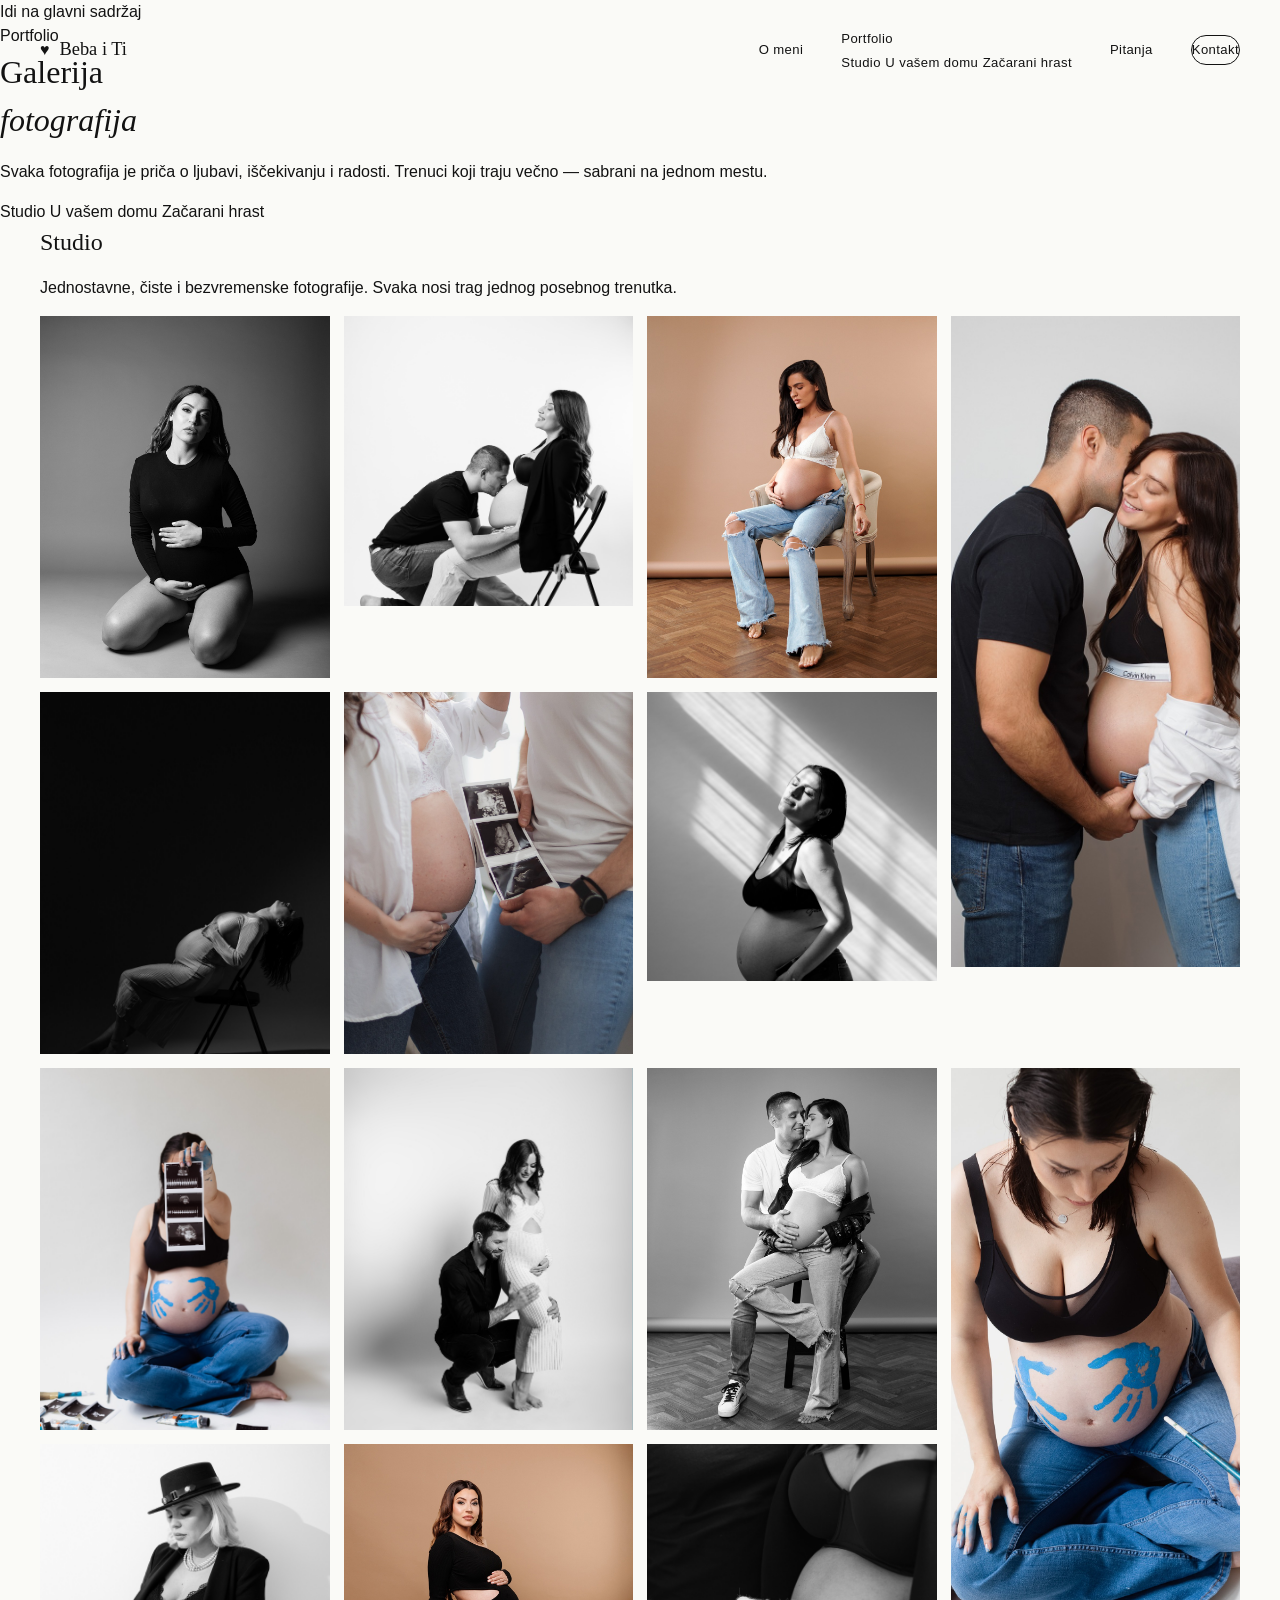
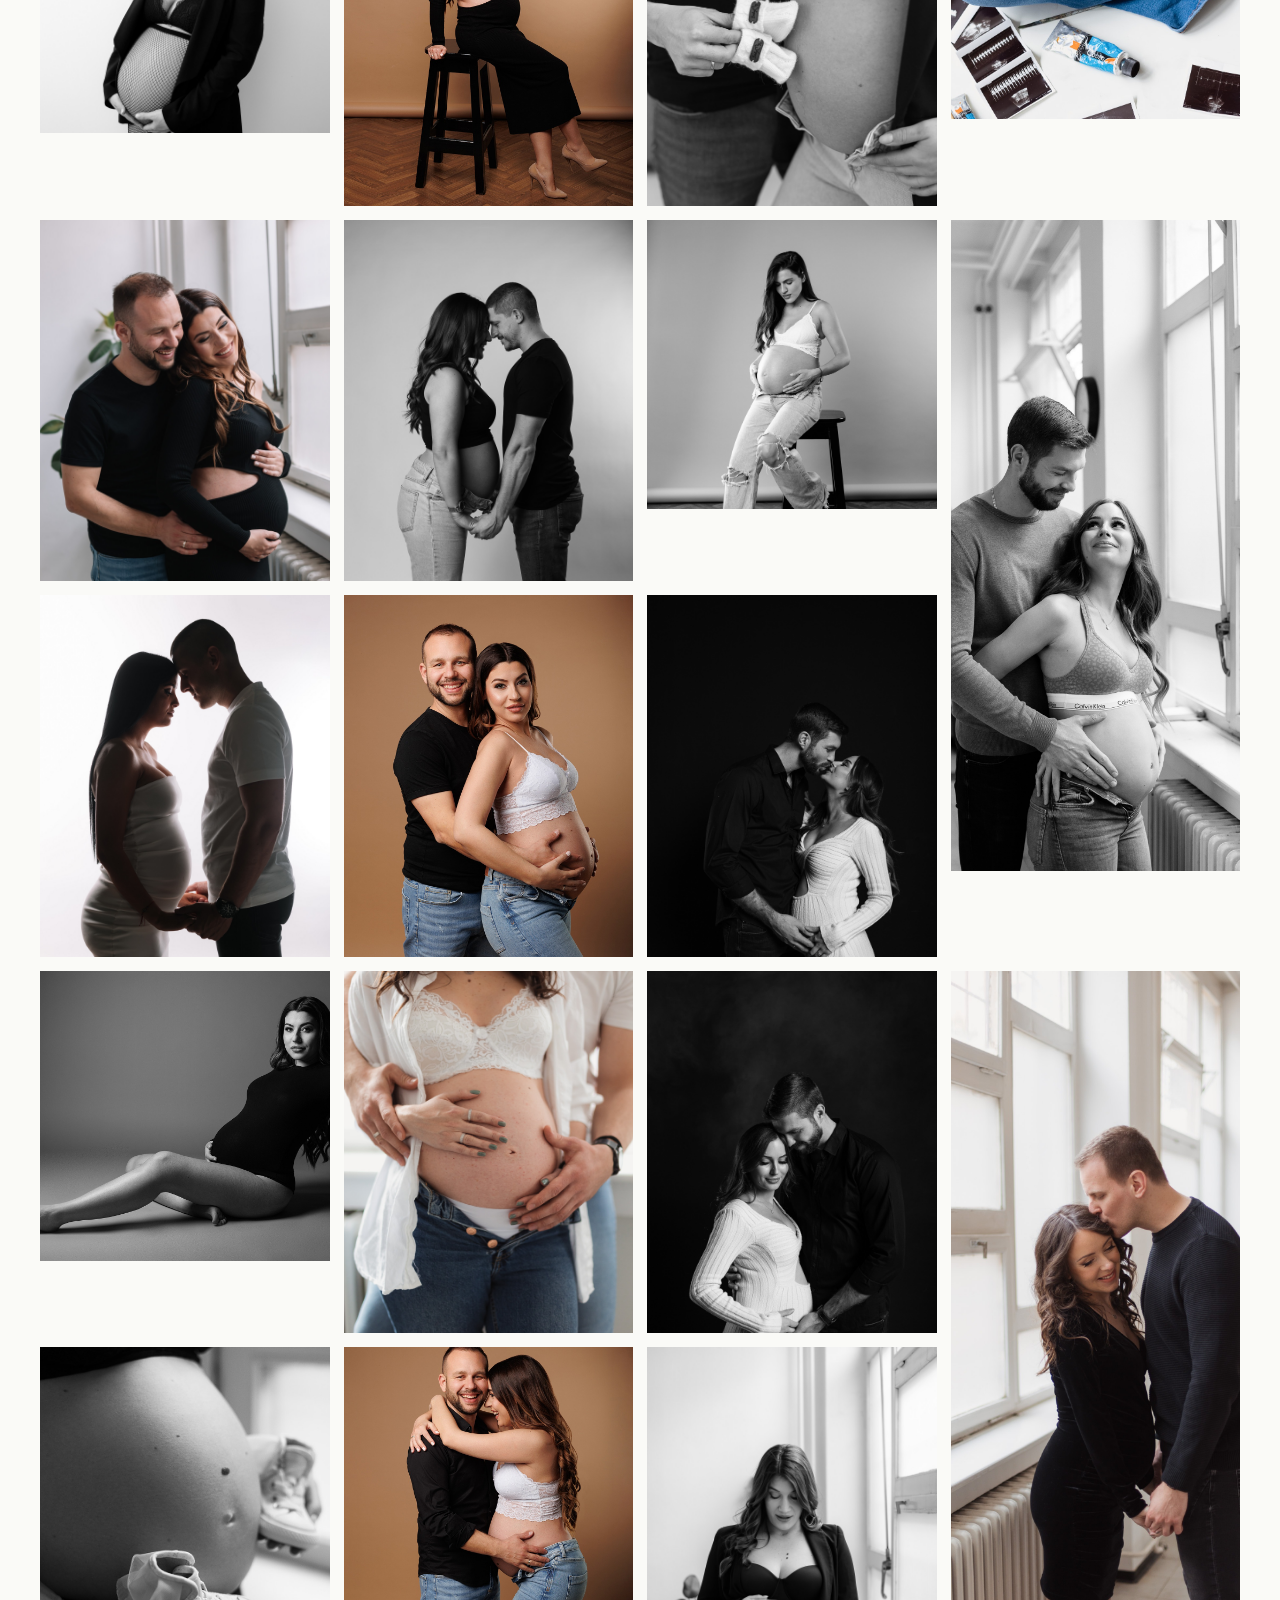
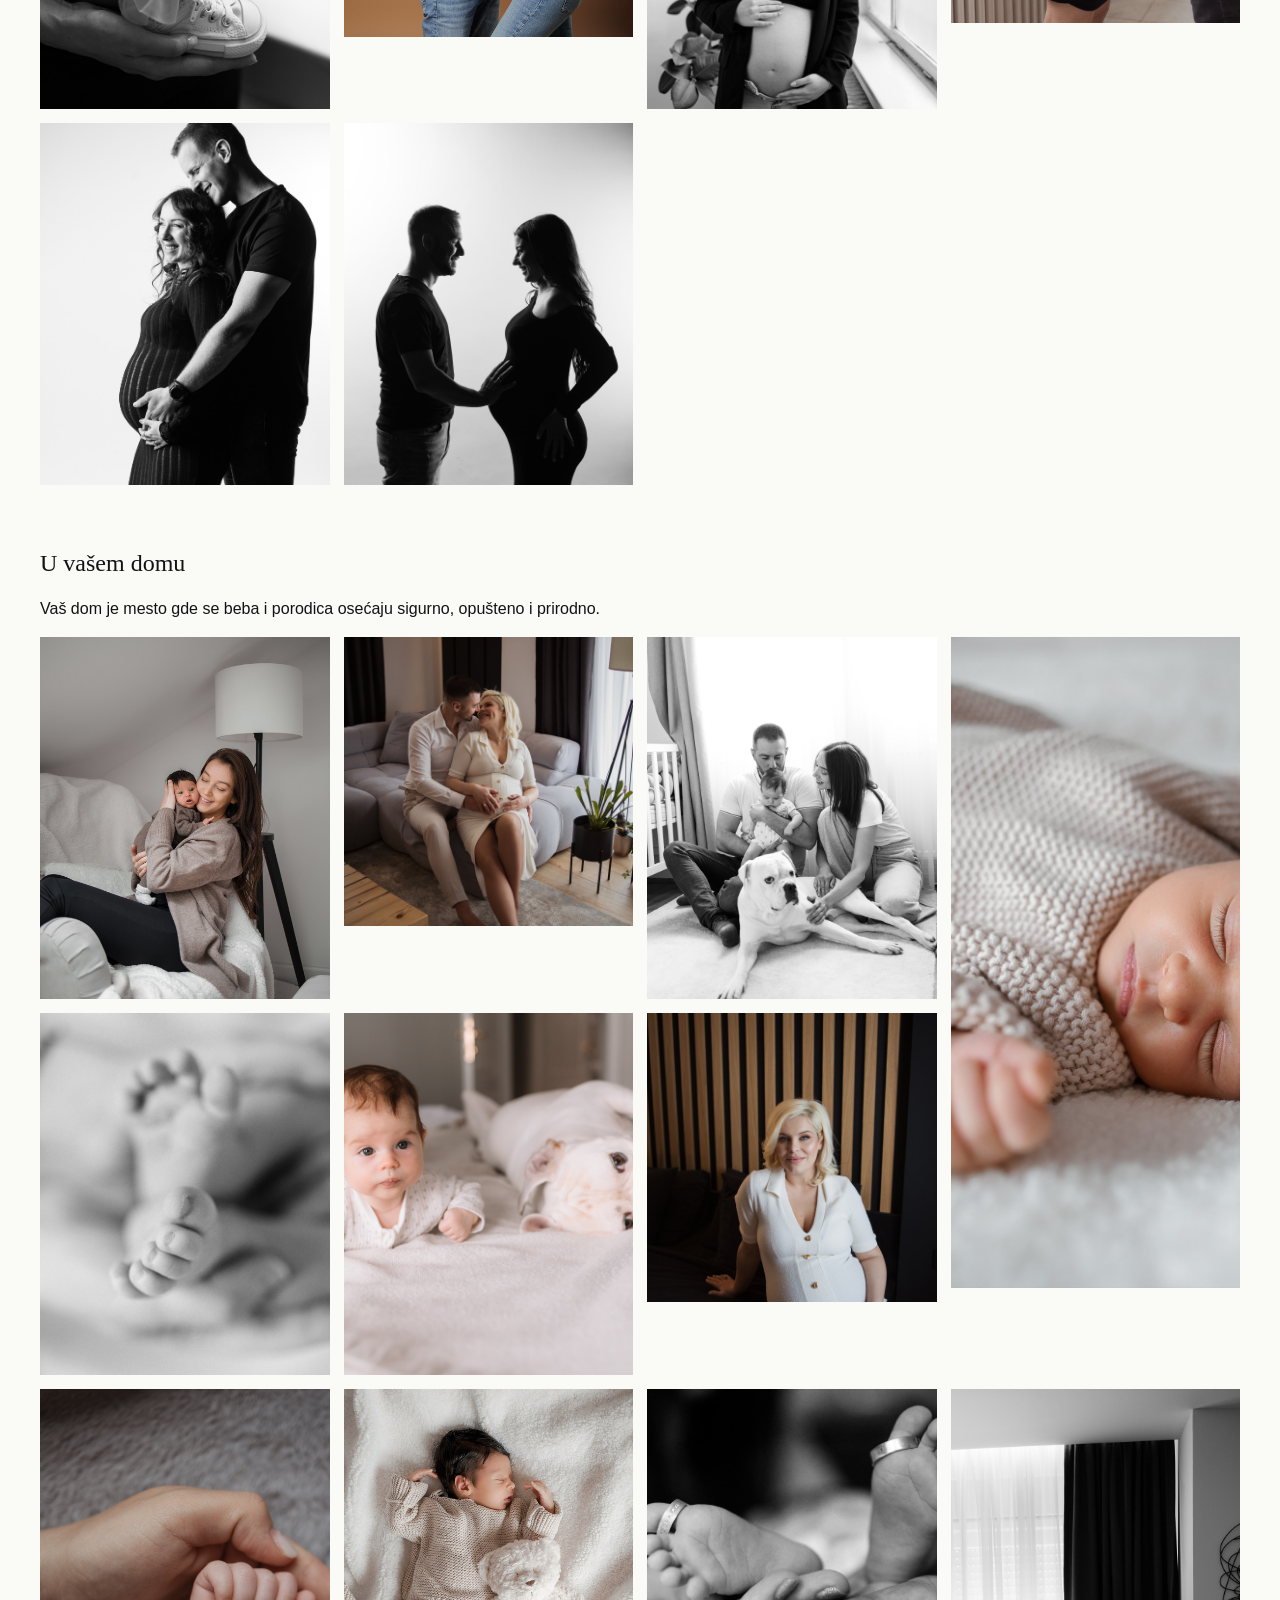
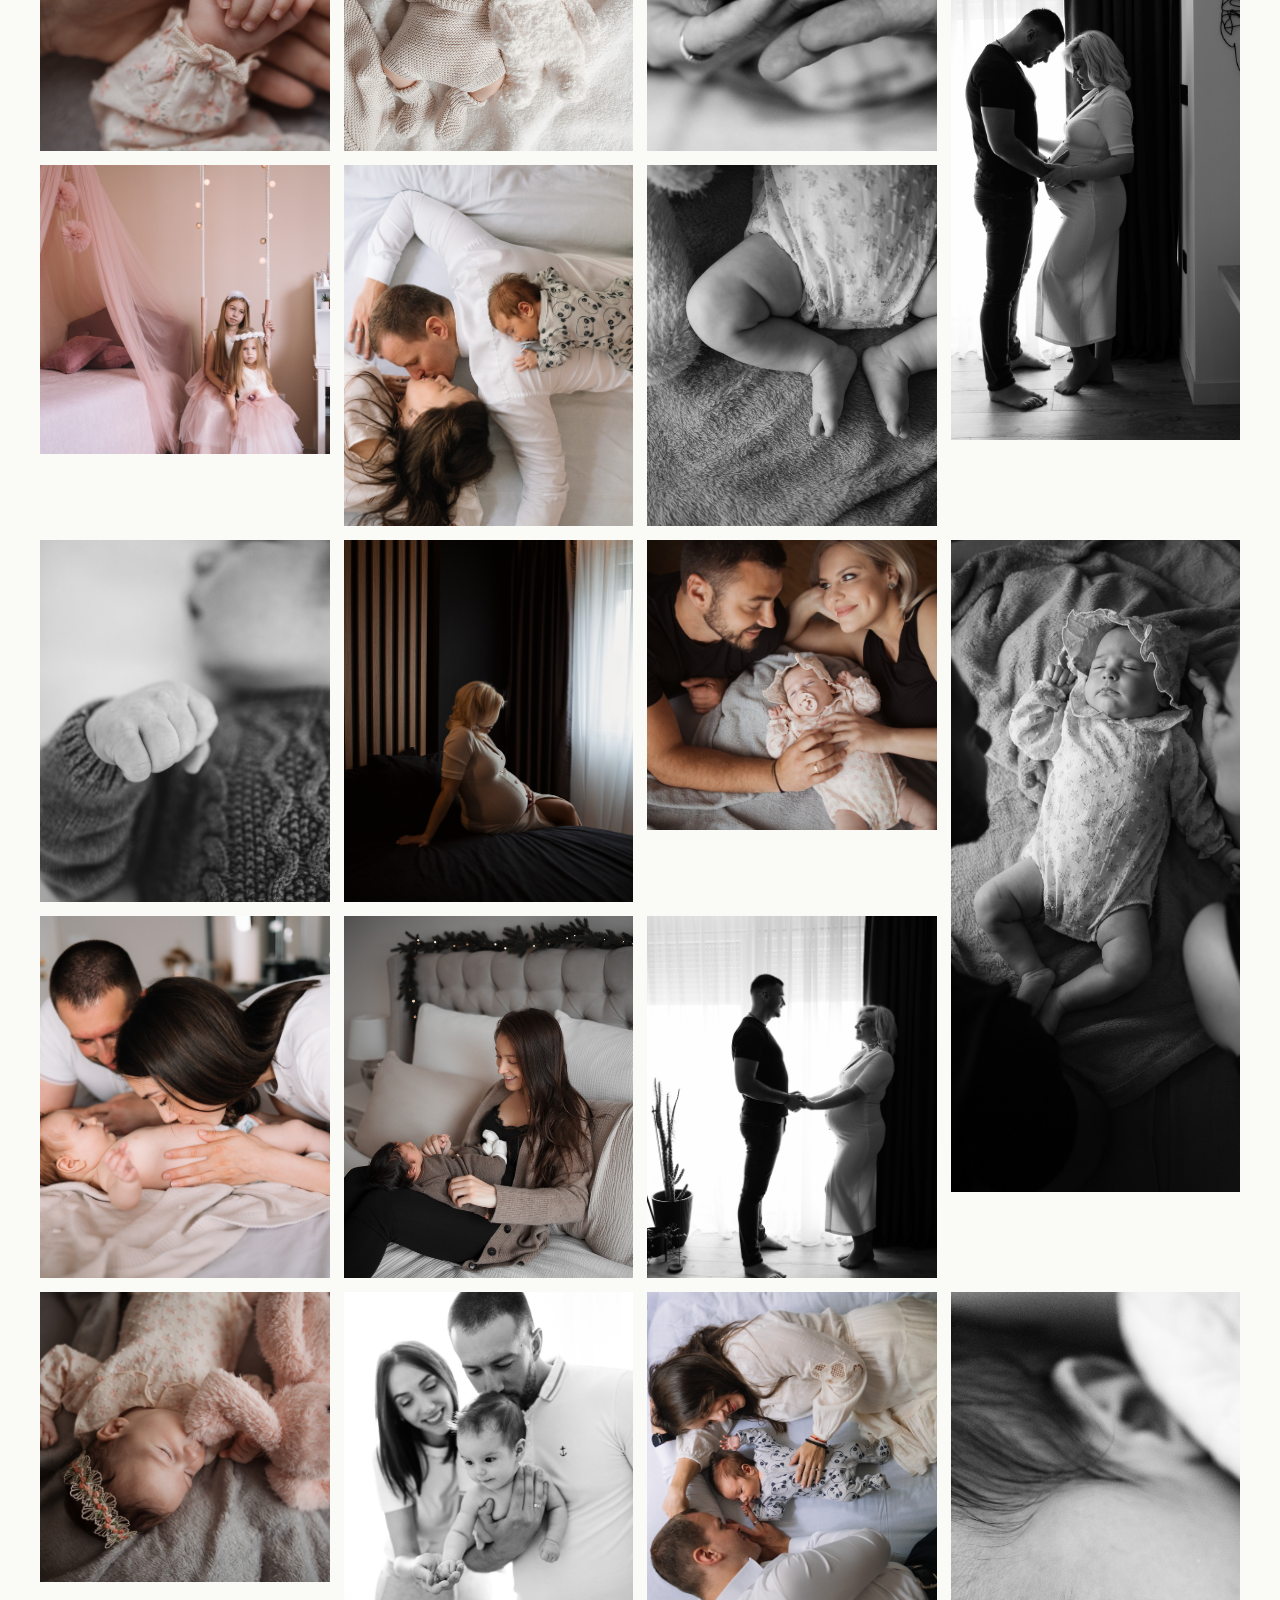
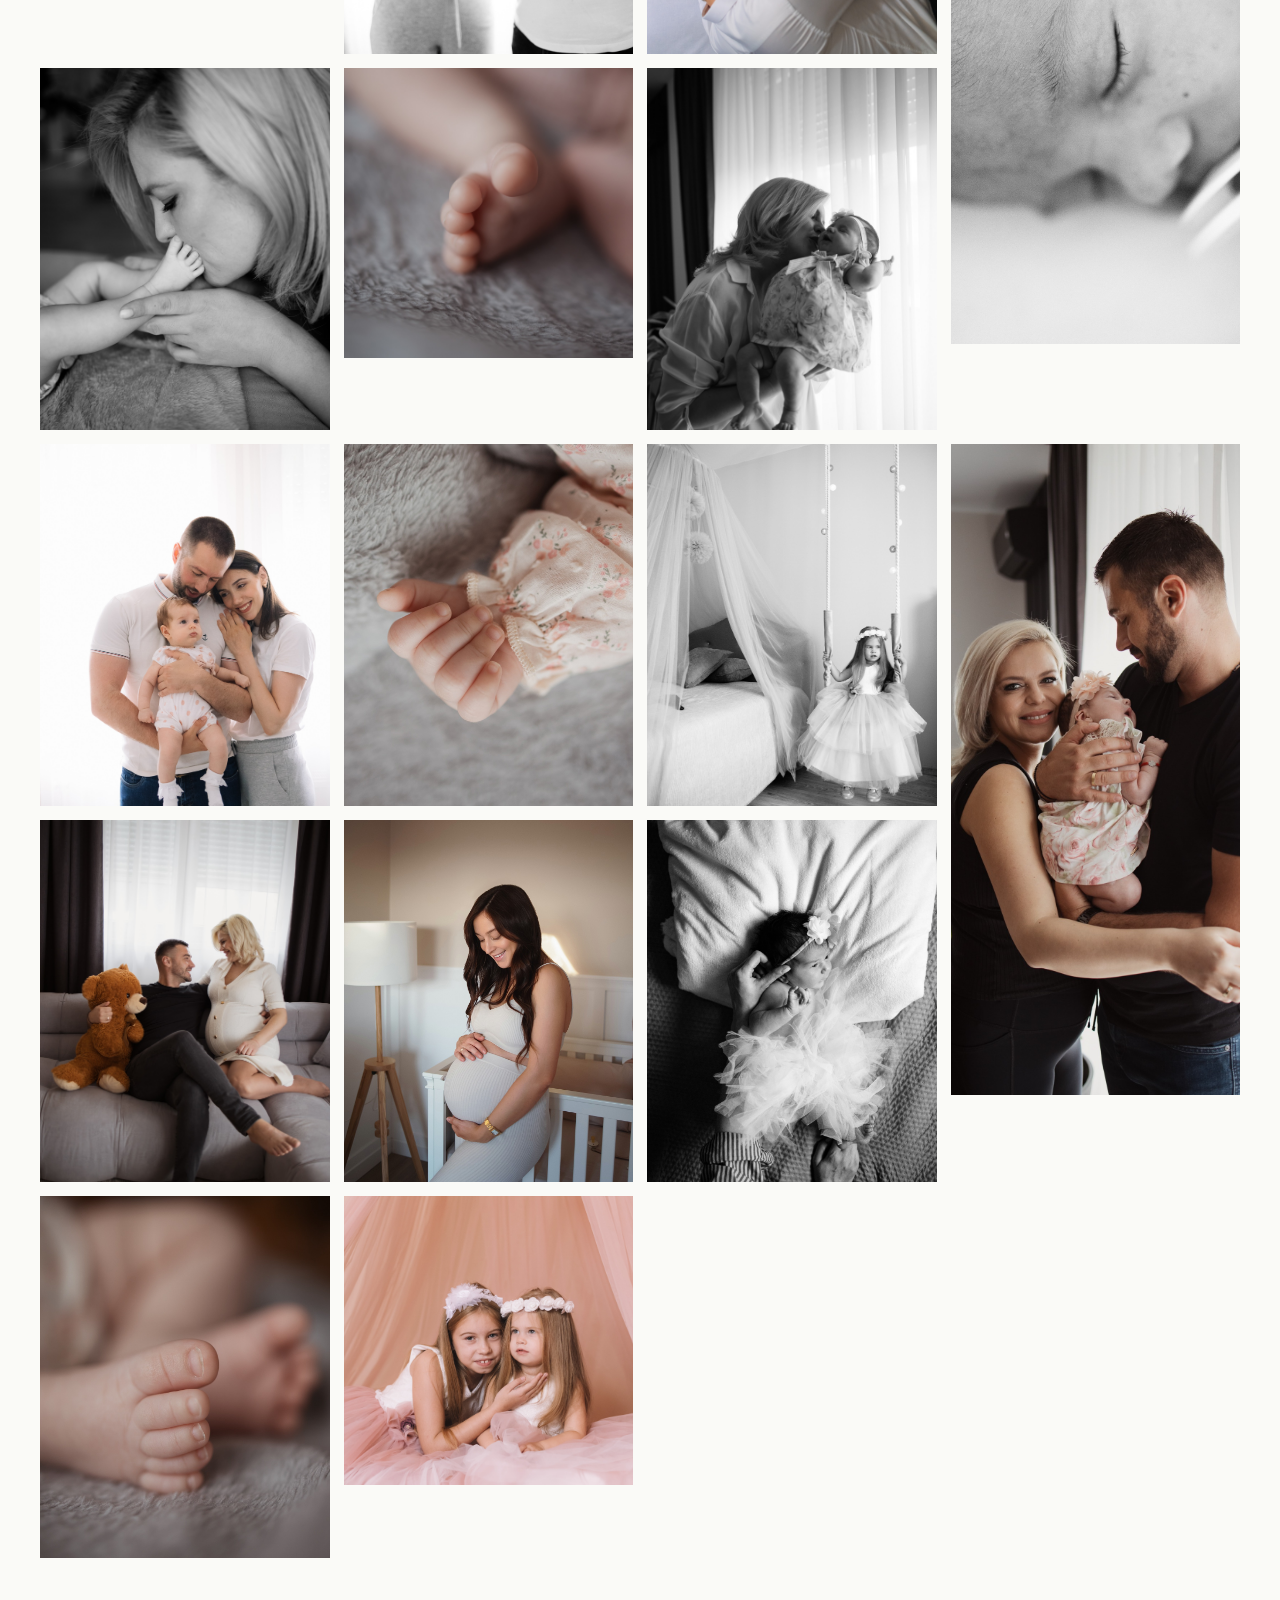
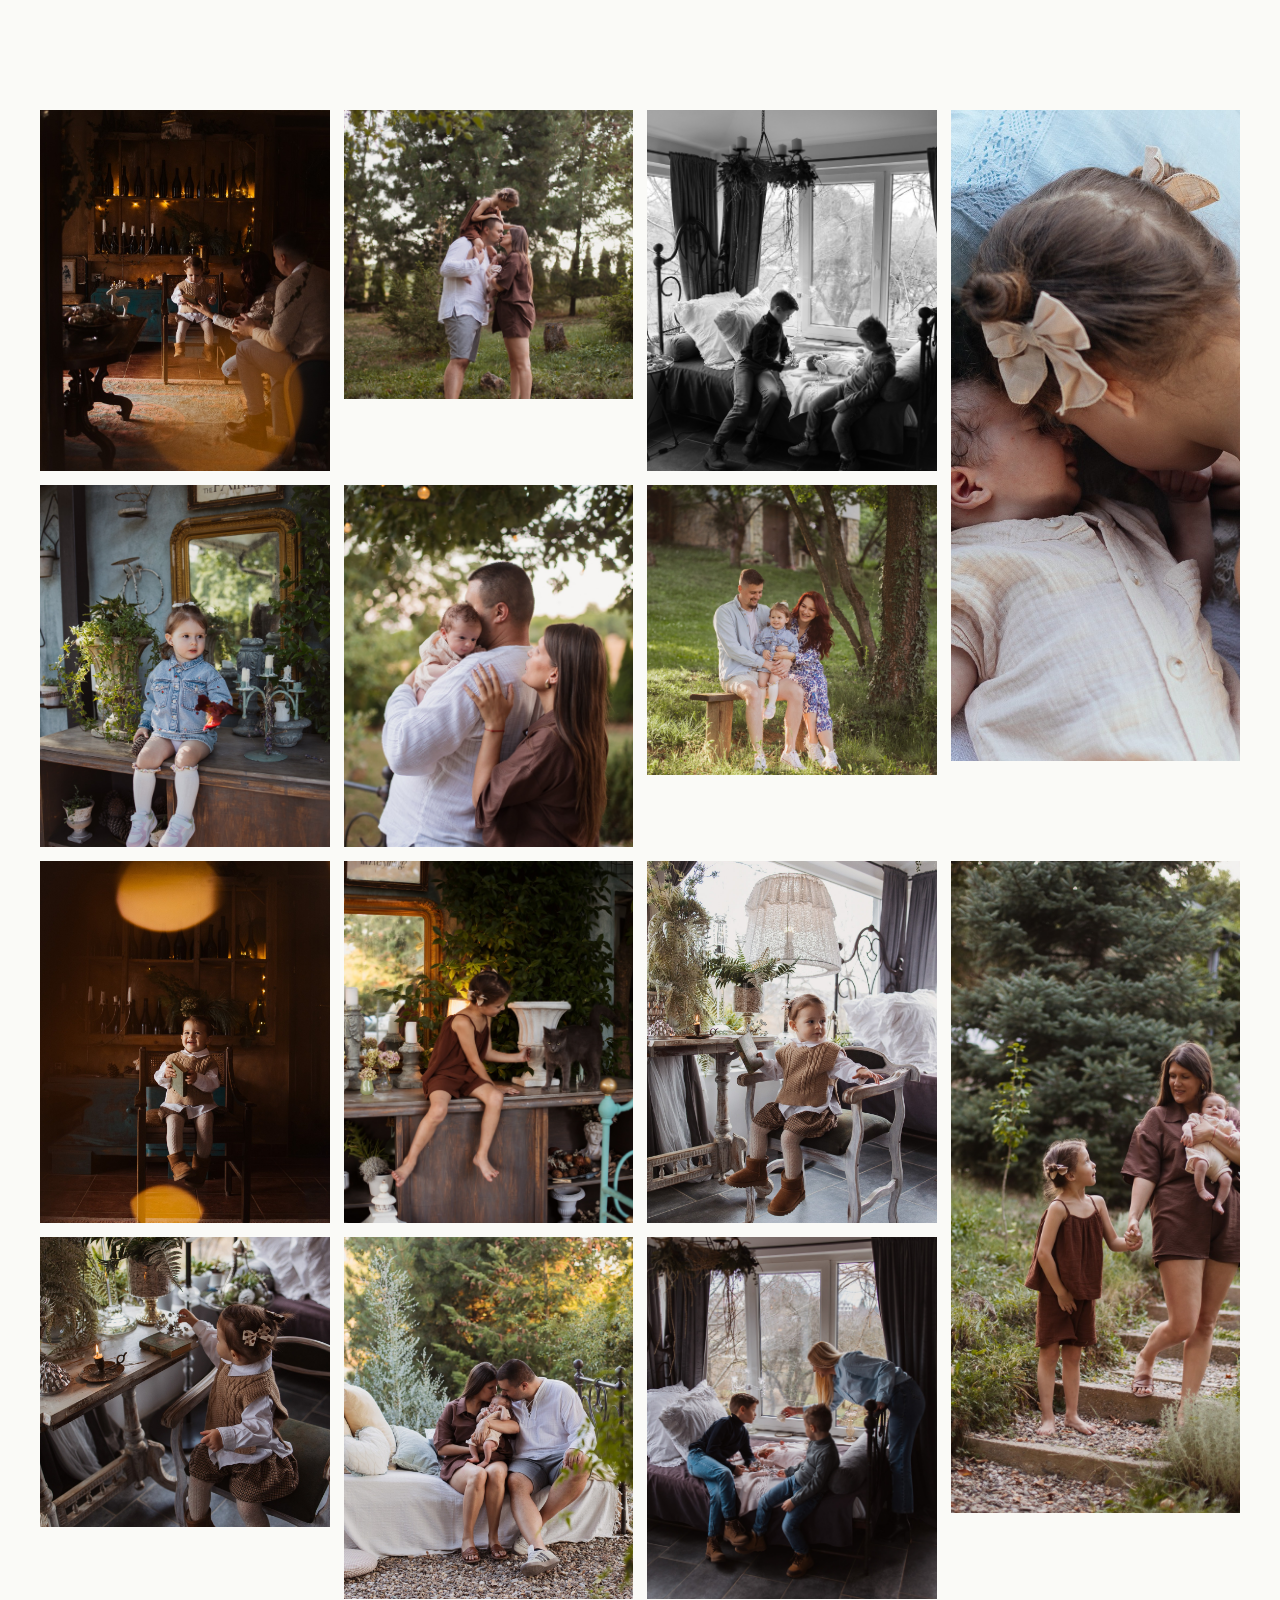
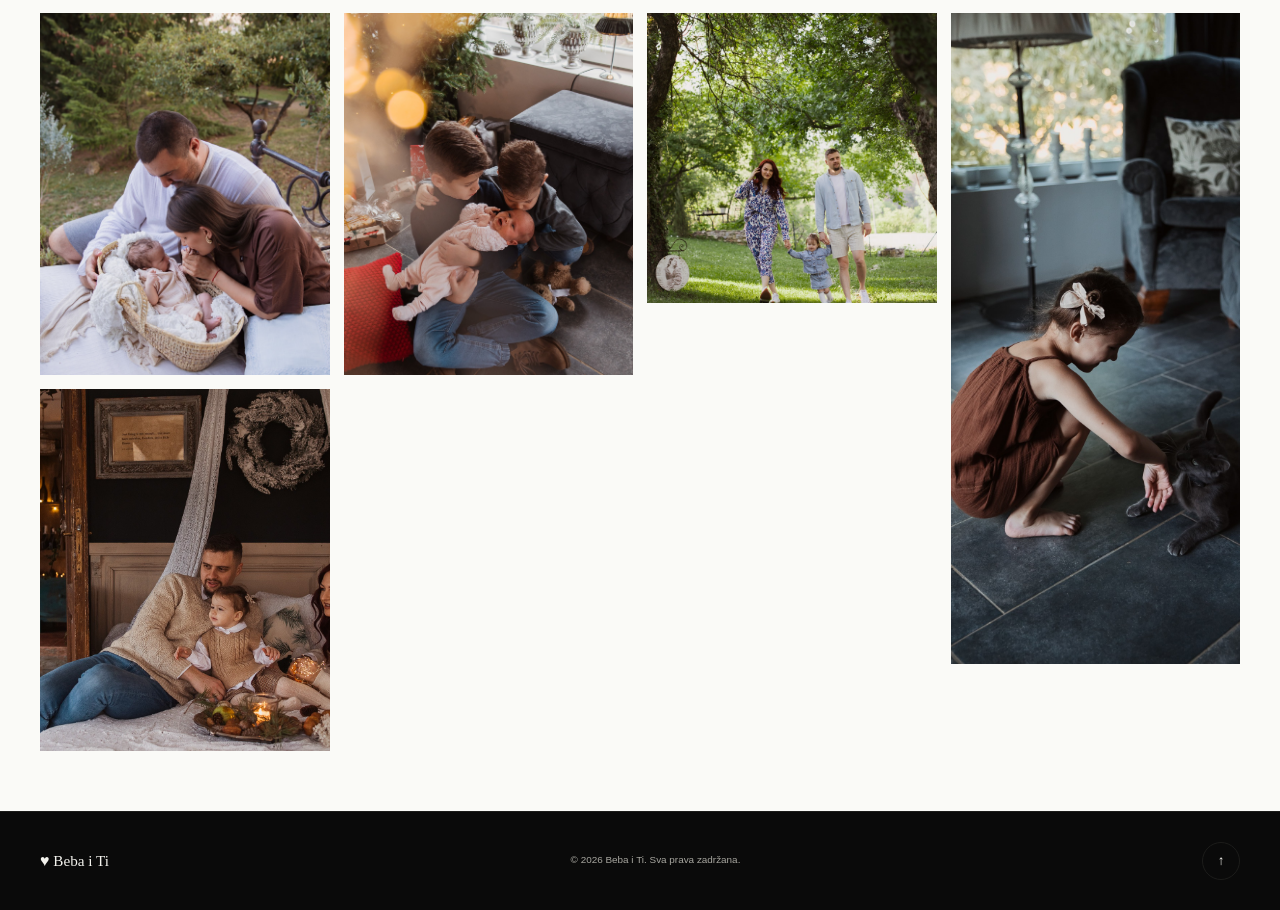
==== portfolio.html @ a53508b2 "Website structure" ====
<!DOCTYPE html>
<html lang="sr">
<head>
<meta charset="UTF-8">
<meta name="viewport" content="width=device-width, initial-scale=1.0">

<!-- ── PRIMARY SEO ── -->
<title>Portfolio | Beba i Ti — Fotografije trudnica, beba i porodica</title>
<meta name="description" content="Kompletna galerija fotografija trudnica, novorođenčadi i porodica. Studio, vaš dom i Začarani hrast u Vrdniku — pogledajte ceo portfolio fotografa Beba i Ti.">
<meta name="keywords" content="portfolio fotograf, fotografije trudnica, fotografije beba, newborn galerija, porodične fotografije, Začarani hrast Vrdnik, fotograf Ruma">
<meta name="author" content="Beba i Ti">
<meta name="robots" content="index, follow, max-image-preview:large">
<link rel="canonical" href="https://www.bebaiti.rs/portfolio.html">
<meta name="theme-color" content="#F7F6F2">

<!-- ── OPEN GRAPH ── -->
<meta property="og:type" content="website">
<meta property="og:site_name" content="Beba i Ti">
<meta property="og:title" content="Portfolio | Beba i Ti — Fotografije trudnica, beba i porodica">
<meta property="og:description" content="Galerija fotografija iz studija, vašeg doma i Začaranog hrasta u Vrdniku.">
<meta property="og:image" content="https://www.bebaiti.rs/og-image.jpg">
<meta property="og:image:width" content="1200">
<meta property="og:image:height" content="630">
<meta property="og:url" content="https://www.bebaiti.rs/portfolio.html">
<meta property="og:locale" content="sr_RS">

<!-- ── TWITTER CARD ── -->
<meta name="twitter:card" content="summary_large_image">
<meta name="twitter:title" content="Portfolio | Beba i Ti">
<meta name="twitter:description" content="Galerija fotografija trudnica, novorođenčadi i porodica.">
<meta name="twitter:image" content="https://www.bebaiti.rs/og-image.jpg">

<!-- ── FAVICON ── -->
<link rel="icon" type="image/svg+xml" href="favicon.svg">

<!-- ── PRECONNECT / FONTS ── -->
<link rel="preconnect" href="https://fonts.googleapis.com">
<link rel="preconnect" href="https://fonts.gstatic.com" crossorigin>
<link rel="stylesheet" href="css/style.css">

<!-- ── STRUCTURED DATA: Breadcrumb + ImageGallery ── -->
<script type="application/ld+json">
{
  "@context": "https://schema.org",
  "@type": "BreadcrumbList",
  "itemListElement": [
    { "@type": "ListItem", "position": 1, "name": "Početna", "item": "https://www.bebaiti.rs/" },
    { "@type": "ListItem", "position": 2, "name": "Portfolio", "item": "https://www.bebaiti.rs/portfolio.html" }
  ]
}
</script>
<script type="application/ld+json">
{
  "@context": "https://schema.org",
  "@type": "ImageGallery",
  "name": "Portfolio — Beba i Ti",
  "description": "Galerija fotografija trudnica, novorođenčadi i porodica u studiju, domu i na Začaranom hrastu u Vrdniku.",
  "url": "https://www.bebaiti.rs/portfolio.html"
}
</script>
</head>
<body>

<a href="#main-content" class="skip-link">Idi na glavni sadržaj</a>

<!-- ── HEADER ── -->
<header class="site-header" id="siteHeader">
  <div class="header-inner">
    <a href="index.html" class="logo">
      <span class="logo-mark">♥</span>
      <span>Beba i Ti</span>
    </a>

    <nav class="main-nav" aria-label="Glavna navigacija">
      <a href="index.html#o-meni">O meni</a>
      <div class="nav-dropdown">
        <a href="portfolio.html" class="active">Portfolio</a>
        <div class="dropdown-menu">
          <a href="#studio">Studio</a>
          <a href="#dom">U vašem domu</a>
          <a href="#hrast">Začarani hrast</a>
        </div>
      </div>
      <a href="index.html#pitanja">Pitanja</a>
      <a href="index.html#kontakt" class="nav-cta">Kontakt</a>
    </nav>

    <button class="menu-toggle" id="menuToggle" aria-label="Otvori meni" aria-expanded="false" aria-controls="mobileNav">
      <span></span><span></span><span></span>
    </button>
  </div>
</header>

<!-- ── MOBILE NAV ── -->
<div class="mobile-nav" id="mobileNav">
  <nav aria-label="Mobilna navigacija">
    <a href="index.html#o-meni">O meni</a>
    <a href="#studio">Studio</a>
    <a href="#dom">U vašem domu</a>
    <a href="#hrast">Začarani hrast</a>
    <a href="index.html#pitanja">Pitanja</a>
    <a href="index.html#kontakt">Kontakt</a>
  </nav>
  <div class="mobile-nav-sub">
    <a href="mailto:foto.bebaiti@gmail.com">foto.bebaiti@gmail.com</a>
    <a href="https://www.instagram.com/beba.i.ti/" target="_blank" rel="noopener">@beba.i.ti</a>
  </div>
</div>

<main class="portfolio-page" id="main-content">

  <!-- ── PAGE HEAD ── -->
  <div class="portfolio-page-head">
    <div class="portfolio-page-head-left">
      <span class="label">Portfolio</span>
      <h1>Galerija<br><em>fotografija</em></h1>
    </div>
    <div class="portfolio-page-head-right">
      <p>Svaka fotografija je priča o ljubavi, iščekivanju i radosti. Trenuci koji traju večno — sabrani na jednom mestu.</p>
      <nav class="portfolio-section-nav" aria-label="Skok na sekciju galerije">
        <a href="#studio" class="section-pill">Studio</a>
        <a href="#dom" class="section-pill">U vašem domu</a>
        <a href="#hrast" class="section-pill">Začarani hrast</a>
      </nav>
    </div>
  </div>

  <!-- ── STUDIO ── -->
  <section class="gallery-section" id="studio" aria-labelledby="studio-heading">
    <div class="gallery-section-head reveal">
      <h2 id="studio-heading">Studio</h2>
      <p>Jednostavne, čiste i bezvremenske fotografije. Svaka nosi trag jednog posebnog trenutka.</p>
    </div>
    <div class="gallery-grid" id="grid-studio">

      <figure><img src="Studio - Beba i Ti/imgi_1_fotografisanjetrudnicastudio18.jpg" alt="Trudnička fotografija u studiju" loading="lazy" width="800" height="1000"><span class="fig-num">001</span></figure>
      <figure><img src="Studio - Beba i Ti/imgi_2_fotografisanjetrudnicastudio14.jpg" alt="Trudnička fotografija u studiju" loading="lazy" width="800" height="1000"><span class="fig-num">002</span></figure>
      <figure><img src="Studio - Beba i Ti/imgi_3_fotografisanjetrudnicastudio1.jpg" alt="Trudnička fotografija u studiju" loading="lazy" width="800" height="1000"><span class="fig-num">003</span></figure>
      <figure><img src="Studio - Beba i Ti/imgi_4_fotografisanjetrudnicastudio4.jpg" alt="Trudnička fotografija u studiju" loading="lazy" width="800" height="1000"><span class="fig-num">004</span></figure>
      <figure><img src="Studio - Beba i Ti/imgi_5_fotografisanjetrudnicastudio25.jpg" alt="Trudnička fotografija u studiju" loading="lazy" width="800" height="1000"><span class="fig-num">005</span></figure>
      <figure><img src="Studio - Beba i Ti/imgi_6_trudnicastomak2.jpg" alt="Trudnički stomak — studio fotografija" loading="lazy" width="800" height="1000"><span class="fig-num">006</span></figure>
      <figure><img src="Studio - Beba i Ti/imgi_7_fotografisanjetrudnicastudio.jpg" alt="Trudnička fotografija u studiju" loading="lazy" width="800" height="1000"><span class="fig-num">007</span></figure>
      <figure><img src="Studio - Beba i Ti/imgi_8_fotografisanjetrudnicastudio24.jpg" alt="Trudnička fotografija u studiju" loading="lazy" width="800" height="1000"><span class="fig-num">008</span></figure>
      <figure><img src="Studio - Beba i Ti/imgi_9_fotografisanjetrudnicastudio8.jpg" alt="Trudnička fotografija u studiju" loading="lazy" width="800" height="1000"><span class="fig-num">009</span></figure>
      <figure><img src="Studio - Beba i Ti/imgi_10_fotografisanjetrudnicastudio2.jpg" alt="Trudnička fotografija u studiju" loading="lazy" width="800" height="1000"><span class="fig-num">010</span></figure>
      <figure><img src="Studio - Beba i Ti/imgi_11_fotografisanjetrudnicastudio23.jpg" alt="Trudnička fotografija u studiju" loading="lazy" width="800" height="1000"><span class="fig-num">011</span></figure>
      <figure><img src="Studio - Beba i Ti/imgi_12_fotografisanjetrudnicastudio26.jpg" alt="Trudnička fotografija u studiju" loading="lazy" width="800" height="1000"><span class="fig-num">012</span></figure>
      <figure><img src="Studio - Beba i Ti/imgi_13_fotografisanjetrudnicastudio17.jpg" alt="Trudnička fotografija u studiju" loading="lazy" width="800" height="1000"><span class="fig-num">013</span></figure>
      <figure><img src="Studio - Beba i Ti/imgi_14_trudnicastomakpatikice.jpg" alt="Trudnički stomak sa bebi patikicama" loading="lazy" width="800" height="1000"><span class="fig-num">014</span></figure>
      <figure><img src="Studio - Beba i Ti/imgi_15_fotografisanjetrudnicastudio11.jpg" alt="Trudnička fotografija u studiju" loading="lazy" width="800" height="1000"><span class="fig-num">015</span></figure>
      <figure><img src="Studio - Beba i Ti/imgi_16_fotografisanjetrudnicastudio15.jpg" alt="Trudnička fotografija u studiju" loading="lazy" width="800" height="1000"><span class="fig-num">016</span></figure>
      <figure><img src="Studio - Beba i Ti/imgi_17_fotografisanjetrudnicastudio3.jpg" alt="Trudnička fotografija u studiju" loading="lazy" width="800" height="1000"><span class="fig-num">017</span></figure>
      <figure><img src="Studio - Beba i Ti/imgi_18_fotografisanjetrudnicastudio5.jpg" alt="Trudnička fotografija u studiju" loading="lazy" width="800" height="1000"><span class="fig-num">018</span></figure>
      <figure><img src="Studio - Beba i Ti/imgi_19_fotografisanjetrudnica30.jpg" alt="Trudnička fotografija u studiju" loading="lazy" width="800" height="1000"><span class="fig-num">019</span></figure>
      <figure><img src="Studio - Beba i Ti/imgi_20_fotografisanjetrudnicastudio21.jpg" alt="Trudnička fotografija u studiju" loading="lazy" width="800" height="1000"><span class="fig-num">020</span></figure>
      <figure><img src="Studio - Beba i Ti/imgi_21_fotografisanjetrudnicastudio6.jpg" alt="Trudnička fotografija u studiju" loading="lazy" width="800" height="1000"><span class="fig-num">021</span></figure>
      <figure><img src="Studio - Beba i Ti/imgi_22_fotografisanjetrudnicastudio19.jpg" alt="Trudnička fotografija u studiju" loading="lazy" width="800" height="1000"><span class="fig-num">022</span></figure>
      <figure><img src="Studio - Beba i Ti/imgi_23_trudnickistomak.jpg" alt="Trudnički stomak — studio fotografija" loading="lazy" width="800" height="1000"><span class="fig-num">023</span></figure>
      <figure><img src="Studio - Beba i Ti/imgi_24_fotografisanjetrudnicastudio7.jpg" alt="Trudnička fotografija u studiju" loading="lazy" width="800" height="1000"><span class="fig-num">024</span></figure>
      <figure><img src="Studio - Beba i Ti/imgi_25_fotografisanjetrudnicastudio9.jpg" alt="Trudnička fotografija u studiju" loading="lazy" width="800" height="1000"><span class="fig-num">025</span></figure>
      <figure><img src="Studio - Beba i Ti/imgi_26_trudnickistomak1.jpg" alt="Trudnički stomak — studio fotografija" loading="lazy" width="800" height="1000"><span class="fig-num">026</span></figure>
      <figure><img src="Studio - Beba i Ti/imgi_27_fotografisanjetrudnicastudio22.jpg" alt="Trudnička fotografija u studiju" loading="lazy" width="800" height="1000"><span class="fig-num">027</span></figure>
      <figure><img src="Studio - Beba i Ti/imgi_28_fotografisanjetrudnicastudio13.jpg" alt="Trudnička fotografija u studiju" loading="lazy" width="800" height="1000"><span class="fig-num">028</span></figure>
      <figure><img src="Studio - Beba i Ti/imgi_29_fotografisanjetrudnicastudio10.jpg" alt="Trudnička fotografija u studiju" loading="lazy" width="800" height="1000"><span class="fig-num">029</span></figure>
      <figure><img src="Studio - Beba i Ti/imgi_30_fotografisanjetrudnicastudio16.jpg" alt="Trudnička fotografija u studiju" loading="lazy" width="800" height="1000"><span class="fig-num">030</span></figure>

    </div>
  </section>

  <!-- ── DOM ── -->
  <section class="gallery-section" id="dom" aria-labelledby="dom-heading">
    <div class="gallery-section-head reveal">
      <h2 id="dom-heading">U vašem domu</h2>
      <p>Vaš dom je mesto gde se beba i porodica osećaju sigurno, opušteno i prirodno.</p>
    </div>
    <div class="gallery-grid" id="grid-dom">

      <figure><img src="U vašem domu - Beba i Ti/imgi_1_fotografisanjebeba4.jpg" alt="Fotografisanje bebe u domu" loading="lazy" width="800" height="1000"><span class="fig-num">001</span></figure>
      <figure><img src="U vašem domu - Beba i Ti/imgi_2_fotografisanjetrudnica.jpg" alt="Fotografisanje trudnice u domu" loading="lazy" width="800" height="1000"><span class="fig-num">002</span></figure>
      <figure><img src="U vašem domu - Beba i Ti/imgi_3_fotografisanjeporodice1.jpg" alt="Porodična fotografija" loading="lazy" width="800" height="1000"><span class="fig-num">003</span></figure>
      <figure><img src="U vašem domu - Beba i Ti/imgi_4_fotografisanjebeba3.jpg" alt="Fotografisanje bebe" loading="lazy" width="800" height="1000"><span class="fig-num">004</span></figure>
      <figure><img src="U vašem domu - Beba i Ti/imgi_5_fotografisanjebeba11.jpg" alt="Fotografisanje bebe" loading="lazy" width="800" height="1000"><span class="fig-num">005</span></figure>
      <figure><img src="U vašem domu - Beba i Ti/imgi_6_fotografisanjebeba10.jpg" alt="Fotografisanje bebe" loading="lazy" width="800" height="1000"><span class="fig-num">006</span></figure>
      <figure><img src="U vašem domu - Beba i Ti/imgi_7_fotografisanjetrudnice1.jpg" alt="Fotografisanje trudnice" loading="lazy" width="800" height="1000"><span class="fig-num">007</span></figure>
      <figure><img src="U vašem domu - Beba i Ti/imgi_8_fotografisanjebeba19.jpg" alt="Fotografisanje bebe" loading="lazy" width="800" height="1000"><span class="fig-num">008</span></figure>
      <figure><img src="U vašem domu - Beba i Ti/imgi_9_fotografisanjebeba5.jpg" alt="Fotografisanje bebe" loading="lazy" width="800" height="1000"><span class="fig-num">009</span></figure>
      <figure><img src="U vašem domu - Beba i Ti/imgi_10_fotografisanjebeba7.jpg" alt="Fotografisanje bebe" loading="lazy" width="800" height="1000"><span class="fig-num">010</span></figure>
      <figure><img src="U vašem domu - Beba i Ti/imgi_11_fotografisanjetrudnica6.jpg" alt="Fotografisanje trudnice" loading="lazy" width="800" height="1000"><span class="fig-num">011</span></figure>
      <figure><img src="U vašem domu - Beba i Ti/imgi_12_fotografisanjedece2.jpg" alt="Fotografisanje dece" loading="lazy" width="800" height="1000"><span class="fig-num">012</span></figure>
      <figure><img src="U vašem domu - Beba i Ti/imgi_13_fotografisanjebeba9.jpg" alt="Fotografisanje bebe" loading="lazy" width="800" height="1000"><span class="fig-num">013</span></figure>
      <figure><img src="U vašem domu - Beba i Ti/imgi_14_fotografisanjebeba15.jpg" alt="Fotografisanje bebe" loading="lazy" width="800" height="1000"><span class="fig-num">014</span></figure>
      <figure><img src="U vašem domu - Beba i Ti/imgi_15_fotografisanjebeba12.jpg" alt="Fotografisanje bebe" loading="lazy" width="800" height="1000"><span class="fig-num">015</span></figure>
      <figure><img src="U vašem domu - Beba i Ti/imgi_16_fotografisanjetrudnica1.jpg" alt="Fotografisanje trudnice" loading="lazy" width="800" height="1000"><span class="fig-num">016</span></figure>
      <figure><img src="U vašem domu - Beba i Ti/imgi_17_fotografisanjebeba13.jpg" alt="Fotografisanje bebe" loading="lazy" width="800" height="1000"><span class="fig-num">017</span></figure>
      <figure><img src="U vašem domu - Beba i Ti/imgi_18_fotografisanjebeba14.jpg" alt="Fotografisanje bebe" loading="lazy" width="800" height="1000"><span class="fig-num">018</span></figure>
      <figure><img src="U vašem domu - Beba i Ti/imgi_19_fotografisanjebebe.jpg" alt="Fotografisanje bebe" loading="lazy" width="800" height="1000"><span class="fig-num">019</span></figure>
      <figure><img src="U vašem domu - Beba i Ti/imgi_20_fotografisanjebeba2.jpg" alt="Fotografisanje bebe" loading="lazy" width="800" height="1000"><span class="fig-num">020</span></figure>
      <figure><img src="U vašem domu - Beba i Ti/imgi_21_fotografisanjetrudnica5.jpg" alt="Fotografisanje trudnice" loading="lazy" width="800" height="1000"><span class="fig-num">021</span></figure>
      <figure><img src="U vašem domu - Beba i Ti/imgi_22_fotografisanjebeba16.jpg" alt="Fotografisanje bebe" loading="lazy" width="800" height="1000"><span class="fig-num">022</span></figure>
      <figure><img src="U vašem domu - Beba i Ti/imgi_23_fotografisanjeporodice3.jpg" alt="Porodična fotografija" loading="lazy" width="800" height="1000"><span class="fig-num">023</span></figure>
      <figure><img src="U vašem domu - Beba i Ti/imgi_24_fotografisanjebeba8.jpg" alt="Fotografisanje bebe" loading="lazy" width="800" height="1000"><span class="fig-num">024</span></figure>
      <figure><img src="U vašem domu - Beba i Ti/imgi_25_fotografisanjebeba6.jpg" alt="Fotografisanje bebe" loading="lazy" width="800" height="1000"><span class="fig-num">025</span></figure>
      <figure><img src="U vašem domu - Beba i Ti/imgi_26_fotografisanjebeba20.jpg" alt="Fotografisanje bebe" loading="lazy" width="800" height="1000"><span class="fig-num">026</span></figure>
      <figure><img src="U vašem domu - Beba i Ti/imgi_27_fotografisanjebeba21.jpg" alt="Fotografisanje bebe" loading="lazy" width="800" height="1000"><span class="fig-num">027</span></figure>
      <figure><img src="U vašem domu - Beba i Ti/imgi_28_fotografisanjebeba22.jpg" alt="Fotografisanje bebe" loading="lazy" width="800" height="1000"><span class="fig-num">028</span></figure>
      <figure><img src="U vašem domu - Beba i Ti/imgi_29_fotografisanjeporodice.jpg" alt="Porodična fotografija" loading="lazy" width="800" height="1000"><span class="fig-num">029</span></figure>
      <figure><img src="U vašem domu - Beba i Ti/imgi_30_fotografisanjebeba18.jpg" alt="Fotografisanje bebe" loading="lazy" width="800" height="1000"><span class="fig-num">030</span></figure>
      <figure><img src="U vašem domu - Beba i Ti/imgi_31_fotografisanjedece.jpg" alt="Fotografisanje dece" loading="lazy" width="800" height="1000"><span class="fig-num">031</span></figure>
      <figure><img src="U vašem domu - Beba i Ti/imgi_32_fotografisanjeporodice4.jpg" alt="Porodična fotografija" loading="lazy" width="800" height="1000"><span class="fig-num">032</span></figure>
      <figure><img src="U vašem domu - Beba i Ti/imgi_33_fotografisanjetrudnica7.jpg" alt="Fotografisanje trudnice" loading="lazy" width="800" height="1000"><span class="fig-num">033</span></figure>
      <figure><img src="U vašem domu - Beba i Ti/imgi_34_fotografisanjetrudnice.jpg" alt="Fotografisanje trudnice" loading="lazy" width="800" height="1000"><span class="fig-num">034</span></figure>
      <figure><img src="U vašem domu - Beba i Ti/imgi_35_fotografisanjebeba-scaled.jpg" alt="Fotografisanje bebe" loading="lazy" width="800" height="1000"><span class="fig-num">035</span></figure>
      <figure><img src="U vašem domu - Beba i Ti/imgi_36_fotografisanjebeba17.jpg" alt="Fotografisanje bebe" loading="lazy" width="800" height="1000"><span class="fig-num">036</span></figure>
      <figure><img src="U vašem domu - Beba i Ti/imgi_37_fotografisanjedece1.jpg" alt="Fotografisanje dece" loading="lazy" width="800" height="1000"><span class="fig-num">037</span></figure>

    </div>
  </section>

  <!-- ── HRAST ── -->
  <section class="gallery-section" id="hrast" aria-labelledby="hrast-heading">
    <div class="gallery-section-head reveal">
      <h2 id="hrast-heading">Začarani hrast</h2>
      <p>Savršena lokacija u Vrdniku — za trudnice, parove i porodice u svako doba godine.</p>
    </div>
    <div class="gallery-grid" id="grid-hrast">

      <figure><img src="Začarani Hrast - Beba i Ti/imgi_1_zacaranihrast1.jpg" alt="Fotografisanje na Začaranom hrastu, Vrdnik" loading="lazy" width="800" height="1000"><span class="fig-num">001</span></figure>
      <figure><img src="Začarani Hrast - Beba i Ti/imgi_2_zacaranihrast17.jpg" alt="Fotografisanje na Začaranom hrastu, Vrdnik" loading="lazy" width="800" height="1000"><span class="fig-num">002</span></figure>
      <figure><img src="Začarani Hrast - Beba i Ti/imgi_3_zacaranihrast9.jpg" alt="Fotografisanje na Začaranom hrastu, Vrdnik" loading="lazy" width="800" height="1000"><span class="fig-num">003</span></figure>
      <figure><img src="Začarani Hrast - Beba i Ti/imgi_4_zacaranihrast12.jpg" alt="Fotografisanje na Začaranom hrastu, Vrdnik" loading="lazy" width="800" height="1000"><span class="fig-num">004</span></figure>
      <figure><img src="Začarani Hrast - Beba i Ti/imgi_5_zacaranihrast4.jpg" alt="Fotografisanje na Začaranom hrastu, Vrdnik" loading="lazy" width="800" height="1000"><span class="fig-num">005</span></figure>
      <figure><img src="Začarani Hrast - Beba i Ti/imgi_6_zacaranihrast20.jpg" alt="Fotografisanje na Začaranom hrastu, Vrdnik" loading="lazy" width="800" height="1000"><span class="fig-num">006</span></figure>
      <figure><img src="Začarani Hrast - Beba i Ti/imgi_7_zacaranihrast19.jpg" alt="Fotografisanje na Začaranom hrastu, Vrdnik" loading="lazy" width="800" height="1000"><span class="fig-num">007</span></figure>
      <figure><img src="Začarani Hrast - Beba i Ti/imgi_8_zacaranihrast3.jpg" alt="Fotografisanje na Začaranom hrastu, Vrdnik" loading="lazy" width="800" height="1000"><span class="fig-num">008</span></figure>
      <figure><img src="Začarani Hrast - Beba i Ti/imgi_9_zacaranihrast5.jpg" alt="Fotografisanje na Začaranom hrastu, Vrdnik" loading="lazy" width="800" height="1000"><span class="fig-num">009</span></figure>
      <figure><img src="Začarani Hrast - Beba i Ti/imgi_10_zacaranihrast6.jpg" alt="Fotografisanje na Začaranom hrastu, Vrdnik" loading="lazy" width="800" height="1000"><span class="fig-num">010</span></figure>
      <figure><img src="Začarani Hrast - Beba i Ti/imgi_11_zacaranihrast18.jpg" alt="Fotografisanje na Začaranom hrastu, Vrdnik" loading="lazy" width="800" height="1000"><span class="fig-num">011</span></figure>
      <figure><img src="Začarani Hrast - Beba i Ti/imgi_12_zacaranihrast7.jpg" alt="Fotografisanje na Začaranom hrastu, Vrdnik" loading="lazy" width="800" height="1000"><span class="fig-num">012</span></figure>
      <figure><img src="Začarani Hrast - Beba i Ti/imgi_13_zacaranihrast11.jpg" alt="Fotografisanje na Začaranom hrastu, Vrdnik" loading="lazy" width="800" height="1000"><span class="fig-num">013</span></figure>
      <figure><img src="Začarani Hrast - Beba i Ti/imgi_14_zacaranihrast8.jpg" alt="Fotografisanje na Začaranom hrastu, Vrdnik" loading="lazy" width="800" height="1000"><span class="fig-num">014</span></figure>
      <figure><img src="Začarani Hrast - Beba i Ti/imgi_15_zacaranihrast13.jpg" alt="Fotografisanje na Začaranom hrastu, Vrdnik" loading="lazy" width="800" height="1000"><span class="fig-num">015</span></figure>
      <figure><img src="Začarani Hrast - Beba i Ti/imgi_16_zacaranihrast14.jpg" alt="Fotografisanje na Začaranom hrastu, Vrdnik" loading="lazy" width="800" height="1000"><span class="fig-num">016</span></figure>
      <figure><img src="Začarani Hrast - Beba i Ti/imgi_17_zacaranihrast16.jpg" alt="Fotografisanje na Začaranom hrastu, Vrdnik" loading="lazy" width="800" height="1000"><span class="fig-num">017</span></figure>
      <figure><img src="Začarani Hrast - Beba i Ti/imgi_18_zacaranihrast2.jpg" alt="Fotografisanje na Začaranom hrastu, Vrdnik" loading="lazy" width="800" height="1000"><span class="fig-num">018</span></figure>
      <figure><img src="Začarani Hrast - Beba i Ti/imgi_19_zacaranihrast15.jpg" alt="Fotografisanje na Začaranom hrastu, Vrdnik" loading="lazy" width="800" height="1000"><span class="fig-num">019</span></figure>

    </div>
  </section>

</main>

<!-- ── FOOTER ── -->
<footer class="site-footer">
  <a href="index.html" class="footer-logo"><span class="logo-mark">♥</span> Beba i Ti</a>
  <p class="footer-copy">© <span id="year"></span> Beba i Ti. Sva prava zadržana.</p>
  <button id="toTop" class="to-top" aria-label="Na vrh strane">↑</button>
</footer>

<!-- ── LIGHTBOX ── -->
<div class="lightbox" id="lightbox" role="dialog" aria-label="Pregled fotografije" aria-modal="true">
  <button class="lightbox-close" id="lbClose" aria-label="Zatvori">✕</button>
  <button class="lightbox-prev"  id="lbPrev"  aria-label="Prethodna">‹</button>
  <div class="lb-stage">
    <img src="" alt="" id="lbImg" class="lightbox-img">
    <div class="lb-caption">
      <span class="lb-counter" id="lbCounter"></span>
      <span class="lb-label" id="lbLabel"></span>
    </div>
  </div>
  <button class="lightbox-next"  id="lbNext"  aria-label="Sledeća">›</button>
  <div class="lb-thumbs" id="lbThumbs"></div>
</div>

<script src="js/main.js"></script>
</body>
</html>
---- css/style.css ----
/* ============================================================
   BEBA I TI — minimalistički crno-beli sajt
   Tokeni: paper / ink / void su jedine "boje" — strogo crno-belo
   ============================================================ */

:root{
  --paper: #FAFAF7;
  --paper-dim: #F0EFE9;
  --ink: #121212;
  --ink-soft: #5A5A56;
  --line: #DCDBD3;

  --void: #0A0A0A;
  --void-soft: #1C1C1A;
  --on-void: #F4F3EE;
  --on-void-soft: #A8A7A0;

  --serif: "Fraunces", "Iowan Old Style", serif;
  --sans: "Archivo", "Helvetica Neue", Arial, sans-serif;
  --mono: "JetBrains Mono", "SF Mono", monospace;

  --ease: cubic-bezier(.22,1,.36,1);
  --container: 1280px;
}

*{ box-sizing: border-box; }
html{ scroll-behavior: smooth; }
@media (prefers-reduced-motion: reduce){
  html{ scroll-behavior: auto; }
  *{ animation-duration: 0.001ms !important; animation-iteration-count: 1 !important; transition-duration: 0.001ms !important; scroll-behavior: auto !important; }
}

body{
  margin:0;
  background: var(--paper);
  color: var(--ink);
  font-family: var(--sans);
  font-size: 16px;
  line-height: 1.5;
  -webkit-font-smoothing: antialiased;
  overflow-x: hidden;
}

a{ color: inherit; text-decoration: none; }
ul,ol{ margin:0; padding:0; }
img{ max-width:100%; display:block; }
button{ font-family: inherit; background:none; border:none; cursor:pointer; color: inherit; }

.mono{ font-family: var(--mono); letter-spacing: .08em; text-transform: uppercase; }

.eyebrow{
  font-size: .72rem;
  color: var(--ink-soft);
  margin: 0 0 14px;
  font-weight: 500;
}

h1,h2,h3{ font-family: var(--serif); font-weight: 500; margin: 0; }
em{ font-style: italic; font-weight: 400; }

/* ============== FILM GRAIN OVERLAY ============== */
.grain{
  position: fixed; inset:0;
  pointer-events:none;
  z-index: 999;
  opacity: .035;
  mix-blend-mode: overlay;
  background-image: url("data:image/svg+xml;utf8,<svg xmlns='http://www.w3.org/2000/svg' width='160' height='160'><filter id='n'><feTurbulence type='fractalNoise' baseFrequency='0.9' numOctaves='2' stitchTiles='stitch'/></filter><rect width='100%25' height='100%25' filter='url(%23n)'/></svg>");
  background-size: 160px 160px;
}

/* ============== HEADER / NAV ============== */
.site-header{
  position: fixed; top:0; left:0; right:0;
  z-index: 200;
  padding: 26px 0;
  transition: padding .4s var(--ease), background-color .4s var(--ease), border-color .4s var(--ease);
}
.site-header.is-scrolled{
  padding: 14px 0;
  background: rgba(250,250,247,.88);
  backdrop-filter: blur(10px);
  border-bottom: 1px solid var(--line);
}

.header-inner{
  max-width: var(--container);
  margin: 0 auto;
  padding: 0 40px;
  display:flex; align-items:center; justify-content:space-between;
}
.logo{ display:flex; align-items:center; gap:10px; font-family: var(--serif); font-size: 1.15rem; transition: color .4s var(--ease); }
.logo-mark{ font-size: 1rem; }

.main-nav{ display:flex; align-items:center; gap: 38px; }
.main-nav a{ font-size: .82rem; letter-spacing: .03em; position:relative; padding: 4px 0; transition: color .3s var(--ease); }
.main-nav a:not(.nav-cta)::after{
  content:''; position:absolute; left:0; bottom:-2px; width:0; height:1px; background: currentColor;
  transition: width .35s var(--ease);
}
.main-nav a:not(.nav-cta):hover::after,
.main-nav a:not(.nav-cta).is-active::after{ width: 100%; }

.nav-cta{
  border: 1px solid currentColor;
  padding: 9px 20px;
  border-radius: 999px;
  font-size: .78rem;
}
.nav-cta:hover{ background: var(--ink); color: var(--paper); }

.nav-item-dropdown{ position:relative; }
.dropdown-panel{
  position:absolute; top: 28px; left: 50%; transform: translateX(-50%) translateY(6px);
  background: var(--paper); border: 1px solid var(--line);
  padding: 10px 0; min-width: 180px;
  opacity:0; pointer-events:none;
  transition: opacity .25s var(--ease), transform .25s var(--ease);
  box-shadow: 0 18px 40px rgba(0,0,0,.08);
}
.nav-item-dropdown:hover .dropdown-panel,
.nav-item-dropdown:focus-within .dropdown-panel{
  opacity:1; pointer-events:auto; transform: translateX(-50%) translateY(0);
}
.dropdown-panel a{ display:block; padding: 9px 22px; color: var(--ink); font-size: .8rem; white-space:nowrap; }
.dropdown-panel a:hover{ background: var(--paper-dim); }
.dropdown-panel a::after{ display:none; }

.menu-toggle{ display:none; flex-direction:column; justify-content:center; gap:5px; width: 30px; height: 22px; }
.menu-toggle span{ display:block; height:1px; width:100%; background: var(--ink); transition: transform .35s var(--ease), opacity .35s var(--ease), background .4s var(--ease); }
.menu-toggle[aria-expanded="true"] span:nth-child(1){ transform: translateY(6px) rotate(45deg); }
.menu-toggle[aria-expanded="true"] span:nth-child(2){ opacity:0; }
.menu-toggle[aria-expanded="true"] span:nth-child(3){ transform: translateY(-6px) rotate(-45deg); }

.mobile-nav{
  position: fixed; inset:0; background: var(--void); color: var(--on-void);
  z-index: 190; display:flex; flex-direction:column; justify-content:center; align-items:center; gap: 26px;
  transform: translateY(-100%); transition: transform .5s var(--ease);
}
.mobile-nav.is-open{ transform: translateY(0); }
.mobile-nav nav{ display:flex; flex-direction:column; align-items:center; gap: 22px; }
.mobile-nav nav a{ font-family: var(--serif); font-size: 1.8rem; }
.mobile-nav-footer{ display:flex; gap: 26px; font-size: .68rem; color: var(--on-void-soft); }

/* ============== HERO ============== */
.hero{
  position: relative;
  min-height: 100vh;
  background: var(--paper);
  color: var(--ink);
  display:flex; flex-direction:column; align-items:center; justify-content:center;
  text-align:center;
  padding: 140px 24px 80px;
  overflow:hidden;
}
.hero-heart-bg{
  position:absolute; top:50%; left:50%;
  width: min(78vw, 720px); height: min(78vw, 720px);
  transform: translate(-50%,-50%);
  fill: none;
  stroke: var(--ink);
  stroke-width: 1;
  opacity: .07;
  animation: heroPulse 4.2s ease-in-out infinite;
}
@keyframes heroPulse{
  0%, 100%{ transform: translate(-50%,-50%) scale(1); opacity:.07; }
  28%{ transform: translate(-50%,-50%) scale(1.04); opacity:.12; }
  45%{ transform: translate(-50%,-50%) scale(.99); opacity:.06; }
}

.hero-content{ position:relative; z-index:2; }
.hero .eyebrow{ color: var(--ink-soft); opacity:0; animation: fadeUp .9s var(--ease) .15s forwards; }
.hero-title{
  font-size: clamp(2.6rem, 8vw, 5.6rem);
  line-height: 1.05;
  font-weight: 400;
  color: var(--ink);
  opacity:0; animation: fadeUp 1s var(--ease) .3s forwards;
}
.hero-title em{ font-style: italic; }
.hero-heart{
  margin-top: 26px; font-size: 1.6rem; color: var(--ink-soft);
  opacity:0; animation: fadeUp 1s var(--ease) .55s forwards, heartbeat 2.6s ease-in-out 1.6s infinite;
}
@keyframes heartbeat{
  0%, 100%{ transform: scale(1); }
  10%{ transform: scale(1.18); }
  20%{ transform: scale(1); }
  30%{ transform: scale(1.12); }
  40%{ transform: scale(1); }
}
@keyframes fadeUp{ from{ opacity:0; transform: translateY(18px);} to{ opacity:1; transform:none; } }

.scroll-cue{
  position:absolute; bottom: 38px; left:50%; transform: translateX(-50%);
  display:flex; flex-direction:column; align-items:center; gap: 10px;
  font-size: .62rem; color: var(--ink-soft);
  z-index:2;
}
.cue-line{ position:relative; width:1px; height:46px; background: var(--line); overflow:hidden; }
.cue-dot{ position:absolute; top:-10px; left:-1.5px; width:4px; height:4px; border-radius:50%; background: var(--ink); animation: cueDrop 2.2s ease-in-out infinite; }
@keyframes cueDrop{ 0%{ top:-10px; opacity:0; } 20%{ opacity:1; } 90%{ opacity:1; } 100%{ top: 100%; opacity:0; } }

/* ============== PULSE STRIP (zamena za marquee) ============== */
.pulse-strip{
  background: var(--paper);
  border-top: 1px solid var(--line);
  border-bottom: 1px solid var(--line);
  overflow:hidden;
  padding: 18px 0;
}
.pulse-line{
  display:block;
  width: 4800px;
  height: 46px;
  stroke: var(--ink);
  stroke-width: 2.5;
  stroke-linecap: round;
  stroke-linejoin: round;
  fill: none;
  animation: pulseScroll 22s linear infinite;
  opacity: .85;
}
@keyframes pulseScroll{ from{ transform: translateX(0); } to{ transform: translateX(-2400px); } }

/* ============== REVEAL (scroll "develop" effect) ============== */
.reveal{
  opacity: 0;
  filter: blur(9px) grayscale(1);
  transform: translateY(26px) scale(1.015);
  transition: opacity 1.1s var(--ease), filter 1.1s var(--ease), transform 1.1s var(--ease);
  will-change: opacity, filter, transform;
}
.reveal.is-developed{
  opacity: 1; filter: blur(0) grayscale(0); transform: none;
}

/* ============== INTRO ============== */
.intro{
  max-width: var(--container);
  margin: 0 auto;
  padding: 150px 40px 130px;
}
.intro-grid{ display:grid; grid-template-columns: 1.1fr 1fr; gap: 70px; align-items:start; }
.intro-quote{ font-size: clamp(1.9rem, 3.4vw, 2.7rem); line-height: 1.25; }
.intro-text p{ font-size: 1.02rem; color: var(--ink-soft); margin: 0 0 20px; max-width: 460px; }
.intro-text p:last-child{ margin-bottom:0; }

/* ============== GALLERY ============== */
.gallery-section{ max-width: var(--container); margin: 0 auto; padding: 0 40px 60px; }
.section-head{ text-align:center; padding-bottom: 70px; }
.section-head h2{ font-size: clamp(2.2rem, 4vw, 3rem); }

.gallery-block{
  padding: 70px 0;
  border-top: 1px solid var(--line);
}
.gallery-head{ max-width: 640px; margin: 0 auto 44px; text-align:center; }
.gallery-head h3{ font-size: clamp(1.8rem, 3vw, 2.4rem); margin: 6px 0 16px; }
.gallery-head p:not(.eyebrow){ color: var(--ink-soft); font-size: 1rem; }

.gallery-grid{
  display:grid;
  grid-template-columns: repeat(4, 1fr);
  gap: 14px;
}
.gallery-block.alt .gallery-grid{ direction: rtl; }
.gallery-block.alt .gallery-grid figure{ direction: ltr; }

.gallery-grid figure{
  position:relative;
  margin:0;
  aspect-ratio: 4/5;
  overflow:hidden;
  background: var(--paper-dim);
  cursor: zoom-in;
}
.gallery-grid figure:nth-child(5n+2){ aspect-ratio: 1/1; }
.gallery-grid figure:nth-child(7n+4){ grid-row: span 2; aspect-ratio: 4/9; }

.gallery-grid img{
  width:100%; height:100%; object-fit:cover;
  transition: transform .9s var(--ease), filter .9s var(--ease);
}
.gallery-grid figure:hover img{ transform: scale(1.045); }

.frame-tag{
  position:absolute; left:10px; bottom:10px;
  font-family: var(--mono); font-size: .62rem; letter-spacing:.1em;
  color: var(--on-void); background: rgba(10,10,10,.55);
  padding: 4px 8px;
  opacity:0; transition: opacity .35s var(--ease);
}
.gallery-grid figure:hover .frame-tag{ opacity:1; }

.gallery-empty{ grid-column: 1/-1; text-align:center; padding: 50px 0; color: var(--ink-soft); font-size: .7rem; }

/* ============== FAQ ============== */
.faq{ max-width: 820px; margin: 0 auto; padding: 60px 40px 150px; }
.faq-list{ border-top: 1px solid var(--line); }
.faq-item{ border-bottom: 1px solid var(--line); }
.faq-question{
  width:100%; display:flex; align-items:center; gap: 20px;
  padding: 26px 0; text-align:left;
}
.faq-num{ font-size: .68rem; color: var(--ink-soft); flex-shrink:0; width: 28px; }
.faq-text{ font-size: 1.02rem; flex:1; font-family: var(--sans); font-weight: 500; }
.faq-icon{ position:relative; width: 16px; height:16px; flex-shrink:0; }
.faq-icon::before, .faq-icon::after{
  content:''; position:absolute; background: var(--ink); transition: transform .4s var(--ease);
}
.faq-icon::before{ width:100%; height:1px; top:50%; left:0; transform: translateY(-50%); }
.faq-icon::after{ width:1px; height:100%; left:50%; top:0; transform: translateX(-50%); }
.faq-question[aria-expanded="true"] .faq-icon::after{ transform: translateX(-50%) scaleY(0); }

.faq-answer{
  max-height:0; overflow:hidden;
  transition: max-height .5s var(--ease);
}
.faq-answer p{ padding: 0 0 28px 48px; margin:0; color: var(--ink-soft); max-width: 600px; line-height:1.7; }

/* ============== CONTACT ============== */
.contact{
  background: var(--void); color: var(--on-void);
  text-align:center;
  padding: 150px 24px;
}
.contact .eyebrow{ color: var(--on-void-soft); }
.contact h2{ font-size: clamp(2.2rem, 4.5vw, 3.4rem); margin-bottom: 26px; }
.contact-text{ max-width: 560px; margin: 0 auto 50px; color: var(--on-void-soft); font-size: 1.02rem; }
.contact-links{ display:flex; justify-content:center; gap: 50px; flex-wrap:wrap; }
.contact-link{ display:flex; flex-direction:column; gap: 8px; font-size: 1.15rem; position:relative; padding-bottom: 6px; }
.contact-label{ font-size: .6rem; color: var(--on-void-soft); }
.contact-link::after{ content:''; position:absolute; left:0; bottom:0; width:0; height:1px; background: var(--on-void); transition: width .4s var(--ease); }
.contact-link:hover::after{ width:100%; }

/* ============== FOOTER ============== */
.site-footer{
  position:relative;
  display:flex; align-items:center; justify-content:space-between;
  padding: 30px 40px;
  background: var(--void); color: var(--on-void-soft);
  border-top: 1px solid var(--void-soft);
}
.footer-logo{ font-family: var(--serif); color: var(--on-void); font-size: .95rem; }
.footer-copy{ font-size: .62rem; }
.to-top{
  width: 38px; height: 38px; border: 1px solid var(--void-soft); border-radius: 50%;
  color: var(--on-void); display:flex; align-items:center; justify-content:center;
  transition: background .3s var(--ease), transform .3s var(--ease);
}
.to-top:hover{ background: var(--void-soft); transform: translateY(-3px); }

/* ============== LIGHTBOX ============== */
.lightbox{
  position: fixed; inset:0; background: rgba(8,8,8,.97);
  display:flex; align-items:center; justify-content:center;
  z-index: 500;
  opacity:0; visibility:hidden;
  transition: opacity .35s var(--ease);
}
.lightbox.is-open{ opacity:1; visibility:visible; }
.lightbox-figure{ max-width: 86vw; max-height: 84vh; margin:0; display:flex; flex-direction:column; align-items:center; gap: 16px; }
.lightbox-figure img{ max-width: 86vw; max-height: 78vh; width:auto; height:auto; object-fit:contain; }
.lightbox-counter{ color: var(--on-void-soft); font-size: .68rem; }
.lightbox-close, .lightbox-prev, .lightbox-next{
  position:absolute; color: var(--on-void); font-size: 1.4rem;
  width: 48px; height: 48px; display:flex; align-items:center; justify-content:center;
  transition: opacity .3s var(--ease);
}
.lightbox-close{ top: 22px; right: 22px; font-size: 1.1rem; }
.lightbox-prev{ left: 14px; top:50%; transform: translateY(-50%); font-size: 2.2rem; }
.lightbox-next{ right: 14px; top:50%; transform: translateY(-50%); font-size: 2.2rem; }
.lightbox-close:hover, .lightbox-prev:hover, .lightbox-next:hover{ opacity: .6; }

/* ============== FOCUS STATES ============== */
a:focus-visible, button:focus-visible{
  outline: 1px solid currentColor;
  outline-offset: 4px;
}

/* ============== RESPONSIVE ============== */
@media (max-width: 920px){
  .header-inner{ padding: 0 24px; }
  .main-nav{ display:none; }
  .menu-toggle{ display:flex; }
  .intro-grid{ grid-template-columns: 1fr; gap: 36px; }
  .intro{ padding: 120px 24px 90px; }
  .gallery-section{ padding: 0 24px 40px; }
  .gallery-grid{ grid-template-columns: repeat(2, 1fr); }
  .gallery-grid figure:nth-child(7n+4){ grid-row: span 1; aspect-ratio: 4/5; }
  .faq{ padding: 50px 24px 110px; }
  .faq-answer p{ padding-left: 0; }
  .contact{ padding: 110px 24px; }
  .contact-links{ gap: 34px; }
  .site-footer{ padding: 26px 24px; flex-direction:column; gap: 16px; }
}

@media (max-width: 540px){
  .gallery-grid{ grid-template-columns: repeat(2, 1fr); gap: 8px; }
  .hero-title{ font-size: 2.5rem; }
}
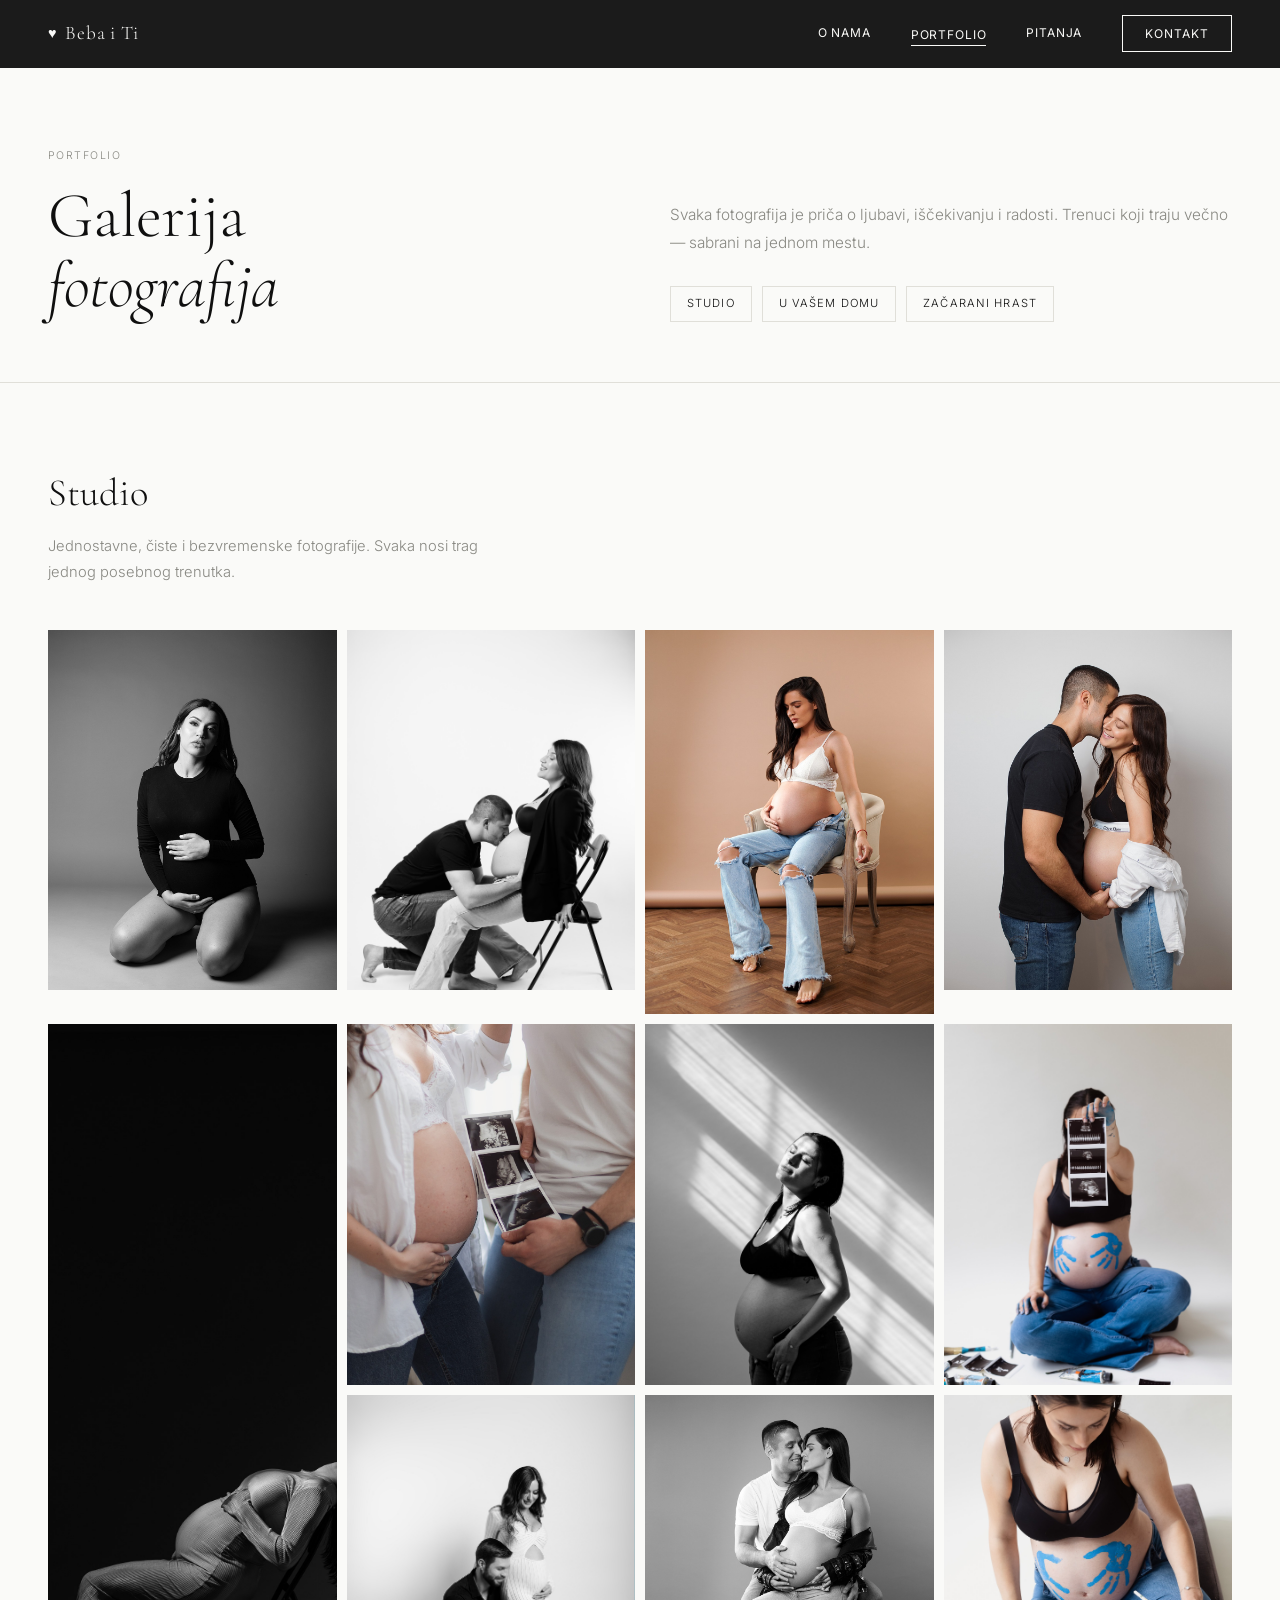
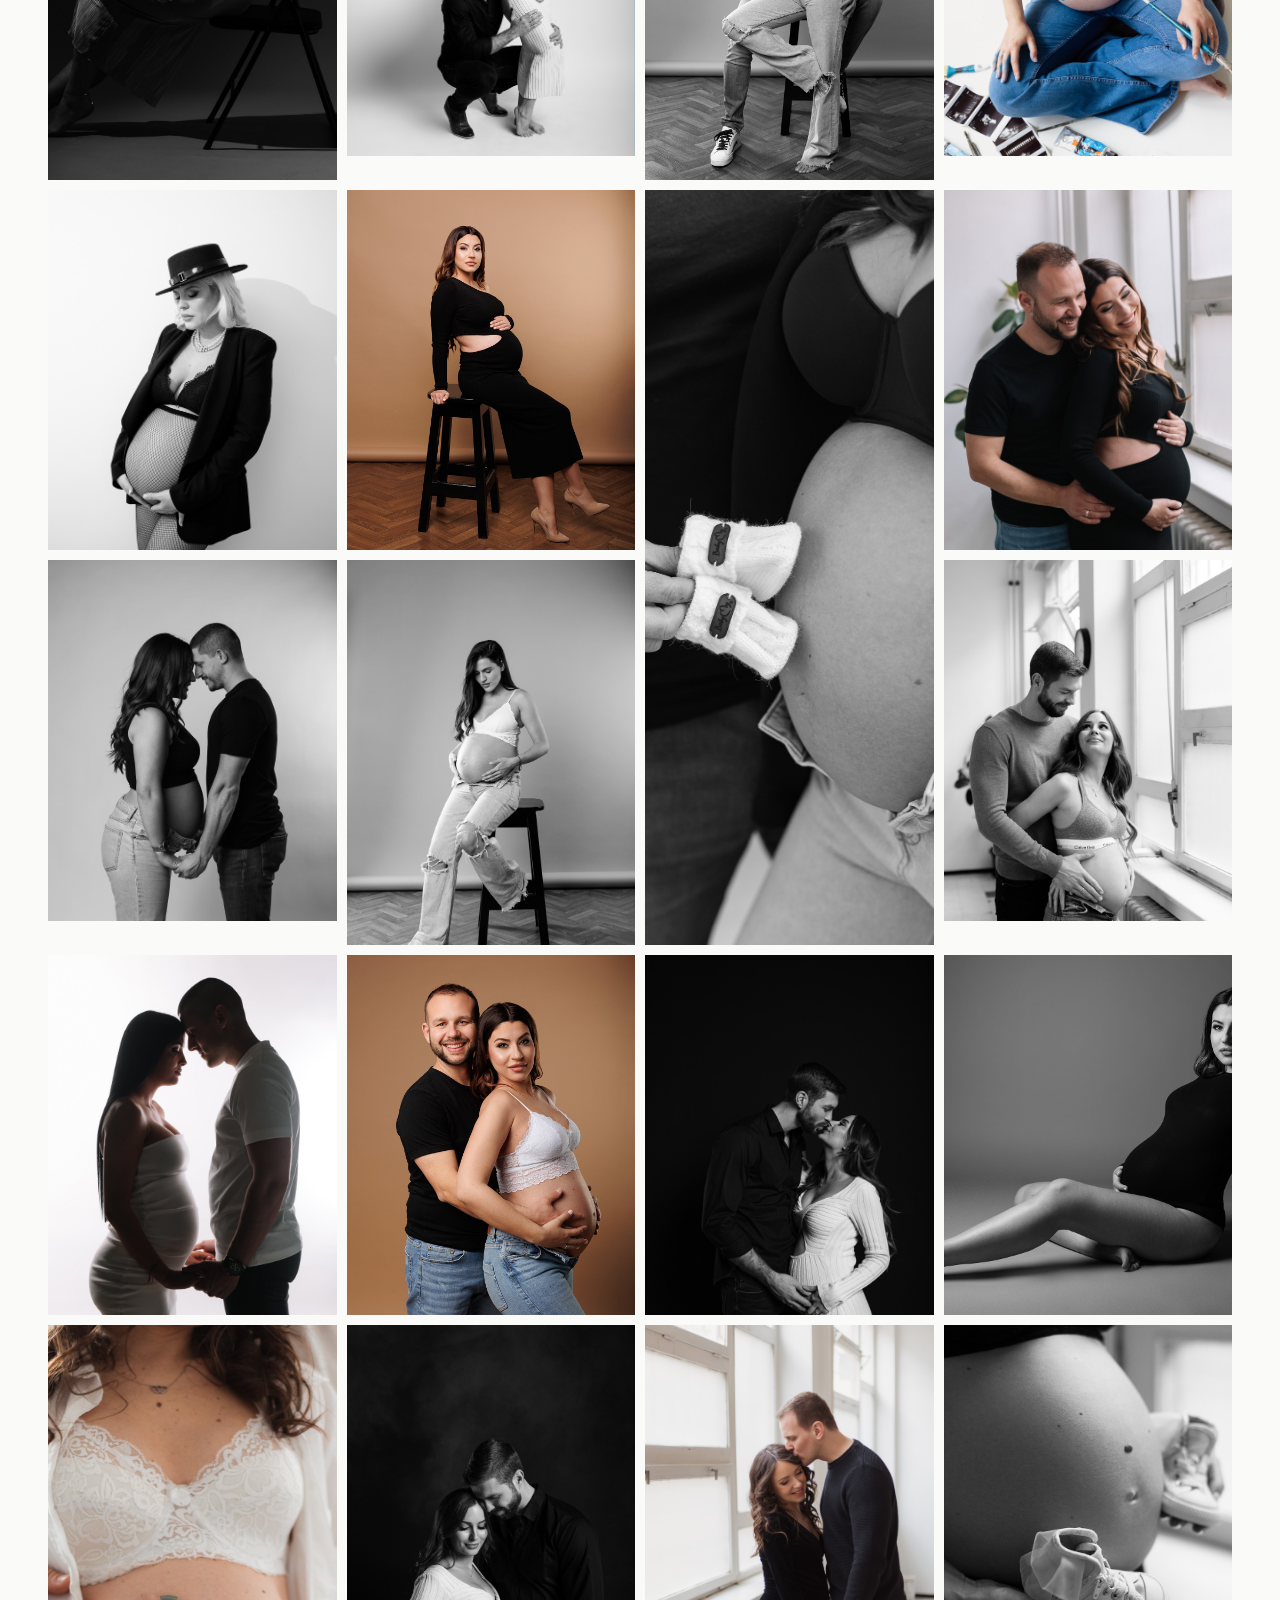
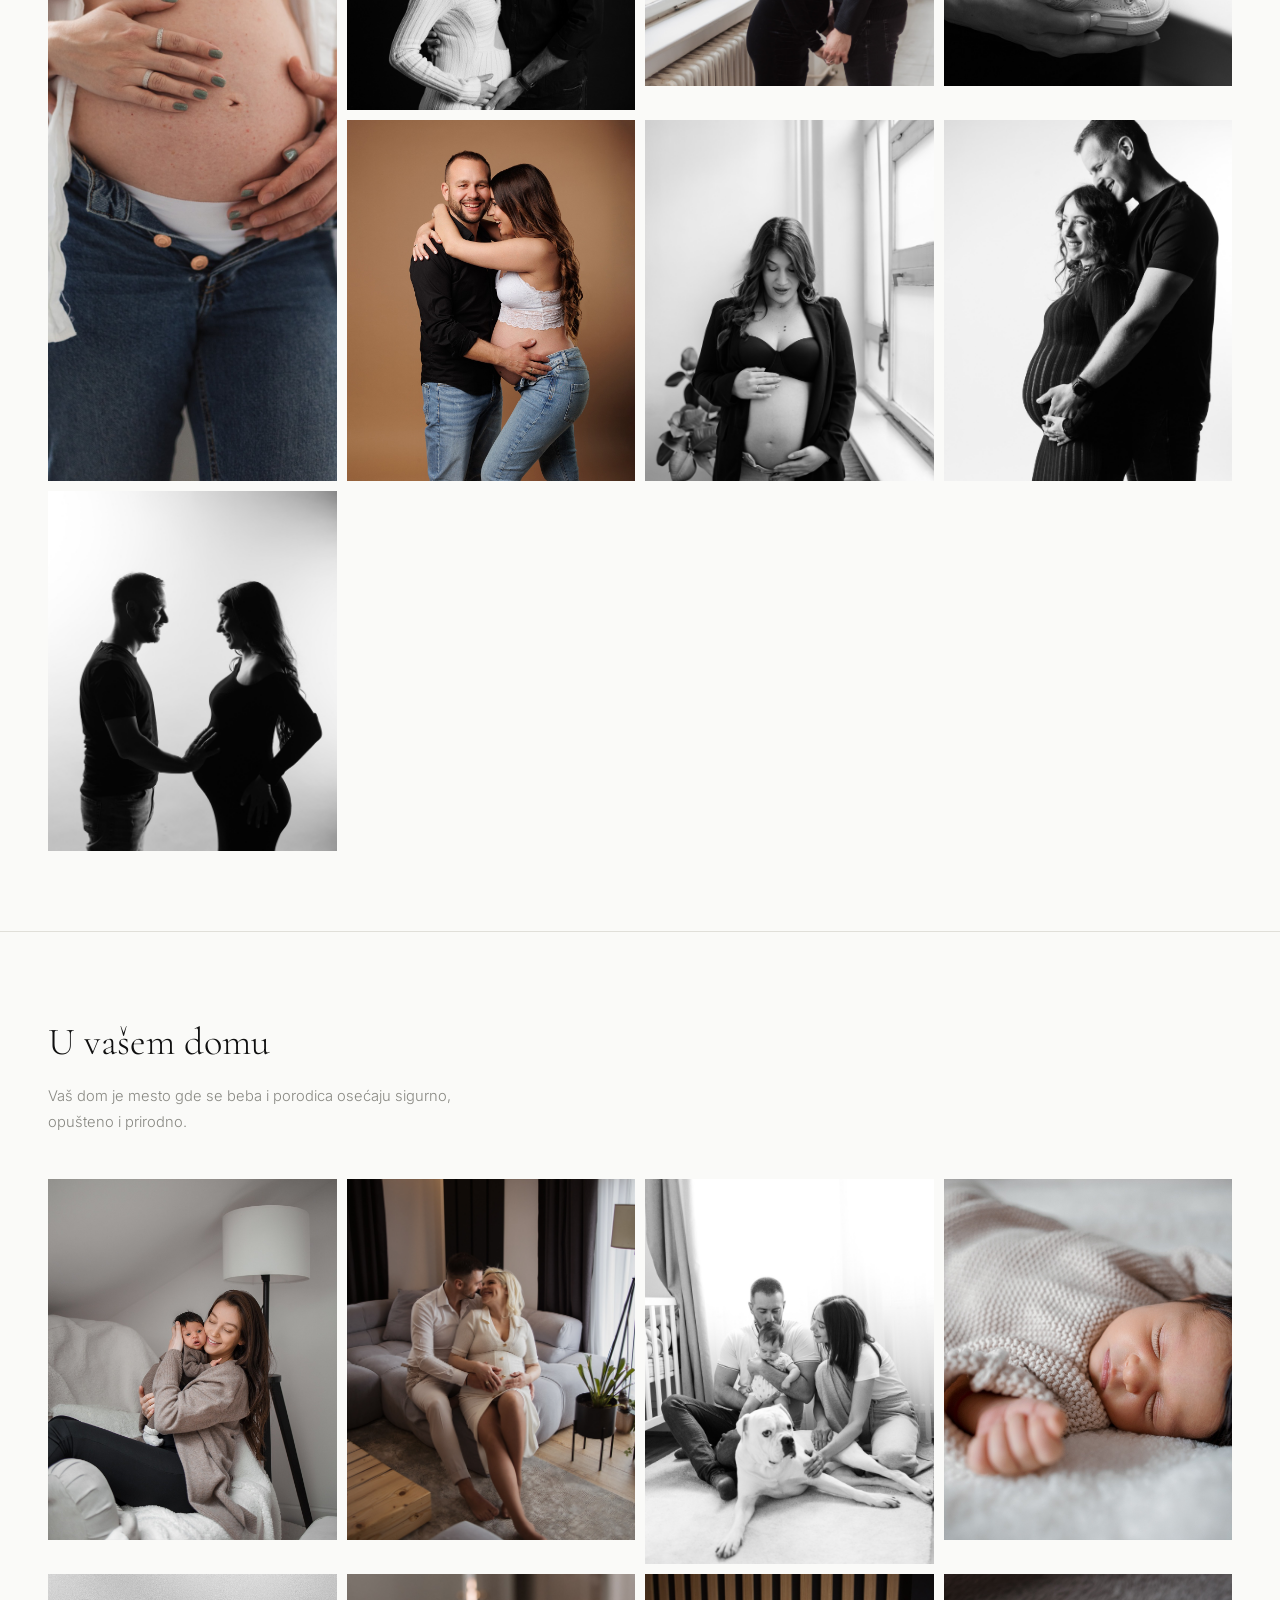
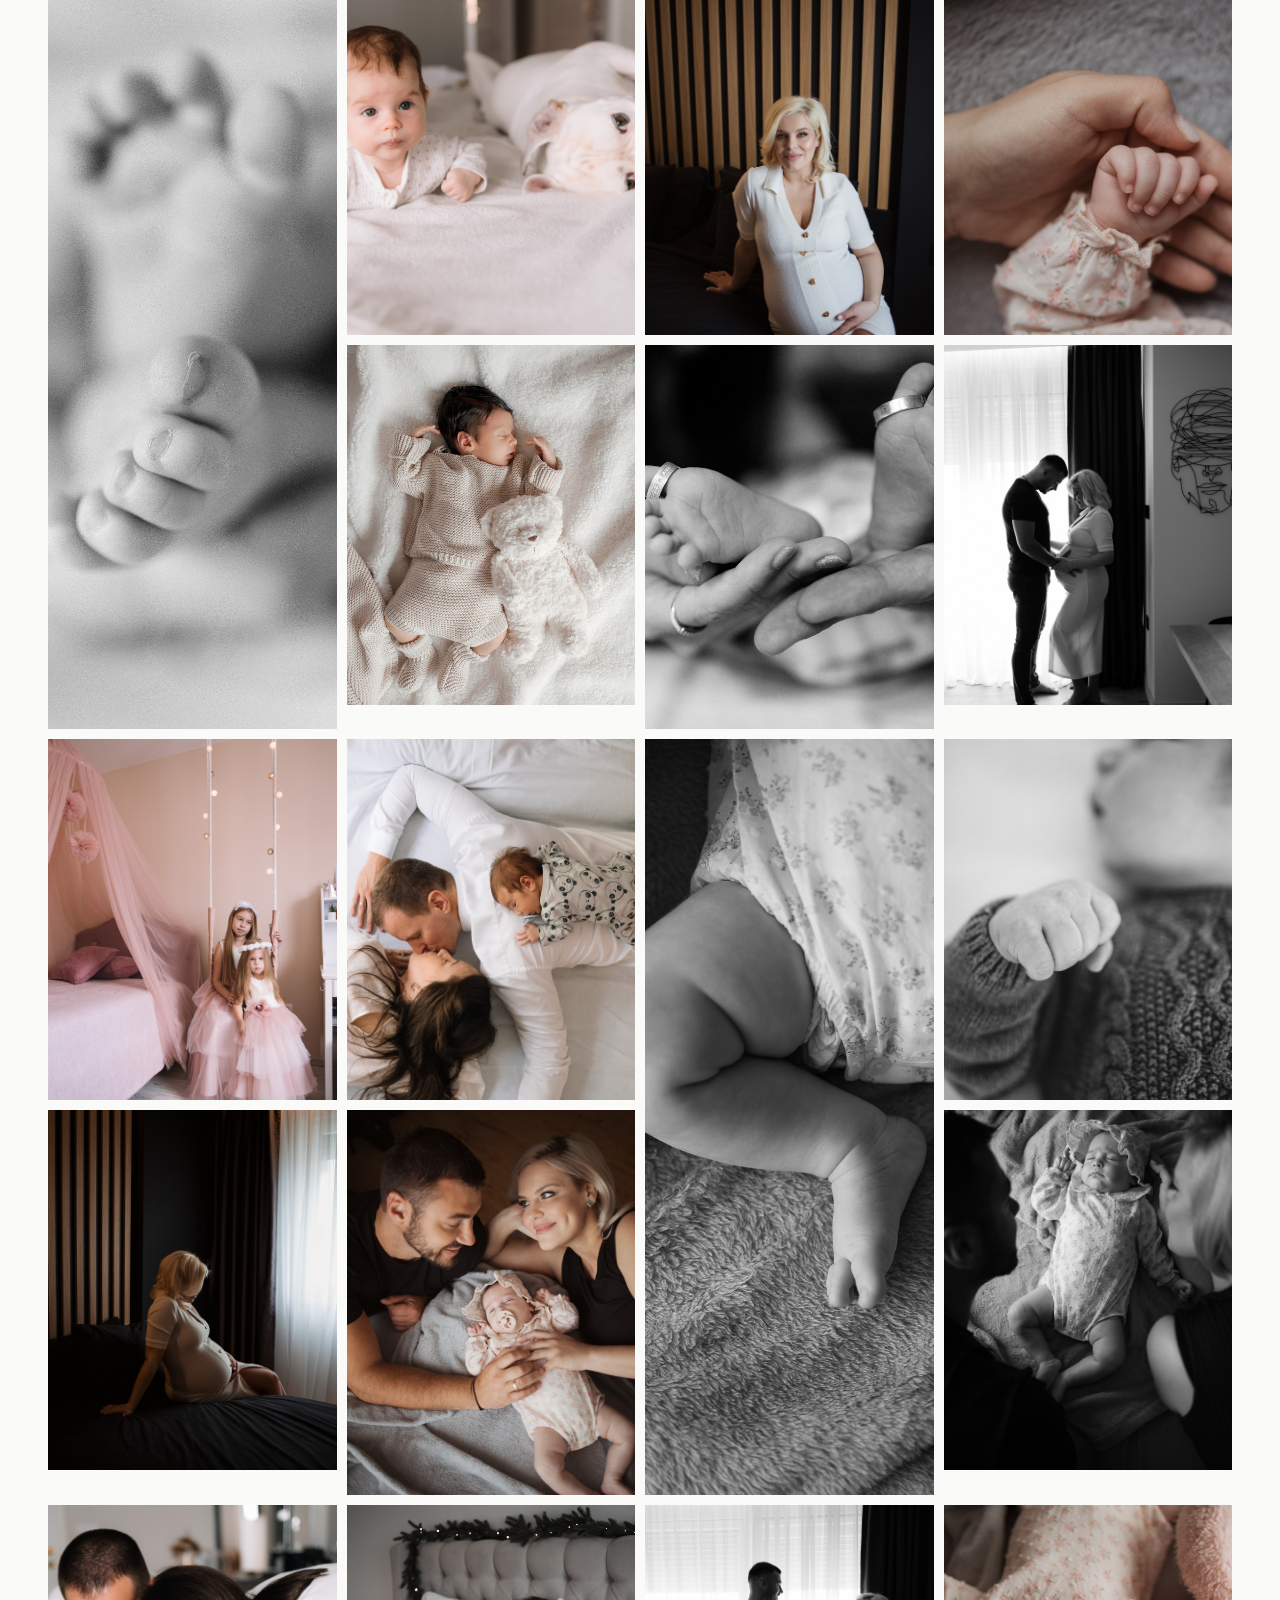
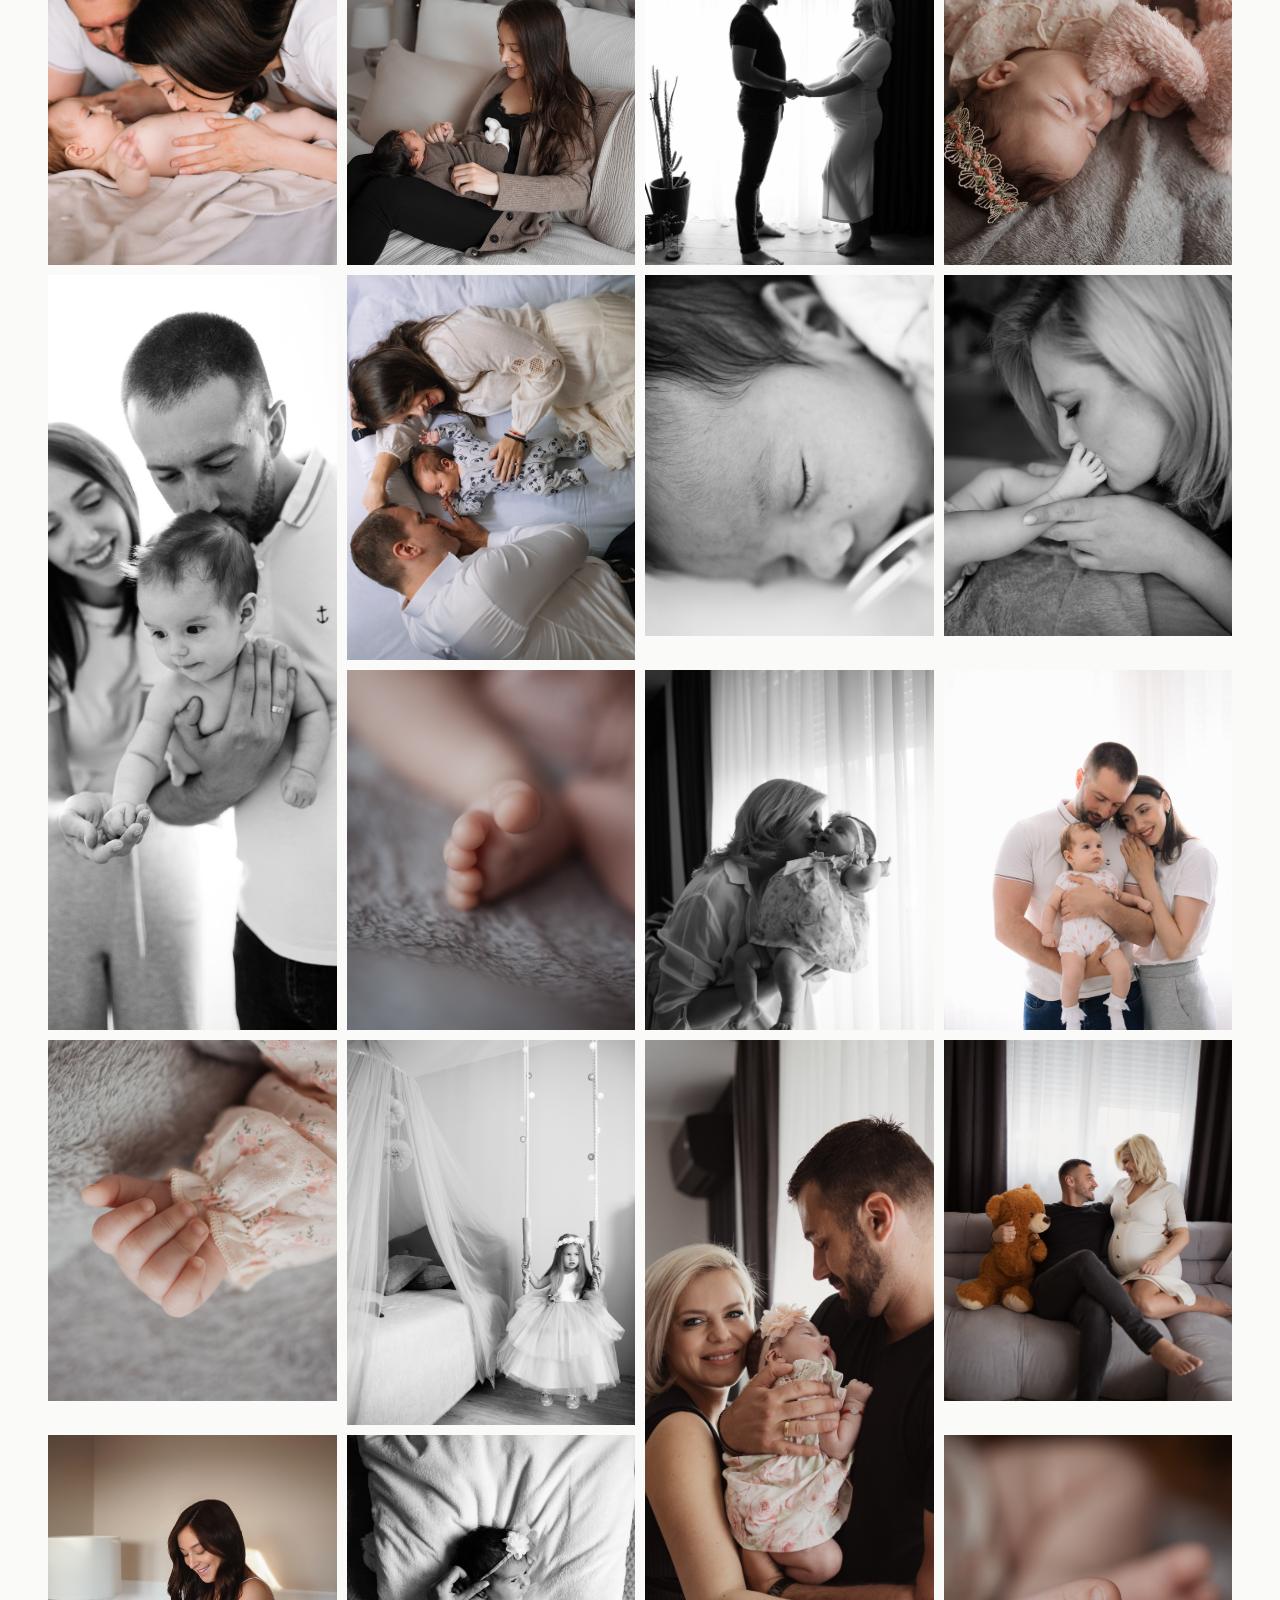
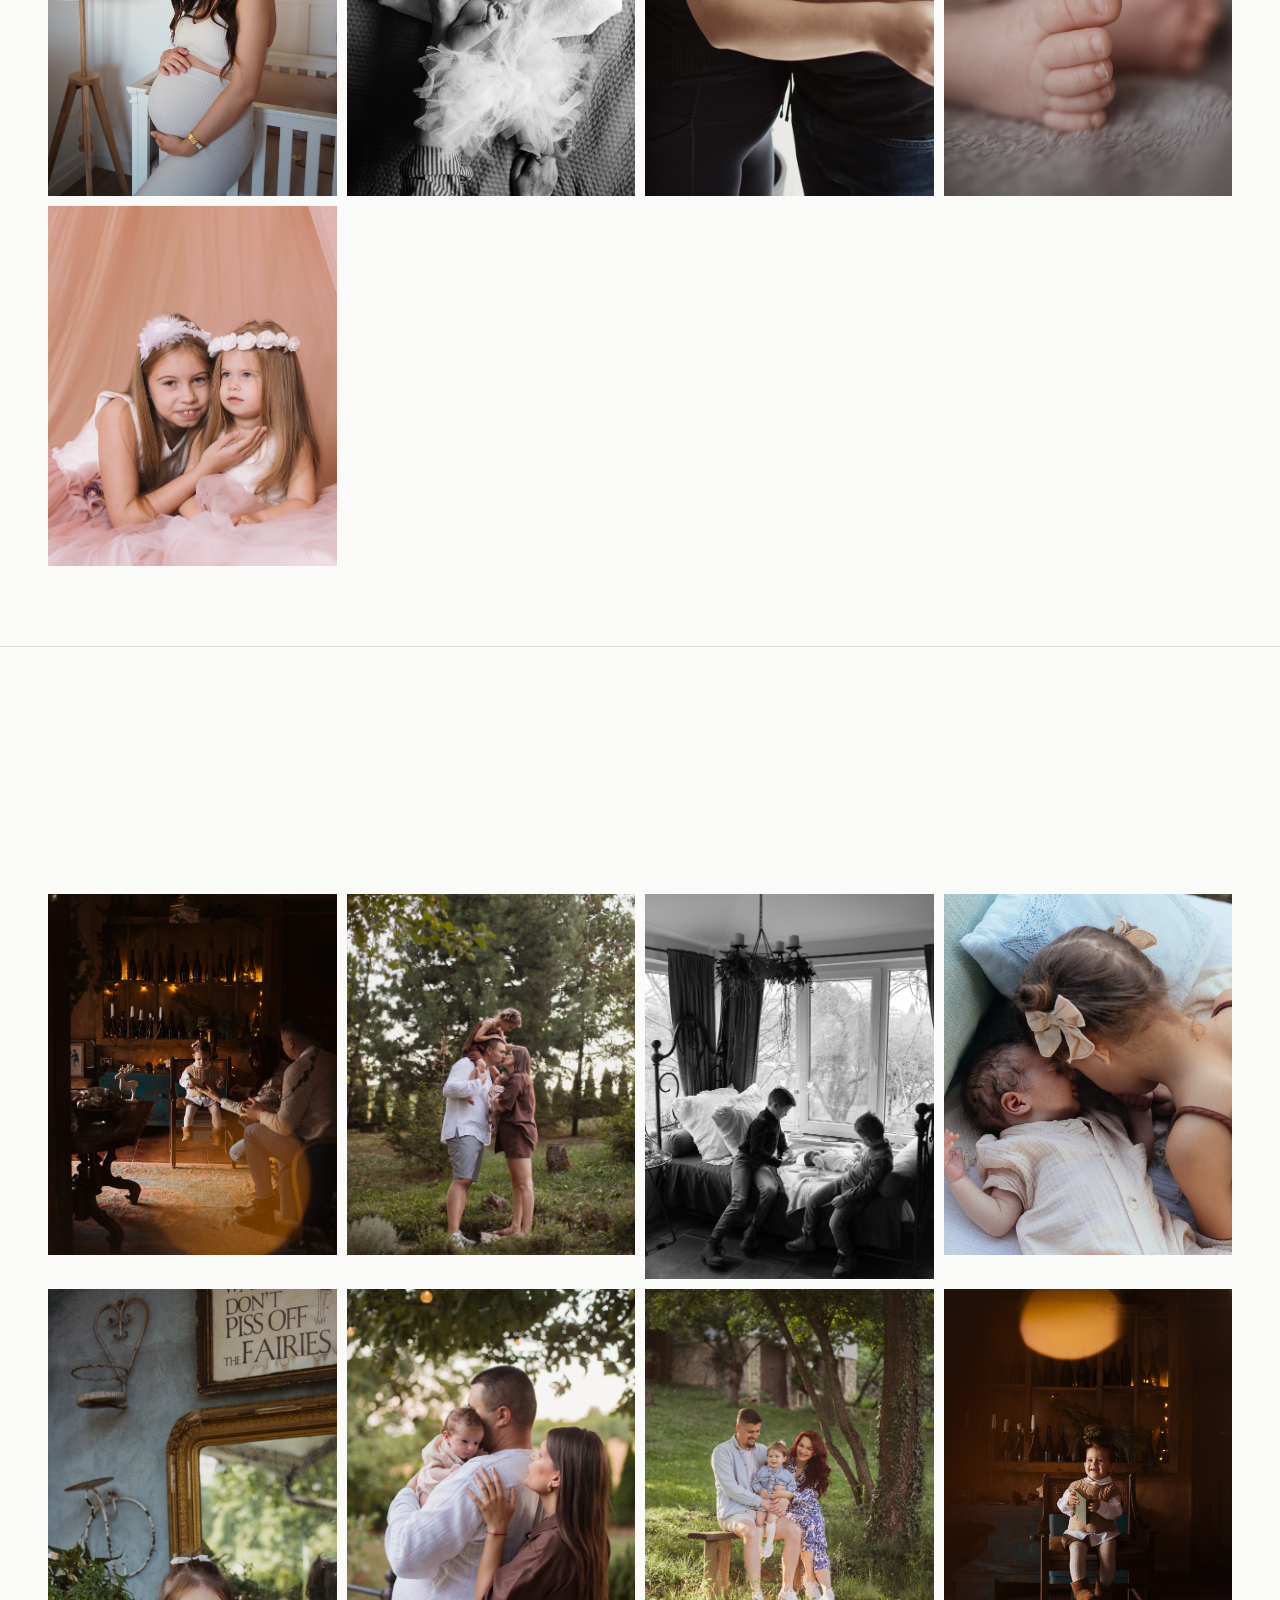
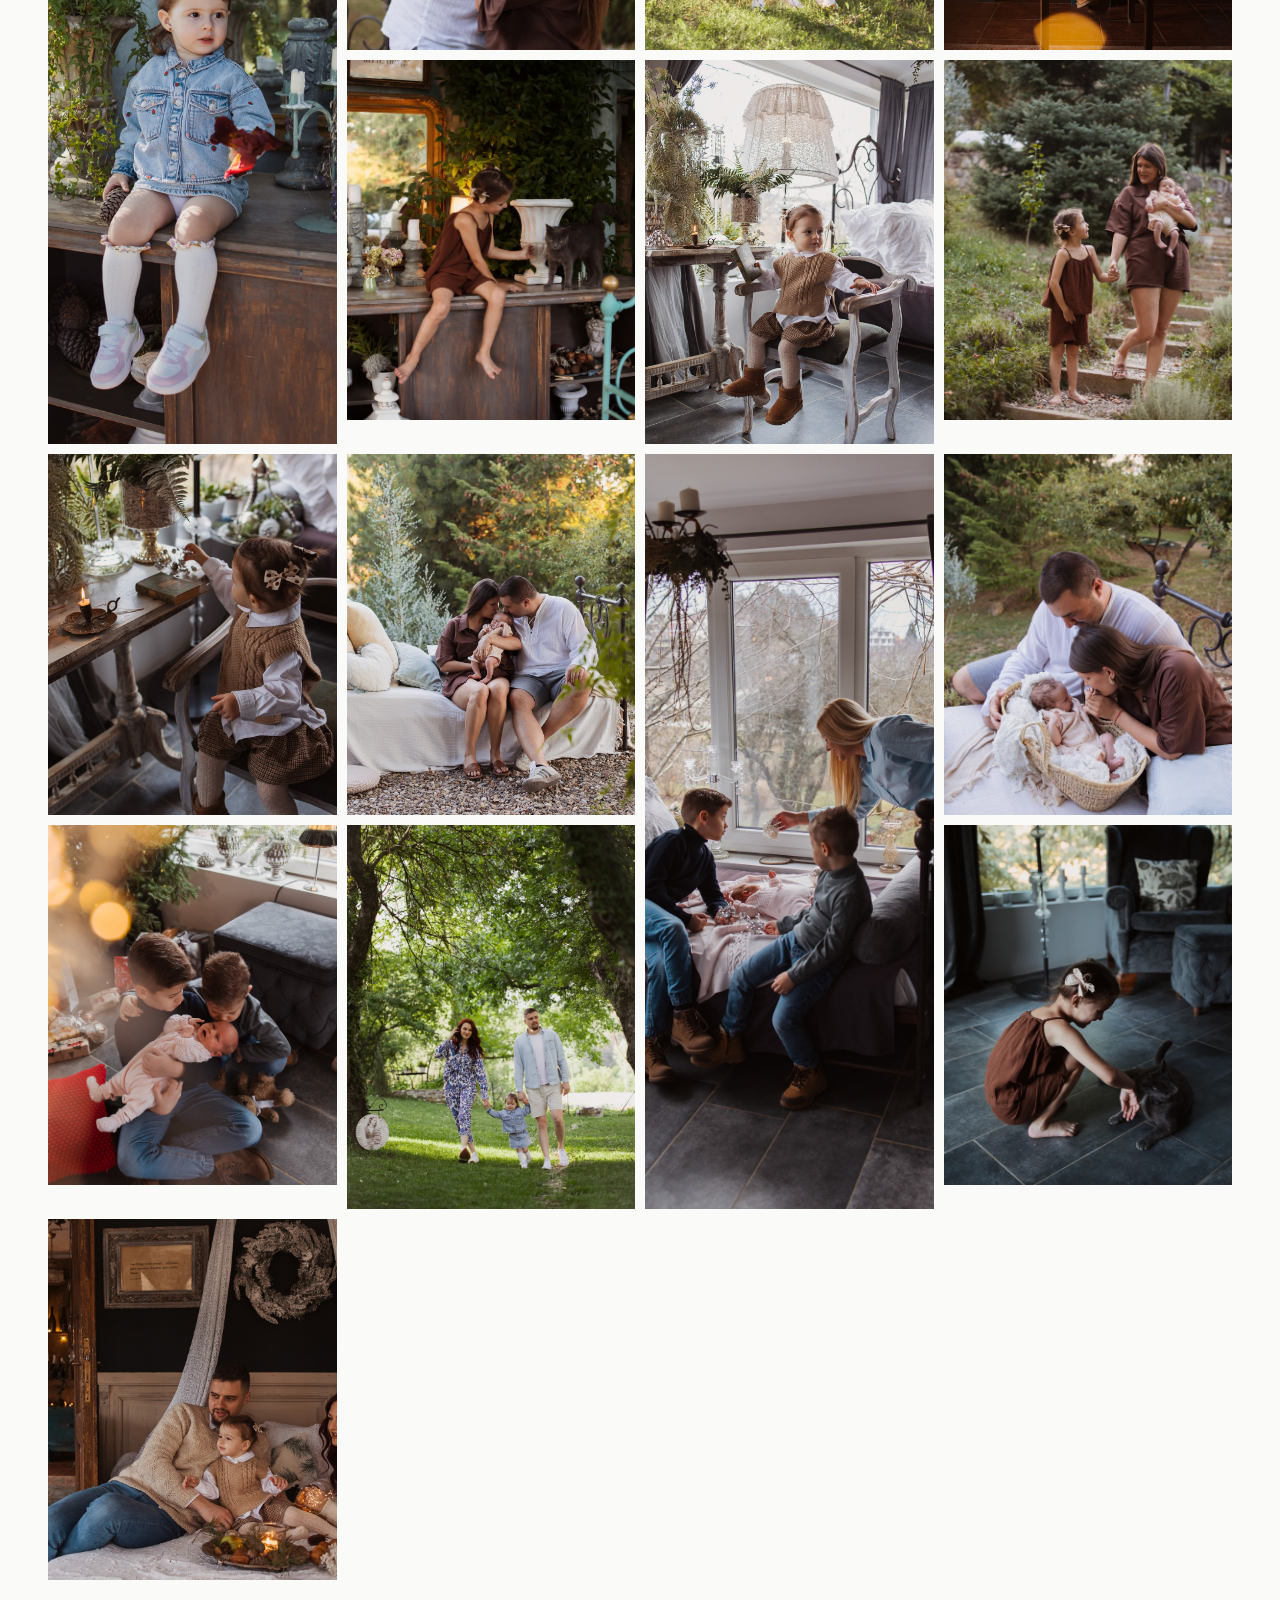
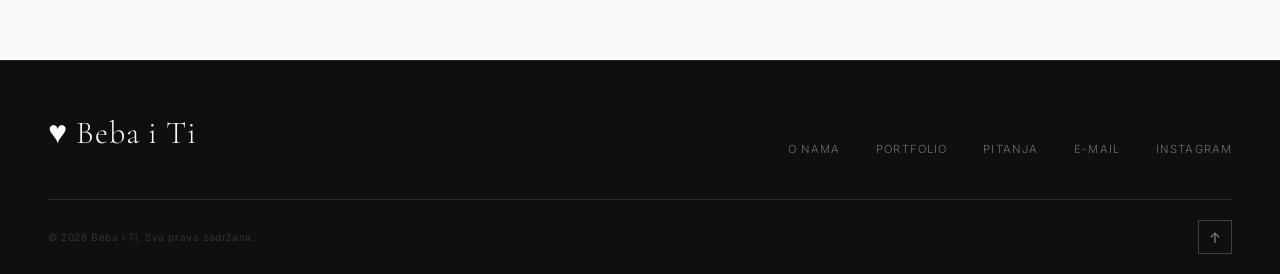
==== commit c08a7790: "Add new landing page UI, favicon support, and updated footer & contact section" ====
--- a/portfolio.html
+++ b/portfolio.html
@@ -72,7 +72,7 @@
     </a>
 
     <nav class="main-nav" aria-label="Glavna navigacija">
-      <a href="index.html#o-meni">O meni</a>
+      <a href="index.html#o-meni">O Nama</a>
       <div class="nav-dropdown">
         <a href="portfolio.html" class="active">Portfolio</a>
         <div class="dropdown-menu">
@@ -251,11 +251,28 @@
 
 <!-- ── FOOTER ── -->
 <footer class="site-footer">
-  <a href="index.html" class="footer-logo"><span class="logo-mark">♥</span> Beba i Ti</a>
-  <p class="footer-copy">© <span id="year"></span> Beba i Ti. Sva prava zadržana.</p>
-  <button id="toTop" class="to-top" aria-label="Na vrh strane">↑</button>
+  <div class="footer-inner">
+
+    <div class="footer-top">
+      <div class="footer-brand">
+        <a href="#hero" class="footer-logo">♥ Beba i Ti</a>
+      </div>
+      <nav class="footer-nav" aria-label="Footer navigacija">
+        <a href="index.html#o-meni">O Nama</a>
+        <a href="portfolio.html">Portfolio</a>
+        <a href="index.html#pitanja">Pitanja</a>
+        <a href="mailto:foto.bebaiti@gmail.com">E-mail</a>
+        <a href="https://www.instagram.com/beba.i.ti/" target="_blank" rel="noopener">Instagram</a>
+      </nav>
+    </div>
+
+    <div class="footer-bottom">
+      <p class="footer-copy">© <span id="year"></span> Beba i Ti. Sva prava zadržana.</p>
+      <button id="toTop" class="to-top" aria-label="Na vrh strane">↑</button>
+    </div>
+
+  </div>
 </footer>
-
 <!-- ── LIGHTBOX ── -->
 <div class="lightbox" id="lightbox" role="dialog" aria-label="Pregled fotografije" aria-modal="true">
   <button class="lightbox-close" id="lbClose" aria-label="Zatvori">✕</button>
--- a/css/style.css
+++ b/css/style.css
@@ -1,403 +1,680 @@
-/* ============================================================
-   BEBA I TI — minimalistički crno-beli sajt
-   Tokeni: paper / ink / void su jedine "boje" — strogo crno-belo
-   ============================================================ */
-
-:root{
-  --paper: #FAFAF7;
-  --paper-dim: #F0EFE9;
-  --ink: #121212;
-  --ink-soft: #5A5A56;
-  --line: #DCDBD3;
-
-  --void: #0A0A0A;
-  --void-soft: #1C1C1A;
-  --on-void: #F4F3EE;
-  --on-void-soft: #A8A7A0;
-
-  --serif: "Fraunces", "Iowan Old Style", serif;
-  --sans: "Archivo", "Helvetica Neue", Arial, sans-serif;
-  --mono: "JetBrains Mono", "SF Mono", monospace;
-
-  --ease: cubic-bezier(.22,1,.36,1);
-  --container: 1280px;
-}
-
-*{ box-sizing: border-box; }
-html{ scroll-behavior: smooth; }
-@media (prefers-reduced-motion: reduce){
-  html{ scroll-behavior: auto; }
-  *{ animation-duration: 0.001ms !important; animation-iteration-count: 1 !important; transition-duration: 0.001ms !important; scroll-behavior: auto !important; }
-}
-
-body{
-  margin:0;
-  background: var(--paper);
-  color: var(--ink);
-  font-family: var(--sans);
-  font-size: 16px;
-  line-height: 1.5;
-  -webkit-font-smoothing: antialiased;
-  overflow-x: hidden;
-}
-
-a{ color: inherit; text-decoration: none; }
-ul,ol{ margin:0; padding:0; }
-img{ max-width:100%; display:block; }
-button{ font-family: inherit; background:none; border:none; cursor:pointer; color: inherit; }
-
-.mono{ font-family: var(--mono); letter-spacing: .08em; text-transform: uppercase; }
-
-.eyebrow{
-  font-size: .72rem;
-  color: var(--ink-soft);
-  margin: 0 0 14px;
-  font-weight: 500;
-}
-
-h1,h2,h3{ font-family: var(--serif); font-weight: 500; margin: 0; }
-em{ font-style: italic; font-weight: 400; }
-
-/* ============== FILM GRAIN OVERLAY ============== */
-.grain{
-  position: fixed; inset:0;
-  pointer-events:none;
-  z-index: 999;
-  opacity: .035;
-  mix-blend-mode: overlay;
-  background-image: url("data:image/svg+xml;utf8,<svg xmlns='http://www.w3.org/2000/svg' width='160' height='160'><filter id='n'><feTurbulence type='fractalNoise' baseFrequency='0.9' numOctaves='2' stitchTiles='stitch'/></filter><rect width='100%25' height='100%25' filter='url(%23n)'/></svg>");
-  background-size: 160px 160px;
-}
-
-/* ============== HEADER / NAV ============== */
-.site-header{
-  position: fixed; top:0; left:0; right:0;
-  z-index: 200;
-  padding: 26px 0;
-  transition: padding .4s var(--ease), background-color .4s var(--ease), border-color .4s var(--ease);
-}
-.site-header.is-scrolled{
-  padding: 14px 0;
-  background: rgba(250,250,247,.88);
-  backdrop-filter: blur(10px);
+@import url('https://fonts.googleapis.com/css2?family=Cormorant+Garamond:ital,wght@0,300;0,400;1,300;1,400&family=Inter:wght@300;400;500&display=swap');
+
+/* ── TOKENS ── */
+:root {
+  --white:  #FAFAF8;
+  --off:    #F2F1ED;
+  --black:  #0F0F0F;
+  --mid:    #888882;
+  --line:   #E0DFD9;
+  --accent: #000;
+  --serif:  'Cormorant Garamond', serif;
+  --sans:   'Inter', Arial, sans-serif;
+  --ease:   cubic-bezier(.22, 1, .36, 1);
+  --max:    1320px;
+  --hh:     68px;
+}
+
+/* ── RESET ── */
+*, *::before, *::after { box-sizing: border-box; }
+html { scroll-behavior: smooth; font-size: 16px; }
+@media (prefers-reduced-motion: reduce) {
+  html { scroll-behavior: auto; }
+  *, *::before, *::after { animation-duration: .001ms !important; transition-duration: .001ms !important; }
+}
+body { margin: 0; background: var(--white); color: var(--black); font-family: var(--sans); font-weight: 300; line-height: 1.6; -webkit-font-smoothing: antialiased; overflow-x: hidden; }
+a { color: inherit; text-decoration: none; }
+img { max-width: 100%; display: block; }
+ul { list-style: none; margin: 0; padding: 0; }
+button { font-family: inherit; background: none; border: none; cursor: pointer; color: inherit; padding: 0; }
+h1, h2, h3 { margin: 0; font-weight: 400; }
+
+/* ── SCROLLBAR (crna, sajt-wide) ── */
+html { scrollbar-width: thin; scrollbar-color: var(--black) var(--off); }
+::-webkit-scrollbar { width: 11px; height: 11px; }
+::-webkit-scrollbar-track { background: var(--off); }
+::-webkit-scrollbar-thumb { background: var(--black); border: 3px solid var(--off); border-radius: 0; }
+::-webkit-scrollbar-thumb:hover { background: #2a2a2a; }
+::-webkit-scrollbar-corner { background: var(--off); }
+
+.skip-link { position: absolute; top: -100%; left: 16px; background: var(--black); color: var(--white); padding: 10px 20px; font-size: .8rem; z-index: 9999; }
+.skip-link:focus { top: 16px; }
+a:focus-visible, button:focus-visible { outline: 1px solid var(--black); outline-offset: 4px; }
+
+/* ── HEADER ── */
+.site-header {
+  position: fixed; top: 0; left: 0; right: 0;
+  height: var(--hh); z-index: 200;
+  display: flex; align-items: center;
+  background: rgba(15, 15, 15, .95);
+  color: var(--white);
+  border-bottom: 1px solid transparent;
+  transition: background .5s var(--ease), color .5s var(--ease), border-color .5s var(--ease);
+}
+.site-header.scrolled {
+  background: rgba(15, 15, 15, .5);
+  backdrop-filter: blur(8px);
+  -webkit-backdrop-filter: blur(8px);
+  border-bottom-color: rgba(255, 255, 255, .05);
+  color: rgba(255, 255, 255, .6);
+}
+.site-header.scrolled .menu-toggle span { background: rgba(255, 255, 255, .6); }
+
+.site-header.on-hero { color: var(--white); }
+.site-header.on-hero .menu-toggle span { background: var(--white); }
+.site-header.on-hero.scrolled { color: rgba(255, 255, 255, .6); }
+.site-header.on-hero.scrolled .menu-toggle span { background: rgba(255, 255, 255, .6); }
+
+.header-inner { max-width: var(--max); margin: 0 auto; padding: 0 48px; width: 100%; display: flex; align-items: center; justify-content: space-between; }
+
+.logo { font-family: var(--serif); font-size: 1.2rem; font-weight: 300; letter-spacing: .04em; display: flex; align-items: center; gap: 8px; }
+.logo-mark { font-size: .9rem; }
+
+.main-nav { display: flex; align-items: center; gap: 40px; }
+.main-nav a { font-size: .75rem; font-weight: 400; letter-spacing: .07em; text-transform: uppercase; position: relative; padding-bottom: 2px; transition: opacity .25s; color: var(--white); }
+.main-nav a::after { content: ''; position: absolute; bottom: -2px; left: 0; width: 0; height: 1px; background: currentColor; transition: width .35s var(--ease); }
+.main-nav a:hover::after, .main-nav a.active::after { width: 100%; }
+.main-nav a.nav-cta { border: 1px solid currentColor; padding: 8px 22px; letter-spacing: .08em; transition: background .3s, color .3s; }
+.main-nav a.nav-cta::after { display: none; }
+.main-nav a.nav-cta:hover { background: currentColor; color: var(--black); }
+
+/*
+  ── NAV DROPDOWN (fixed) ──
+  Problem sa starom verzijom: meni je bio razmaknut od linka (top: calc(100% + 14px))
+  pa je taj razmak bio "mrtva zona" — kursor gubi hover pre nego što stigne do menija,
+  zato je meni delovao kao da se zatvara prebrzo / "ne moze da ga isprati".
+  Resenje:
+  1) meni se sada naslanja direktno na link (top: 100%, bez gap-a),
+     a vizuelni razmak se simulira sa transparentnim padding-top na samom meniju —
+     to produzuje hover hitbox umesto da ga prekida.
+  2) otvaranje je brzo (.18s), zatvaranje malo sporije (.45s, sa transition-delay)
+     tako da postoji "grace period" dok kursor prelazi u meni.
+*/
+.nav-dropdown { position: relative; }
+.dropdown-menu {
+  position: absolute;
+  top: 100%;
+  left: 50%;
+  transform: translateX(-50%) translateY(4px);
+  padding-top: 16px; /* nevidljivi "mostic" koji produzuje hover oblast */
+  width: max-content;
+  min-width: 180px;
+  opacity: 0;
+  pointer-events: none;
+  transition:
+    opacity .45s var(--ease) .12s,
+    transform .45s var(--ease) .12s,
+    visibility .45s var(--ease) .12s;
+  visibility: hidden;
+  z-index: 50;
+}
+.dropdown-menu-inner {
+  background: rgba(15, 15, 15, .95);
+  border: 1px solid rgba(255, 255, 255, .1);
+  padding: 6px 0;
+  box-shadow: 0 12px 32px rgba(0,0,0,.3);
+}
+.nav-dropdown:hover .dropdown-menu,
+.nav-dropdown:focus-within .dropdown-menu {
+  opacity: 1;
+  pointer-events: auto;
+  visibility: visible;
+  transform: translateX(-50%) translateY(0);
+  transition:
+    opacity .18s var(--ease),
+    transform .18s var(--ease),
+    visibility .18s var(--ease);
+}
+.dropdown-menu a { display: block; padding: 10px 20px; font-size: .74rem; color: var(--white); text-transform: uppercase; letter-spacing: .06em; transition: background .2s, padding-left .2s; }
+.dropdown-menu a::after { display: none; }
+.dropdown-menu a:hover { background: rgba(255, 255, 255, .1); padding-left: 24px; }
+
+.menu-toggle { display: none; flex-direction: column; gap: 5px; width: 26px; padding: 4px; }
+.menu-toggle svg { width: 24px; height: 24px; transition: transform .35s var(--ease); }
+.menu-toggle .menu-line { transition: stroke-dashoffset .35s var(--ease), transform .35s var(--ease), opacity .35s var(--ease); }
+
+/* Hamburger → X animacija */
+.menu-toggle[aria-expanded="true"] svg { transform: rotate(90deg); }
+.menu-toggle[aria-expanded="true"] .menu-line-1 { 
+  stroke-dasharray: 30; 
+  stroke-dashoffset: 30;
+  transform: translate(0, 6px) rotate(45deg);
+}
+.menu-toggle[aria-expanded="true"] .menu-line-2 { 
+  opacity: 0;
+}
+.menu-toggle[aria-expanded="true"] .menu-line-3 { 
+  stroke-dasharray: 30;
+  stroke-dashoffset: 30;
+  transform: translate(0, -6px) rotate(-45deg);
+}
+
+/* ── MOBILE NAV ── */
+.mobile-nav {
+  position: fixed; inset: 0;
+  background: var(--black); color: #F5F4F0;
+  z-index: 190;
+  display: flex; flex-direction: column; justify-content: center; align-items: flex-start;
+  padding: 80px 40px;
+  transform: translateX(100%);
+  transition: transform .5s var(--ease);
+  visibility: hidden;
+}
+.mobile-nav.open { transform: translateX(0); visibility: visible; }
+.mobile-nav nav { display: flex; flex-direction: column; gap: 0; width: 100%; }
+.mobile-nav nav a { font-family: var(--serif); font-size: clamp(2rem, 6vw, 2.8rem); font-weight: 300; line-height: 1.3; border-bottom: 1px solid rgba(255,255,255,.08); padding: 14px 0; display: block; transition: opacity .25s; }
+.mobile-nav nav a:hover { opacity: .55; }
+.mobile-nav-sub { margin-top: 44px; display: flex; flex-direction: column; gap: 8px; }
+.mobile-nav-sub a { font-size: .74rem; letter-spacing: .08em; text-transform: uppercase; color: rgba(245,244,240,.4); transition: color .25s; }
+.mobile-nav-sub a:hover { color: rgba(245,244,240,.8); }
+
+/* ── HERO (minimalistički — crno-belo) ── */
+.hero {
+  position: relative;
+  min-height: 70vh;
+  display: flex; align-items: center; justify-content: center;
+  overflow: hidden;
+  background: var(--white);
   border-bottom: 1px solid var(--line);
 }
 
-.header-inner{
-  max-width: var(--container);
+.hero-glow {
+  display: none;
+}
+
+.hero-grain {
+  display: none;
+}
+
+.hero-content {
+  position: relative; z-index: 2;
+  max-width: 680px;
+  padding: 40px 48px;
+  color: var(--black);
+  text-align: center;
+}
+
+.hero-eyebrow {
+  display: flex; align-items: center; justify-content: center; gap: 14px;
+  margin-bottom: 18px;
+  font-size: .68rem; letter-spacing: .16em; text-transform: uppercase;
+  opacity: 0; transform: translateY(12px);
+  transition: opacity .8s var(--ease) .3s, transform .8s var(--ease) .3s;
+}
+.hero-eyebrow.in { opacity: 1; transform: none; }
+.hero-eyebrow-line { width: 36px; height: 1px; background: currentColor; opacity: .4; }
+
+.hero-title {
+  font-family: var(--serif);
+  font-size: clamp(2.2rem, 5vw, 3.8rem);
+  font-weight: 300; line-height: 1.1;
+  margin-bottom: 12px;
+  opacity: 0; transform: translateY(18px);
+  transition: opacity 1s var(--ease) .5s, transform 1s var(--ease) .5s;
+}
+.hero-title.in { opacity: 1; transform: none; }
+.hero-title em { font-style: italic; display: block; }
+
+.hero-tagline {
+  font-size: .88rem;
+  font-weight: 300;
+  line-height: 1.6;
+  color: var(--mid);
+  margin: 0 0 24px;
+  opacity: 0; transform: translateY(14px);
+  transition: opacity .8s var(--ease) .65s, transform .8s var(--ease) .65s;
+}
+.hero-tagline.in { opacity: 1; transform: none; }
+
+.hero-actions {
+  display: flex; align-items: center; justify-content: center; gap: 16px; flex-wrap: wrap;
+  opacity: 0; transform: translateY(14px);
+  transition: opacity .8s var(--ease) .8s, transform .8s var(--ease) .8s;
+}
+.hero-actions.in { opacity: 1; transform: none; }
+
+.hero-cta {
+  display: inline-flex; align-items: center; gap: 10px;
+  background: var(--black); color: var(--white);
+  font-size: .72rem; font-weight: 500; letter-spacing: .1em; text-transform: uppercase;
+  padding: 12px 26px;
+  transition: background .3s, transform .2s;
+}
+.hero-cta:hover { background: var(--mid); transform: translateY(-1px); }
+.hero-cta-arrow { transition: transform .3s var(--ease); }
+.hero-cta:hover .hero-cta-arrow { transform: translateX(3px); }
+
+.hero-cta-secondary {
+  font-size: .72rem; letter-spacing: .1em; text-transform: uppercase;
+  color: var(--black); border-bottom: 1px solid var(--black); padding-bottom: 2px;
+  transition: opacity .3s;
+}
+.hero-cta-secondary:hover { opacity: .6; }
+
+/* ── Scroll hint (chevron animacija) ── */
+.hero::after {
+  content: '';
+  position: absolute;
+  bottom: 24px;
+  left: 50%;
+  transform: translateX(-50%);
+  width: 32px;
+  height: 32px;
+  background: url('data:image/svg+xml;utf8,<svg xmlns="http://www.w3.org/2000/svg" viewBox="0 0 24 24" fill="none" stroke="black" stroke-width="1.5" stroke-linecap="round" stroke-linejoin="round"><polyline points="6 9 12 15 18 9"></polyline></svg>') no-repeat center;
+  background-size: 24px 24px;
+  opacity: .6;
+  z-index: 2;
+  animation: scrollChevron 2s ease-in-out infinite;
+}
+
+.hero::before {
+  display: none;
+}
+
+@keyframes scrollChevron {
+  0% { 
+    transform: translateX(-50%) translateY(0);
+    opacity: .6;
+  }
+  50% { 
+    opacity: .3;
+  }
+  100% { 
+    transform: translateX(-50%) translateY(12px);
+    opacity: 0;
+  }
+}
+
+/* ── REVEAL ── */
+.reveal { opacity: 0; transform: translateY(18px); transition: opacity .9s var(--ease), transform .9s var(--ease); }
+.reveal.visible { opacity: 1; transform: none; }
+
+/* ── ABOUT ── */
+.about { max-width: var(--max); margin: 0 auto; padding: 120px 48px; display: grid; grid-template-columns: 1fr 1fr; gap: 80px; align-items: start; }
+.about-quote { font-family: var(--serif); font-size: clamp(2rem, 3.4vw, 2.8rem); font-weight: 300; line-height: 1.25; }
+.about-quote em { font-style: italic; }
+.about-right { padding-top: 6px; }
+.about-right p { color: var(--mid); font-size: .97rem; line-height: 1.85; margin: 0 0 20px; }
+.about-right p:last-child { margin-bottom: 0; }
+
+/* ── DIVIDER ── */
+.divider { max-width: var(--max); margin: 0 auto; padding: 0 48px; }
+.divider::after { content: ''; display: block; height: 1px; background: var(--line); }
+
+/* ── PORTFOLIO PREVIEW / "ODABRANE FOTOGRAFIJE" ── */
+.portfolio-preview { padding: 100px 0; overflow: hidden; }
+.portfolio-preview-head { max-width: var(--max); margin: 0 auto; padding: 0 48px; display: grid; grid-template-columns: auto 1fr auto; align-items: end; column-gap: 32px; margin-bottom: 56px; }
+.portfolio-preview-label { font-size: .64rem; letter-spacing: .16em; text-transform: uppercase; color: var(--mid); grid-row: 1; }
+.portfolio-preview-head h2 { font-family: var(--serif); font-size: clamp(2rem, 4vw, 3rem); font-weight: 300; line-height: 1.15; grid-column: 1 / 2; grid-row: 2; margin-top: 14px; }
+.portfolio-preview-head h2 em { font-style: italic; }
+.see-all { grid-column: 3; grid-row: 2; font-size: .75rem; letter-spacing: .08em; text-transform: uppercase; border-bottom: 1px solid var(--line); padding-bottom: 2px; transition: border-color .3s; white-space: nowrap; }
+.see-all:hover { border-color: var(--black); }
+
+.showcase-grid {
+  max-width: var(--max);
   margin: 0 auto;
-  padding: 0 40px;
-  display:flex; align-items:center; justify-content:space-between;
-}
-.logo{ display:flex; align-items:center; gap:10px; font-family: var(--serif); font-size: 1.15rem; transition: color .4s var(--ease); }
-.logo-mark{ font-size: 1rem; }
-
-.main-nav{ display:flex; align-items:center; gap: 38px; }
-.main-nav a{ font-size: .82rem; letter-spacing: .03em; position:relative; padding: 4px 0; transition: color .3s var(--ease); }
-.main-nav a:not(.nav-cta)::after{
-  content:''; position:absolute; left:0; bottom:-2px; width:0; height:1px; background: currentColor;
-  transition: width .35s var(--ease);
-}
-.main-nav a:not(.nav-cta):hover::after,
-.main-nav a:not(.nav-cta).is-active::after{ width: 100%; }
-
-.nav-cta{
-  border: 1px solid currentColor;
-  padding: 9px 20px;
-  border-radius: 999px;
-  font-size: .78rem;
-}
-.nav-cta:hover{ background: var(--ink); color: var(--paper); }
-
-.nav-item-dropdown{ position:relative; }
-.dropdown-panel{
-  position:absolute; top: 28px; left: 50%; transform: translateX(-50%) translateY(6px);
-  background: var(--paper); border: 1px solid var(--line);
-  padding: 10px 0; min-width: 180px;
-  opacity:0; pointer-events:none;
-  transition: opacity .25s var(--ease), transform .25s var(--ease);
-  box-shadow: 0 18px 40px rgba(0,0,0,.08);
-}
-.nav-item-dropdown:hover .dropdown-panel,
-.nav-item-dropdown:focus-within .dropdown-panel{
-  opacity:1; pointer-events:auto; transform: translateX(-50%) translateY(0);
-}
-.dropdown-panel a{ display:block; padding: 9px 22px; color: var(--ink); font-size: .8rem; white-space:nowrap; }
-.dropdown-panel a:hover{ background: var(--paper-dim); }
-.dropdown-panel a::after{ display:none; }
-
-.menu-toggle{ display:none; flex-direction:column; justify-content:center; gap:5px; width: 30px; height: 22px; }
-.menu-toggle span{ display:block; height:1px; width:100%; background: var(--ink); transition: transform .35s var(--ease), opacity .35s var(--ease), background .4s var(--ease); }
-.menu-toggle[aria-expanded="true"] span:nth-child(1){ transform: translateY(6px) rotate(45deg); }
-.menu-toggle[aria-expanded="true"] span:nth-child(2){ opacity:0; }
-.menu-toggle[aria-expanded="true"] span:nth-child(3){ transform: translateY(-6px) rotate(-45deg); }
-
-.mobile-nav{
-  position: fixed; inset:0; background: var(--void); color: var(--on-void);
-  z-index: 190; display:flex; flex-direction:column; justify-content:center; align-items:center; gap: 26px;
-  transform: translateY(-100%); transition: transform .5s var(--ease);
-}
-.mobile-nav.is-open{ transform: translateY(0); }
-.mobile-nav nav{ display:flex; flex-direction:column; align-items:center; gap: 22px; }
-.mobile-nav nav a{ font-family: var(--serif); font-size: 1.8rem; }
-.mobile-nav-footer{ display:flex; gap: 26px; font-size: .68rem; color: var(--on-void-soft); }
-
-/* ============== HERO ============== */
-.hero{
+  padding: 0 48px;
+  display: grid;
+  grid-template-columns: repeat(6, 1fr);
+  grid-template-rows: repeat(2, minmax(0, 240px));
+  gap: 14px;
+}
+.showcase-tile {
   position: relative;
-  min-height: 100vh;
-  background: var(--paper);
-  color: var(--ink);
-  display:flex; flex-direction:column; align-items:center; justify-content:center;
-  text-align:center;
-  padding: 140px 24px 80px;
-  overflow:hidden;
-}
-.hero-heart-bg{
-  position:absolute; top:50%; left:50%;
-  width: min(78vw, 720px); height: min(78vw, 720px);
-  transform: translate(-50%,-50%);
-  fill: none;
-  stroke: var(--ink);
-  stroke-width: 1;
-  opacity: .07;
-  animation: heroPulse 4.2s ease-in-out infinite;
-}
-@keyframes heroPulse{
-  0%, 100%{ transform: translate(-50%,-50%) scale(1); opacity:.07; }
-  28%{ transform: translate(-50%,-50%) scale(1.04); opacity:.12; }
-  45%{ transform: translate(-50%,-50%) scale(.99); opacity:.06; }
-}
-
-.hero-content{ position:relative; z-index:2; }
-.hero .eyebrow{ color: var(--ink-soft); opacity:0; animation: fadeUp .9s var(--ease) .15s forwards; }
-.hero-title{
-  font-size: clamp(2.6rem, 8vw, 5.6rem);
-  line-height: 1.05;
-  font-weight: 400;
-  color: var(--ink);
-  opacity:0; animation: fadeUp 1s var(--ease) .3s forwards;
-}
-.hero-title em{ font-style: italic; }
-.hero-heart{
-  margin-top: 26px; font-size: 1.6rem; color: var(--ink-soft);
-  opacity:0; animation: fadeUp 1s var(--ease) .55s forwards, heartbeat 2.6s ease-in-out 1.6s infinite;
-}
-@keyframes heartbeat{
-  0%, 100%{ transform: scale(1); }
-  10%{ transform: scale(1.18); }
-  20%{ transform: scale(1); }
-  30%{ transform: scale(1.12); }
-  40%{ transform: scale(1); }
-}
-@keyframes fadeUp{ from{ opacity:0; transform: translateY(18px);} to{ opacity:1; transform:none; } }
-
-.scroll-cue{
-  position:absolute; bottom: 38px; left:50%; transform: translateX(-50%);
-  display:flex; flex-direction:column; align-items:center; gap: 10px;
-  font-size: .62rem; color: var(--ink-soft);
-  z-index:2;
-}
-.cue-line{ position:relative; width:1px; height:46px; background: var(--line); overflow:hidden; }
-.cue-dot{ position:absolute; top:-10px; left:-1.5px; width:4px; height:4px; border-radius:50%; background: var(--ink); animation: cueDrop 2.2s ease-in-out infinite; }
-@keyframes cueDrop{ 0%{ top:-10px; opacity:0; } 20%{ opacity:1; } 90%{ opacity:1; } 100%{ top: 100%; opacity:0; } }
-
-/* ============== PULSE STRIP (zamena za marquee) ============== */
-.pulse-strip{
-  background: var(--paper);
-  border-top: 1px solid var(--line);
-  border-bottom: 1px solid var(--line);
-  overflow:hidden;
-  padding: 18px 0;
-}
-.pulse-line{
-  display:block;
-  width: 4800px;
-  height: 46px;
-  stroke: var(--ink);
-  stroke-width: 2.5;
-  stroke-linecap: round;
-  stroke-linejoin: round;
-  fill: none;
-  animation: pulseScroll 22s linear infinite;
-  opacity: .85;
-}
-@keyframes pulseScroll{ from{ transform: translateX(0); } to{ transform: translateX(-2400px); } }
-
-/* ============== REVEAL (scroll "develop" effect) ============== */
-.reveal{
+  display: block;
+  overflow: hidden;
+  background: var(--off);
+}
+.showcase-feature {
+  grid-column: 1 / 4;
+  grid-row: 1 / 3;
+}
+.showcase-tile:nth-of-type(2) { grid-column: 4 / 6; grid-row: 1 / 2; }
+.showcase-tile:nth-of-type(3) { grid-column: 6 / 7; grid-row: 1 / 2; }
+.showcase-tile:nth-of-type(4) { grid-column: 4 / 5; grid-row: 2 / 3; }
+.showcase-tile:nth-of-type(5) { grid-column: 5 / 7; grid-row: 2 / 3; }
+
+.showcase-tile img {
+  width: 100%; height: 100%;
+  object-fit: cover;
+  transition: transform 1s var(--ease);
+}
+.showcase-tile:hover img { transform: scale(1.045); }
+
+.showcase-tile::after {
+  content: '';
+  position: absolute; inset: 0;
+  background: linear-gradient(to top, rgba(0,0,0,.45) 0%, rgba(0,0,0,0) 38%);
   opacity: 0;
-  filter: blur(9px) grayscale(1);
-  transform: translateY(26px) scale(1.015);
-  transition: opacity 1.1s var(--ease), filter 1.1s var(--ease), transform 1.1s var(--ease);
-  will-change: opacity, filter, transform;
-}
-.reveal.is-developed{
-  opacity: 1; filter: blur(0) grayscale(0); transform: none;
-}
-
-/* ============== INTRO ============== */
-.intro{
-  max-width: var(--container);
+  transition: opacity .4s var(--ease);
+}
+.showcase-tile:hover::after { opacity: 1; }
+
+.showcase-caption {
+  position: absolute; left: 18px; bottom: 16px; z-index: 2;
+  display: flex; align-items: baseline; gap: 10px;
+  color: #F5F4F0;
+  opacity: 0;
+  transform: translateY(8px);
+  transition: opacity .35s var(--ease), transform .35s var(--ease);
+}
+.showcase-tile:hover .showcase-caption { opacity: 1; transform: none; }
+.showcase-caption-n { font-size: .62rem; letter-spacing: .1em; opacity: .55; }
+.showcase-caption-label { font-family: var(--serif); font-size: 1.05rem; font-style: italic; }
+
+.portfolio-preview-cta { max-width: var(--max); margin: 56px auto 0; padding: 0 48px; display: flex; }
+.btn-outline { display: inline-flex; align-items: center; gap: 10px; font-size: .75rem; letter-spacing: .1em; text-transform: uppercase; border: 1px solid var(--black); padding: 12px 28px; transition: background .3s, color .3s; }
+.btn-outline:hover { background: var(--black); color: var(--white); }
+
+/* ── FAQ (minimalistički sa wow animacijom) ── */
+.faq-section { max-width: 820px; margin: 0 auto; padding: 100px 48px; }
+.section-label { margin-bottom: 56px; }
+.section-label h2 { font-family: var(--serif); font-size: clamp(2rem, 4vw, 2.8rem); font-weight: 300; }
+.faq-list { border-top: 1px solid var(--line); }
+.faq-item { border-bottom: 1px solid var(--line); }
+.faq-btn { 
+  width: 100%; 
+  display: flex; 
+  align-items: center; 
+  gap: 20px; 
+  padding: 20px 0; 
+  text-align: left; 
+  cursor: pointer;
+  transition: opacity .3s;
+}
+.faq-btn:hover { opacity: .7; }
+.faq-n { font-size: .66rem; letter-spacing: .1em; color: var(--mid); flex-shrink: 0; width: 26px; }
+.faq-q { flex: 1; font-size: .95rem; font-weight: 400; }
+.faq-toggle { 
+  position: relative; 
+  width: 20px; 
+  height: 20px; 
+  flex-shrink: 0;
+  display: flex;
+  align-items: center;
+  justify-content: center;
+}
+.faq-toggle::before { 
+  content: '+'; 
+  font-size: 1.4rem; 
+  line-height: 1;
+  color: var(--black);
+  font-weight: 300;
+  transition: transform .35s var(--ease), opacity .35s var(--ease);
+}
+.faq-btn[aria-expanded="true"] .faq-toggle::before { 
+  transform: rotate(45deg) scale(1.1);
+  opacity: .7;
+}
+
+.faq-body { 
+  max-height: 0; 
+  overflow: hidden; 
+  transition: max-height .5s var(--ease);
+}
+
+.faq-body p { 
+  padding: 0 0 20px 46px; 
+  margin: 0; 
+  color: var(--mid); 
+  font-size: .92rem; 
+  line-height: 1.85; 
+  max-width: 560px;
+  /* Wow efekat - min animacija */
+  animation: faqTextAppear .6s var(--ease) forwards;
+}
+
+/* Wow efekat - tekst se pojavljuje sa fade + slight slide */
+@keyframes faqTextAppear {
+  0% {
+    opacity: 0;
+    transform: translateY(-8px);
+  }
+  100% {
+    opacity: 1;
+    transform: translateY(0);
+  }
+}
+
+/* ── CONTACT (minimalistički crno-belo) ── */
+.contact-section {
+  background: var(--black);
+  color: var(--white);
+}
+
+.contact-head {
+  max-width: var(--max);
   margin: 0 auto;
-  padding: 150px 40px 130px;
-}
-.intro-grid{ display:grid; grid-template-columns: 1.1fr 1fr; gap: 70px; align-items:start; }
-.intro-quote{ font-size: clamp(1.9rem, 3.4vw, 2.7rem); line-height: 1.25; }
-.intro-text p{ font-size: 1.02rem; color: var(--ink-soft); margin: 0 0 20px; max-width: 460px; }
-.intro-text p:last-child{ margin-bottom:0; }
-
-/* ============== GALLERY ============== */
-.gallery-section{ max-width: var(--container); margin: 0 auto; padding: 0 40px 60px; }
-.section-head{ text-align:center; padding-bottom: 70px; }
-.section-head h2{ font-size: clamp(2.2rem, 4vw, 3rem); }
-
-.gallery-block{
-  padding: 70px 0;
-  border-top: 1px solid var(--line);
-}
-.gallery-head{ max-width: 640px; margin: 0 auto 44px; text-align:center; }
-.gallery-head h3{ font-size: clamp(1.8rem, 3vw, 2.4rem); margin: 6px 0 16px; }
-.gallery-head p:not(.eyebrow){ color: var(--ink-soft); font-size: 1rem; }
-
-.gallery-grid{
-  display:grid;
-  grid-template-columns: repeat(4, 1fr);
+  padding: 100px 48px 100px;
+  display: grid;
+  grid-template-columns: 1fr 1fr;
+  gap: 80px;
+  align-items: end;
+}
+.contact-head-left .label {
+  display: block;
+  font-size: .64rem;
+  letter-spacing: .18em;
+  text-transform: uppercase;
+  color: rgba(255,255,255,.35);
+  margin-bottom: 20px;
+}
+.contact-head-left h2 {
+  font-family: var(--serif);
+  font-size: clamp(2.4rem, 5vw, 4rem);
+  font-weight: 300;
+  line-height: 1.08;
+}
+.contact-head-left h2 em { font-style: italic; }
+.contact-head-right {
+  padding-bottom: 6px;
+}
+.contact-head-right p {
+  color: rgba(255,255,255,.55);
+  font-size: .95rem;
+  line-height: 1.85;
+  margin: 0 0 32px;
+}
+.contact-channels {
+  display: flex;
+  flex-direction: column;
   gap: 14px;
 }
-.gallery-block.alt .gallery-grid{ direction: rtl; }
-.gallery-block.alt .gallery-grid figure{ direction: ltr; }
-
-.gallery-grid figure{
-  position:relative;
-  margin:0;
-  aspect-ratio: 4/5;
-  overflow:hidden;
-  background: var(--paper-dim);
-  cursor: zoom-in;
-}
-.gallery-grid figure:nth-child(5n+2){ aspect-ratio: 1/1; }
-.gallery-grid figure:nth-child(7n+4){ grid-row: span 2; aspect-ratio: 4/9; }
-
-.gallery-grid img{
-  width:100%; height:100%; object-fit:cover;
-  transition: transform .9s var(--ease), filter .9s var(--ease);
-}
-.gallery-grid figure:hover img{ transform: scale(1.045); }
-
-.frame-tag{
-  position:absolute; left:10px; bottom:10px;
-  font-family: var(--mono); font-size: .62rem; letter-spacing:.1em;
-  color: var(--on-void); background: rgba(10,10,10,.55);
-  padding: 4px 8px;
-  opacity:0; transition: opacity .35s var(--ease);
-}
-.gallery-grid figure:hover .frame-tag{ opacity:1; }
-
-.gallery-empty{ grid-column: 1/-1; text-align:center; padding: 50px 0; color: var(--ink-soft); font-size: .7rem; }
-
-/* ============== FAQ ============== */
-.faq{ max-width: 820px; margin: 0 auto; padding: 60px 40px 150px; }
-.faq-list{ border-top: 1px solid var(--line); }
-.faq-item{ border-bottom: 1px solid var(--line); }
-.faq-question{
-  width:100%; display:flex; align-items:center; gap: 20px;
-  padding: 26px 0; text-align:left;
-}
-.faq-num{ font-size: .68rem; color: var(--ink-soft); flex-shrink:0; width: 28px; }
-.faq-text{ font-size: 1.02rem; flex:1; font-family: var(--sans); font-weight: 500; }
-.faq-icon{ position:relative; width: 16px; height:16px; flex-shrink:0; }
-.faq-icon::before, .faq-icon::after{
-  content:''; position:absolute; background: var(--ink); transition: transform .4s var(--ease);
-}
-.faq-icon::before{ width:100%; height:1px; top:50%; left:0; transform: translateY(-50%); }
-.faq-icon::after{ width:1px; height:100%; left:50%; top:0; transform: translateX(-50%); }
-.faq-question[aria-expanded="true"] .faq-icon::after{ transform: translateX(-50%) scaleY(0); }
-
-.faq-answer{
-  max-height:0; overflow:hidden;
-  transition: max-height .5s var(--ease);
-}
-.faq-answer p{ padding: 0 0 28px 48px; margin:0; color: var(--ink-soft); max-width: 600px; line-height:1.7; }
-
-/* ============== CONTACT ============== */
-.contact{
-  background: var(--void); color: var(--on-void);
-  text-align:center;
-  padding: 150px 24px;
-}
-.contact .eyebrow{ color: var(--on-void-soft); }
-.contact h2{ font-size: clamp(2.2rem, 4.5vw, 3.4rem); margin-bottom: 26px; }
-.contact-text{ max-width: 560px; margin: 0 auto 50px; color: var(--on-void-soft); font-size: 1.02rem; }
-.contact-links{ display:flex; justify-content:center; gap: 50px; flex-wrap:wrap; }
-.contact-link{ display:flex; flex-direction:column; gap: 8px; font-size: 1.15rem; position:relative; padding-bottom: 6px; }
-.contact-label{ font-size: .6rem; color: var(--on-void-soft); }
-.contact-link::after{ content:''; position:absolute; left:0; bottom:0; width:0; height:1px; background: var(--on-void); transition: width .4s var(--ease); }
-.contact-link:hover::after{ width:100%; }
-
-/* ============== FOOTER ============== */
-.site-footer{
-  position:relative;
-  display:flex; align-items:center; justify-content:space-between;
-  padding: 30px 40px;
-  background: var(--void); color: var(--on-void-soft);
-  border-top: 1px solid var(--void-soft);
-}
-.footer-logo{ font-family: var(--serif); color: var(--on-void); font-size: .95rem; }
-.footer-copy{ font-size: .62rem; }
-.to-top{
-  width: 38px; height: 38px; border: 1px solid var(--void-soft); border-radius: 50%;
-  color: var(--on-void); display:flex; align-items:center; justify-content:center;
-  transition: background .3s var(--ease), transform .3s var(--ease);
-}
-.to-top:hover{ background: var(--void-soft); transform: translateY(-3px); }
-
-/* ============== LIGHTBOX ============== */
-.lightbox{
-  position: fixed; inset:0; background: rgba(8,8,8,.97);
-  display:flex; align-items:center; justify-content:center;
-  z-index: 500;
-  opacity:0; visibility:hidden;
-  transition: opacity .35s var(--ease);
-}
-.lightbox.is-open{ opacity:1; visibility:visible; }
-.lightbox-figure{ max-width: 86vw; max-height: 84vh; margin:0; display:flex; flex-direction:column; align-items:center; gap: 16px; }
-.lightbox-figure img{ max-width: 86vw; max-height: 78vh; width:auto; height:auto; object-fit:contain; }
-.lightbox-counter{ color: var(--on-void-soft); font-size: .68rem; }
-.lightbox-close, .lightbox-prev, .lightbox-next{
-  position:absolute; color: var(--on-void); font-size: 1.4rem;
-  width: 48px; height: 48px; display:flex; align-items:center; justify-content:center;
-  transition: opacity .3s var(--ease);
-}
-.lightbox-close{ top: 22px; right: 22px; font-size: 1.1rem; }
-.lightbox-prev{ left: 14px; top:50%; transform: translateY(-50%); font-size: 2.2rem; }
-.lightbox-next{ right: 14px; top:50%; transform: translateY(-50%); font-size: 2.2rem; }
-.lightbox-close:hover, .lightbox-prev:hover, .lightbox-next:hover{ opacity: .6; }
-
-/* ============== FOCUS STATES ============== */
-a:focus-visible, button:focus-visible{
-  outline: 1px solid currentColor;
-  outline-offset: 4px;
-}
-
-/* ============== RESPONSIVE ============== */
-@media (max-width: 920px){
-  .header-inner{ padding: 0 24px; }
-  .main-nav{ display:none; }
-  .menu-toggle{ display:flex; }
-  .intro-grid{ grid-template-columns: 1fr; gap: 36px; }
-  .intro{ padding: 120px 24px 90px; }
-  .gallery-section{ padding: 0 24px 40px; }
-  .gallery-grid{ grid-template-columns: repeat(2, 1fr); }
-  .gallery-grid figure:nth-child(7n+4){ grid-row: span 1; aspect-ratio: 4/5; }
-  .faq{ padding: 50px 24px 110px; }
-  .faq-answer p{ padding-left: 0; }
-  .contact{ padding: 110px 24px; }
-  .contact-links{ gap: 34px; }
-  .site-footer{ padding: 26px 24px; flex-direction:column; gap: 16px; }
-}
-
-@media (max-width: 540px){
-  .gallery-grid{ grid-template-columns: repeat(2, 1fr); gap: 8px; }
-  .hero-title{ font-size: 2.5rem; }
+.contact-channel {
+  display: flex;
+  align-items: baseline;
+  gap: 16px;
+}
+.contact-channel-label {
+  font-size: .62rem;
+  letter-spacing: .14em;
+  text-transform: uppercase;
+  color: rgba(255,255,255,.3);
+  width: 70px;
+  flex-shrink: 0;
+}
+.contact-channel a {
+  font-family: var(--serif);
+  font-size: 1.05rem;
+  color: var(--white);
+  border-bottom: 1px solid rgba(255,255,255,.2);
+  padding-bottom: 1px;
+  transition: border-color .3s;
+}
+.contact-channel a:hover { border-color: rgba(255,255,255,.6); }
+
+/* ── FOOTER (minimalistički) ── */
+.site-footer {
+  background: var(--black);
+  border-top: 1px solid rgba(255,255,255,.1);
+}
+.footer-inner {
+  max-width: var(--max);
+  margin: 0 auto;
+  padding: 0 48px;
+}
+.footer-top {
+  display: flex;
+  align-items: flex-end;
+  justify-content: space-between;
+  padding: 56px 0 40px;
+  border-bottom: 1px solid rgba(255,255,255,.1);
+  gap: 40px;
+  flex-wrap: wrap;
+}
+.footer-brand {}
+.footer-logo {
+  font-family: var(--serif);
+  font-size: 2rem;
+  font-weight: 300;
+  color: var(--white);
+  letter-spacing: .03em;
+  display: block;
+  margin-bottom: 10px;
+  line-height: 1;
+}
+.footer-tagline {
+  font-size: .66rem;
+  letter-spacing: .14em;
+  text-transform: uppercase;
+  color: rgba(255,255,255,.25);
+}
+.footer-nav {
+  display: flex;
+  gap: 36px;
+  flex-wrap: wrap;
+  align-items: center;
+}
+.footer-nav a {
+  font-size: .7rem;
+  letter-spacing: .1em;
+  text-transform: uppercase;
+  color: rgba(255,255,255,.4);
+  transition: color .25s;
+}
+.footer-nav a:hover { color: var(--white); }
+.footer-bottom {
+  display: flex;
+  align-items: center;
+  justify-content: space-between;
+  padding: 20px 0;
+}
+.footer-copy {
+  font-size: .63rem;
+  color: rgba(255,255,255,.2);
+  margin: 0;
+  letter-spacing: .06em;
+}
+.to-top {
+  width: 34px; height: 34px;
+  border: 1px solid rgba(255,255,255,.2);
+  color: rgba(255,255,255,.5);
+  display: flex;
+  align-items: center;
+  justify-content: center;
+  font-size: .9rem;
+  transition: border-color .3s, color .3s, transform .3s;
+}
+.to-top:hover { border-color: rgba(255,255,255,.5); color: var(--white); transform: translateY(-3px); }
+
+/* ── LIGHTBOX ── */
+.lightbox { position: fixed; inset: 0; background: rgba(8,8,8,.97); z-index: 500; display: flex; align-items: center; justify-content: center; opacity: 0; visibility: hidden; transition: opacity .3s var(--ease), visibility .3s; }
+.lightbox.open { opacity: 1; visibility: visible; }
+.lb-stage { display: flex; flex-direction: column; align-items: center; gap: 16px; max-width: 88vw; max-height: 88vh; }
+.lightbox-img { max-width: 88vw; max-height: 80vh; width: auto; height: auto; object-fit: contain; }
+.lb-caption { display: flex; gap: 20px; color: rgba(245,244,240,.4); font-size: .68rem; letter-spacing: .1em; text-transform: uppercase; }
+.lightbox-close, .lightbox-prev, .lightbox-next { position: absolute; color: rgba(245,244,240,.7); width: 44px; height: 44px; display: flex; align-items: center; justify-content: center; transition: opacity .25s; font-size: 1.1rem; }
+.lightbox-close { top: 20px; right: 20px; }
+.lightbox-prev  { left: 14px; top: 50%; transform: translateY(-50%); font-size: 1.8rem; }
+.lightbox-next  { right: 14px; top: 50%; transform: translateY(-50%); font-size: 1.8rem; }
+.lightbox-close:hover, .lightbox-prev:hover, .lightbox-next:hover { opacity: .4; }
+.lb-thumbs { position: absolute; bottom: 16px; left: 50%; transform: translateX(-50%); display: flex; gap: 6px; max-width: 90vw; overflow-x: auto; scrollbar-width: none; padding: 4px; }
+.lb-thumbs::-webkit-scrollbar { display: none; }
+.lb-thumb { width: 44px; height: 44px; object-fit: cover; opacity: .35; cursor: pointer; transition: opacity .25s; flex-shrink: 0; }
+.lb-thumb.active, .lb-thumb:hover { opacity: 1; }
+
+/* ── PORTFOLIO PAGE ── */
+.portfolio-page { padding-top: var(--hh); }
+.portfolio-page-head { max-width: var(--max); margin: 0 auto; padding: 80px 48px 60px; display: grid; grid-template-columns: 1fr 1fr; gap: 60px; align-items: end; border-bottom: 1px solid var(--line); }
+.portfolio-page-head-left .label { display: block; font-size: .66rem; letter-spacing: .14em; text-transform: uppercase; color: var(--mid); margin-bottom: 16px; }
+.portfolio-page-head-left h1 { font-family: var(--serif); font-size: clamp(2.6rem, 5vw, 4rem); font-weight: 300; line-height: 1.1; }
+.portfolio-page-head-left h1 em { font-style: italic; }
+.portfolio-page-head-right p { color: var(--mid); font-size: .96rem; line-height: 1.85; margin: 0 0 28px; }
+.portfolio-section-nav { display: flex; gap: 10px; flex-wrap: wrap; }
+.section-pill { font-size: .7rem; letter-spacing: .1em; text-transform: uppercase; border: 1px solid var(--line); padding: 8px 16px; transition: border-color .3s, background .3s, color .3s; }
+.section-pill:hover { border-color: var(--black); background: var(--black); color: var(--white); }
+
+.gallery-section { max-width: var(--max); margin: 0 auto; padding: 80px 48px; border-bottom: 1px solid var(--line); }
+.gallery-section:last-child { border-bottom: none; }
+.gallery-section-head { margin-bottom: 44px; }
+.gallery-section-head h2 { font-family: var(--serif); font-size: clamp(1.8rem, 3vw, 2.4rem); font-weight: 300; margin-bottom: 10px; }
+.gallery-section-head p { color: var(--mid); font-size: .92rem; max-width: 460px; line-height: 1.75; margin: 0; }
+
+.gallery-grid { display: grid; grid-template-columns: repeat(4, 1fr); gap: 10px; }
+.gallery-grid figure { margin: 0; position: relative; aspect-ratio: 4/5; overflow: hidden; background: var(--off); cursor: zoom-in; }
+.gallery-grid figure:nth-child(7n+3) { aspect-ratio: 3/4; }
+.gallery-grid figure:nth-child(9n+5) { grid-row: span 2; aspect-ratio: auto; }
+.gallery-grid img { width: 100%; height: 100%; object-fit: cover; transition: transform .8s var(--ease); }
+.gallery-grid figure:hover img { transform: scale(1.04); }
+.fig-num { position: absolute; bottom: 8px; left: 8px; font-size: .58rem; letter-spacing: .1em; color: #F5F4F0; background: rgba(0,0,0,.45); padding: 3px 7px; opacity: 0; transition: opacity .25s; }
+.gallery-grid figure:hover .fig-num { opacity: 1; }
+
+/* ── RESPONSIVE ── */
+@media (max-width: 1024px) {
+  .gallery-grid { grid-template-columns: repeat(3, 1fr); }
+
+  .showcase-grid { grid-template-columns: repeat(4, 1fr); grid-template-rows: repeat(3, minmax(0, 200px)); }
+  .showcase-feature { grid-column: 1 / 3; grid-row: 1 / 3; }
+  .showcase-tile:nth-of-type(2) { grid-column: 3 / 5; grid-row: 1 / 2; }
+  .showcase-tile:nth-of-type(3) { grid-column: 3 / 4; grid-row: 2 / 3; }
+  .showcase-tile:nth-of-type(4) { grid-column: 4 / 5; grid-row: 2 / 3; }
+  .showcase-tile:nth-of-type(5) { grid-column: 1 / 5; grid-row: 3 / 4; }
+}
+
+@media (max-width: 860px) {
+  :root { --hh: 58px; }
+  .header-inner { padding: 0 22px; }
+  .main-nav { display: none; }
+  .menu-toggle { display: flex; }
+
+  .hero-content { padding: 60px 22px; max-width: 100%; }
+
+  .about { grid-template-columns: 1fr; gap: 32px; padding: 80px 22px; }
+  .divider { padding: 0 22px; }
+
+  .portfolio-preview-head { padding: 0 22px; grid-template-columns: 1fr auto; column-gap: 16px; }
+  .portfolio-preview-head h2 { grid-column: 1 / 2; }
+  .see-all { grid-column: 2; }
+  .showcase-grid { padding: 0 22px; grid-template-columns: repeat(2, 1fr); grid-template-rows: none; gap: 8px; }
+  .showcase-feature { grid-column: 1 / 3; grid-row: auto; aspect-ratio: 4/3; }
+  .showcase-tile:nth-of-type(2),
+  .showcase-tile:nth-of-type(3),
+  .showcase-tile:nth-of-type(4),
+  .showcase-tile:nth-of-type(5) { grid-column: span 1; grid-row: auto; aspect-ratio: 3/4; }
+  .showcase-caption { opacity: 1; transform: none; }
+  .showcase-tile::after { opacity: .55; }
+
+  .portfolio-preview-cta { padding: 0 22px; }
+  .faq-section { padding: 80px 22px; }
+  .faq-body p { padding-left: 0; }
+  .contact-head { grid-template-columns: 1fr; gap: 36px; padding: 72px 22px; }
+  .footer-inner { padding: 0 22px; }
+  .footer-top { flex-direction: column; align-items: flex-start; padding: 40px 0 28px; gap: 24px; }
+  .footer-nav { gap: 20px; }
+  .footer-bottom { flex-direction: column; align-items: flex-start; gap: 10px; }
+  .portfolio-page-head { grid-template-columns: 1fr; gap: 28px; padding: 48px 22px 36px; }
+  .gallery-section { padding: 56px 22px; }
+  .gallery-grid { grid-template-columns: repeat(2, 1fr); gap: 6px; }
+  .gallery-grid figure:nth-child(9n+5) { grid-row: span 1; aspect-ratio: 4/5; }
+}
+
+@media (max-width: 480px) {
+  .hero-title { font-size: 2.8rem; }
+  .hero-actions { flex-direction: column; align-items: center; }
+  .showcase-grid { grid-template-columns: 1fr; }
+  .showcase-feature { grid-column: 1; aspect-ratio: 4/5; }
+  .showcase-tile:nth-of-type(2),
+  .showcase-tile:nth-of-type(3),
+  .showcase-tile:nth-of-type(4),
+  .showcase-tile:nth-of-type(5) { grid-column: 1; aspect-ratio: 4/5; }
 }
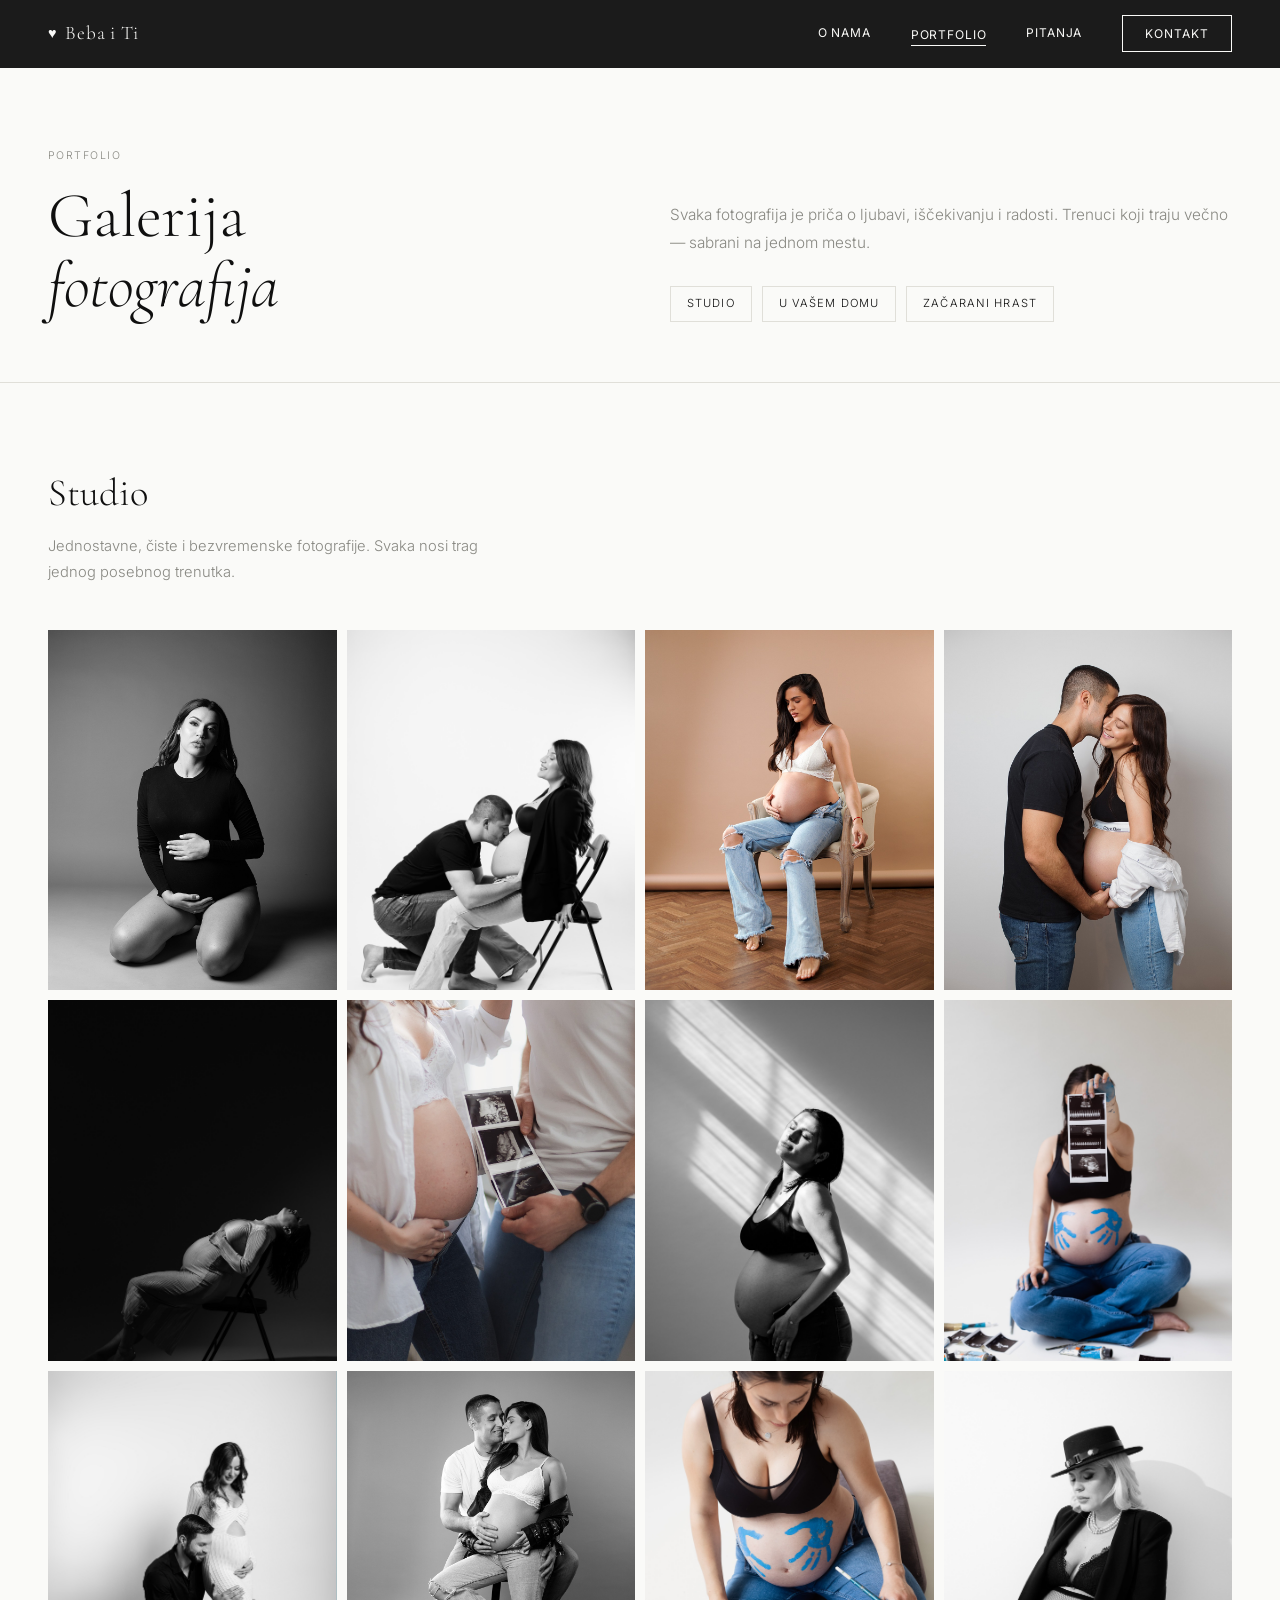
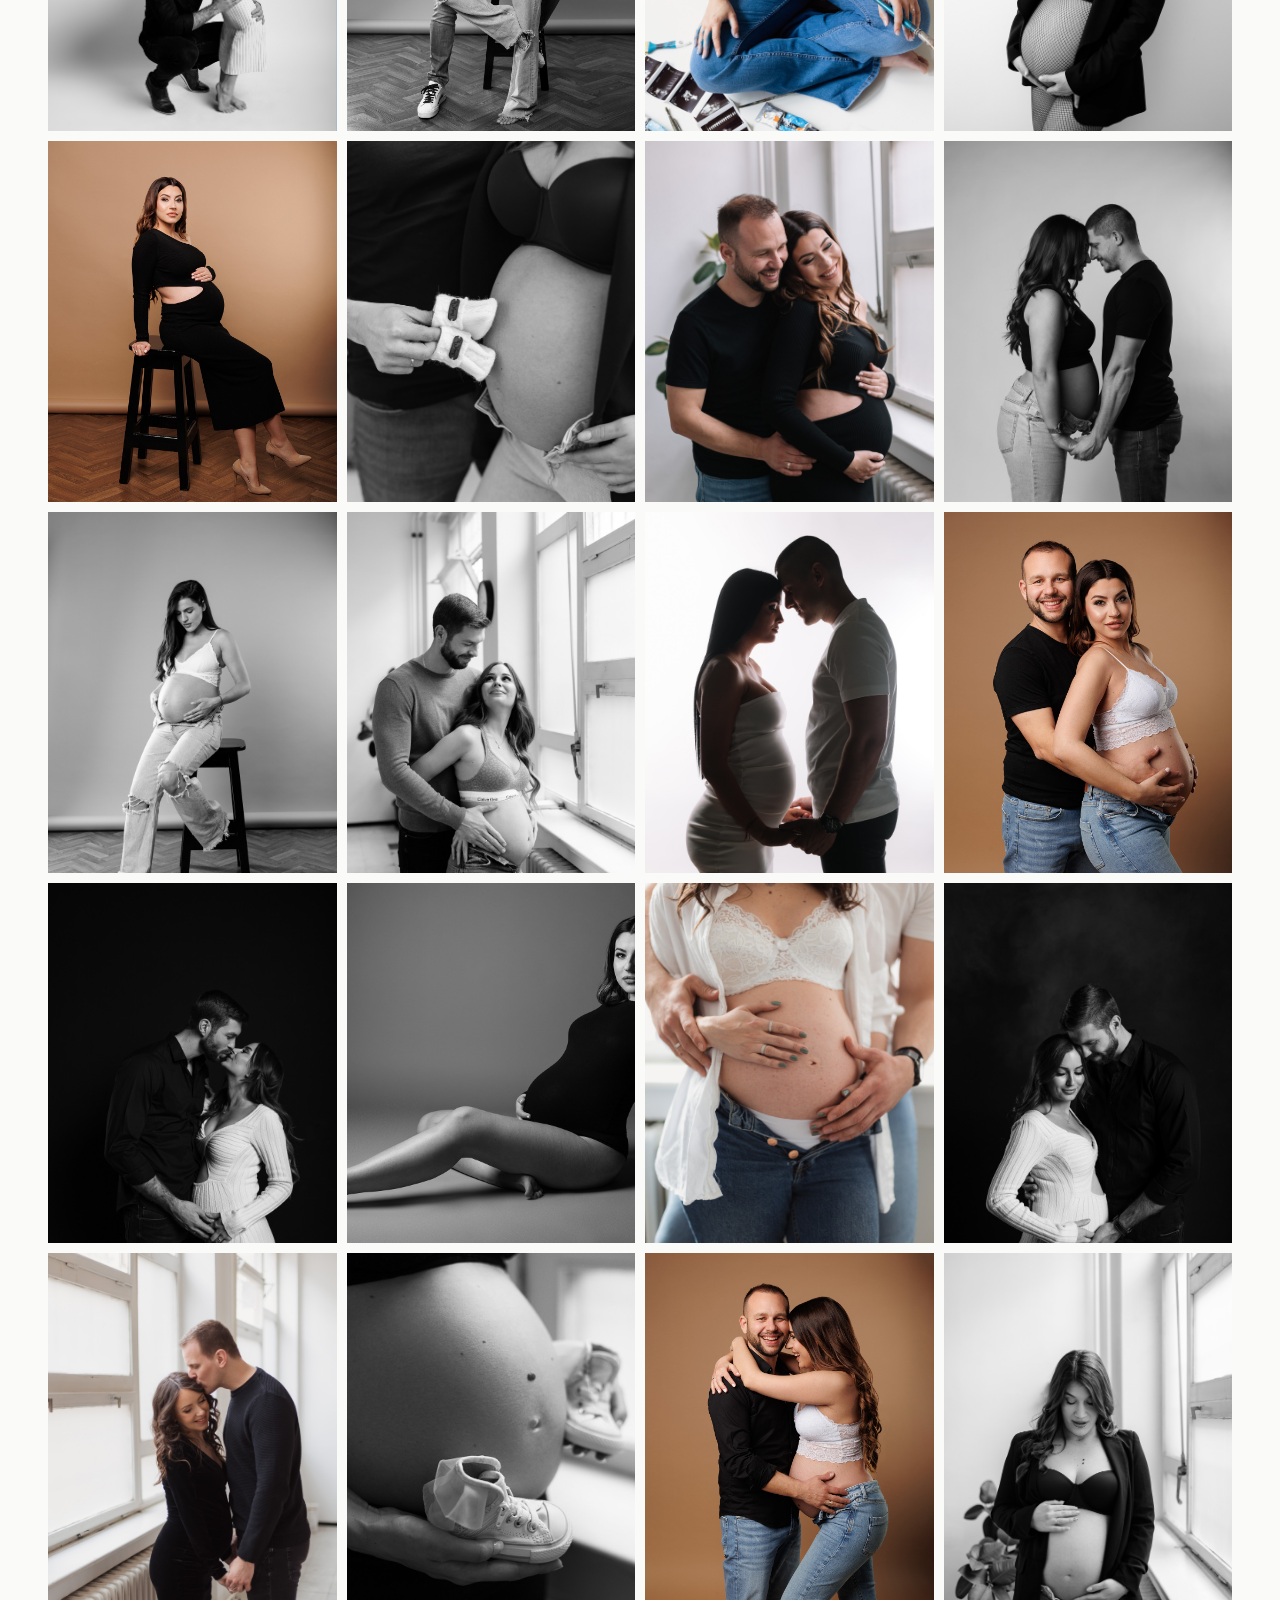
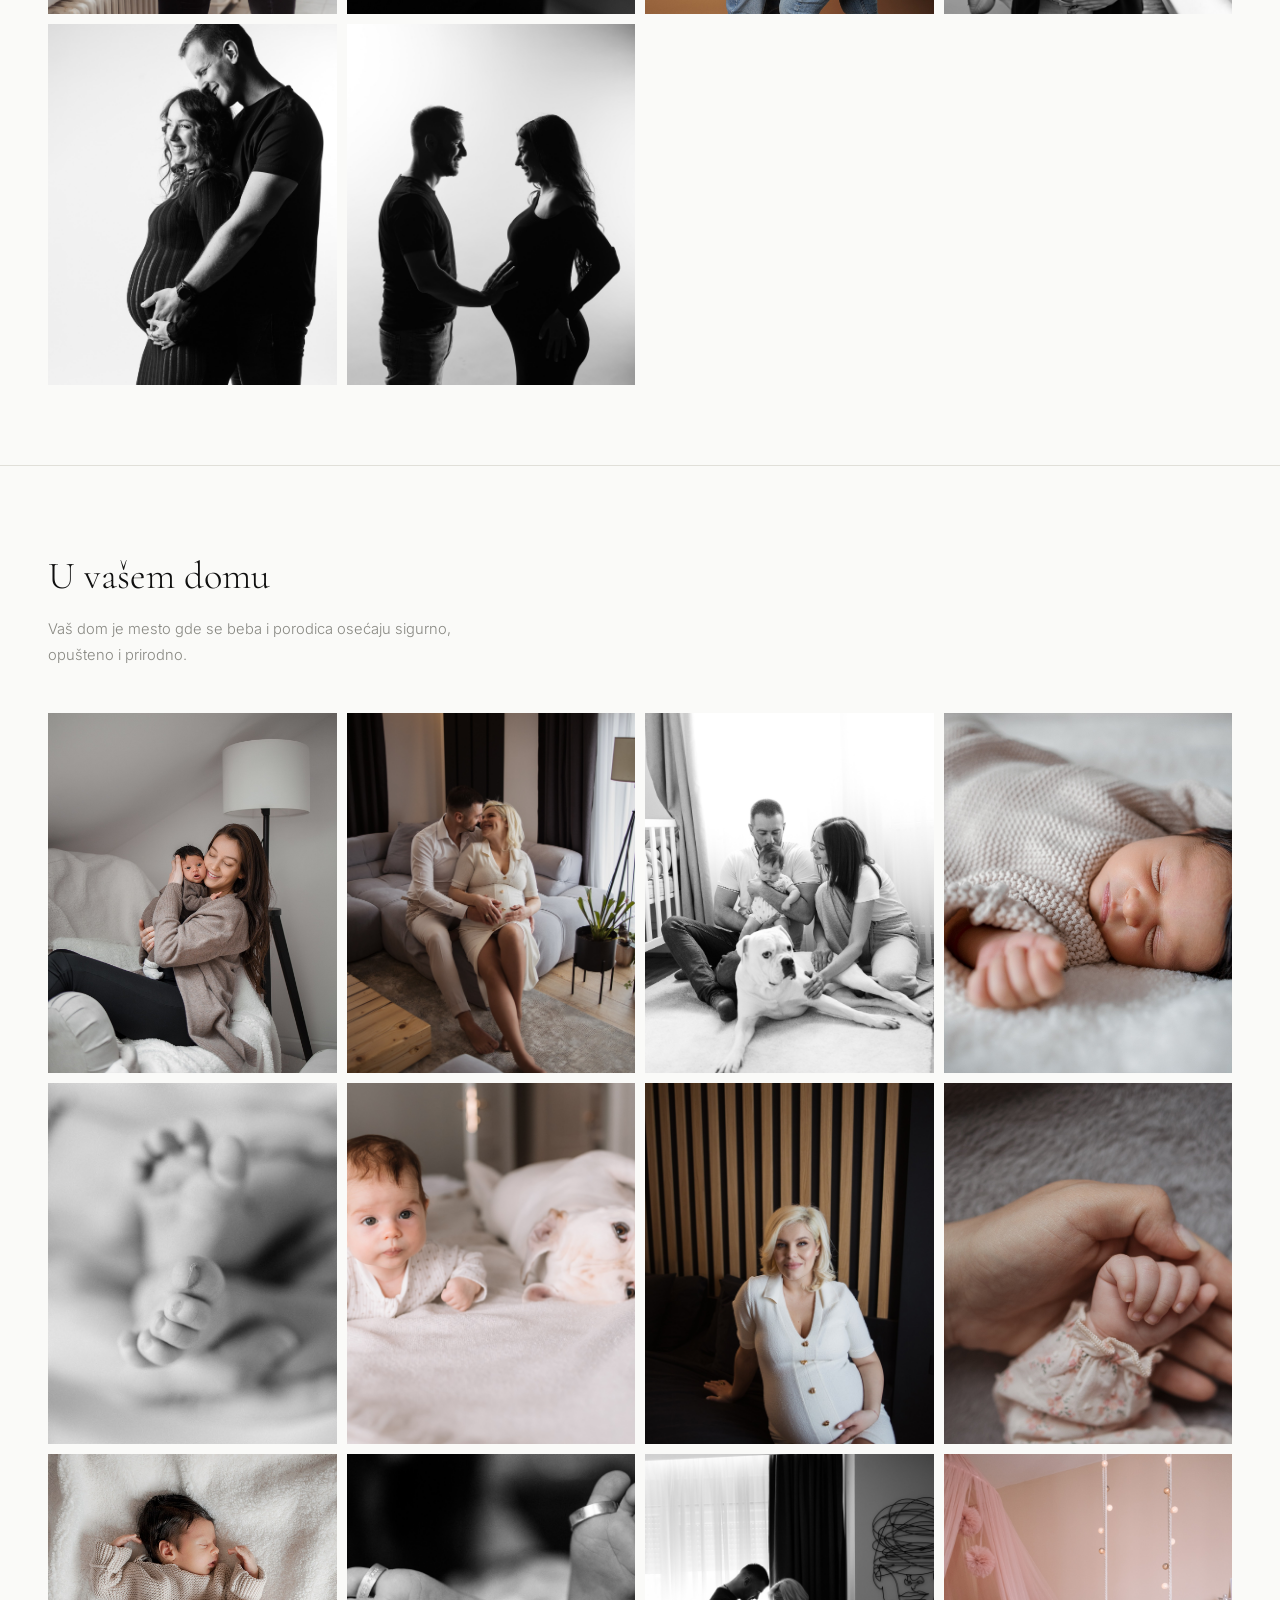
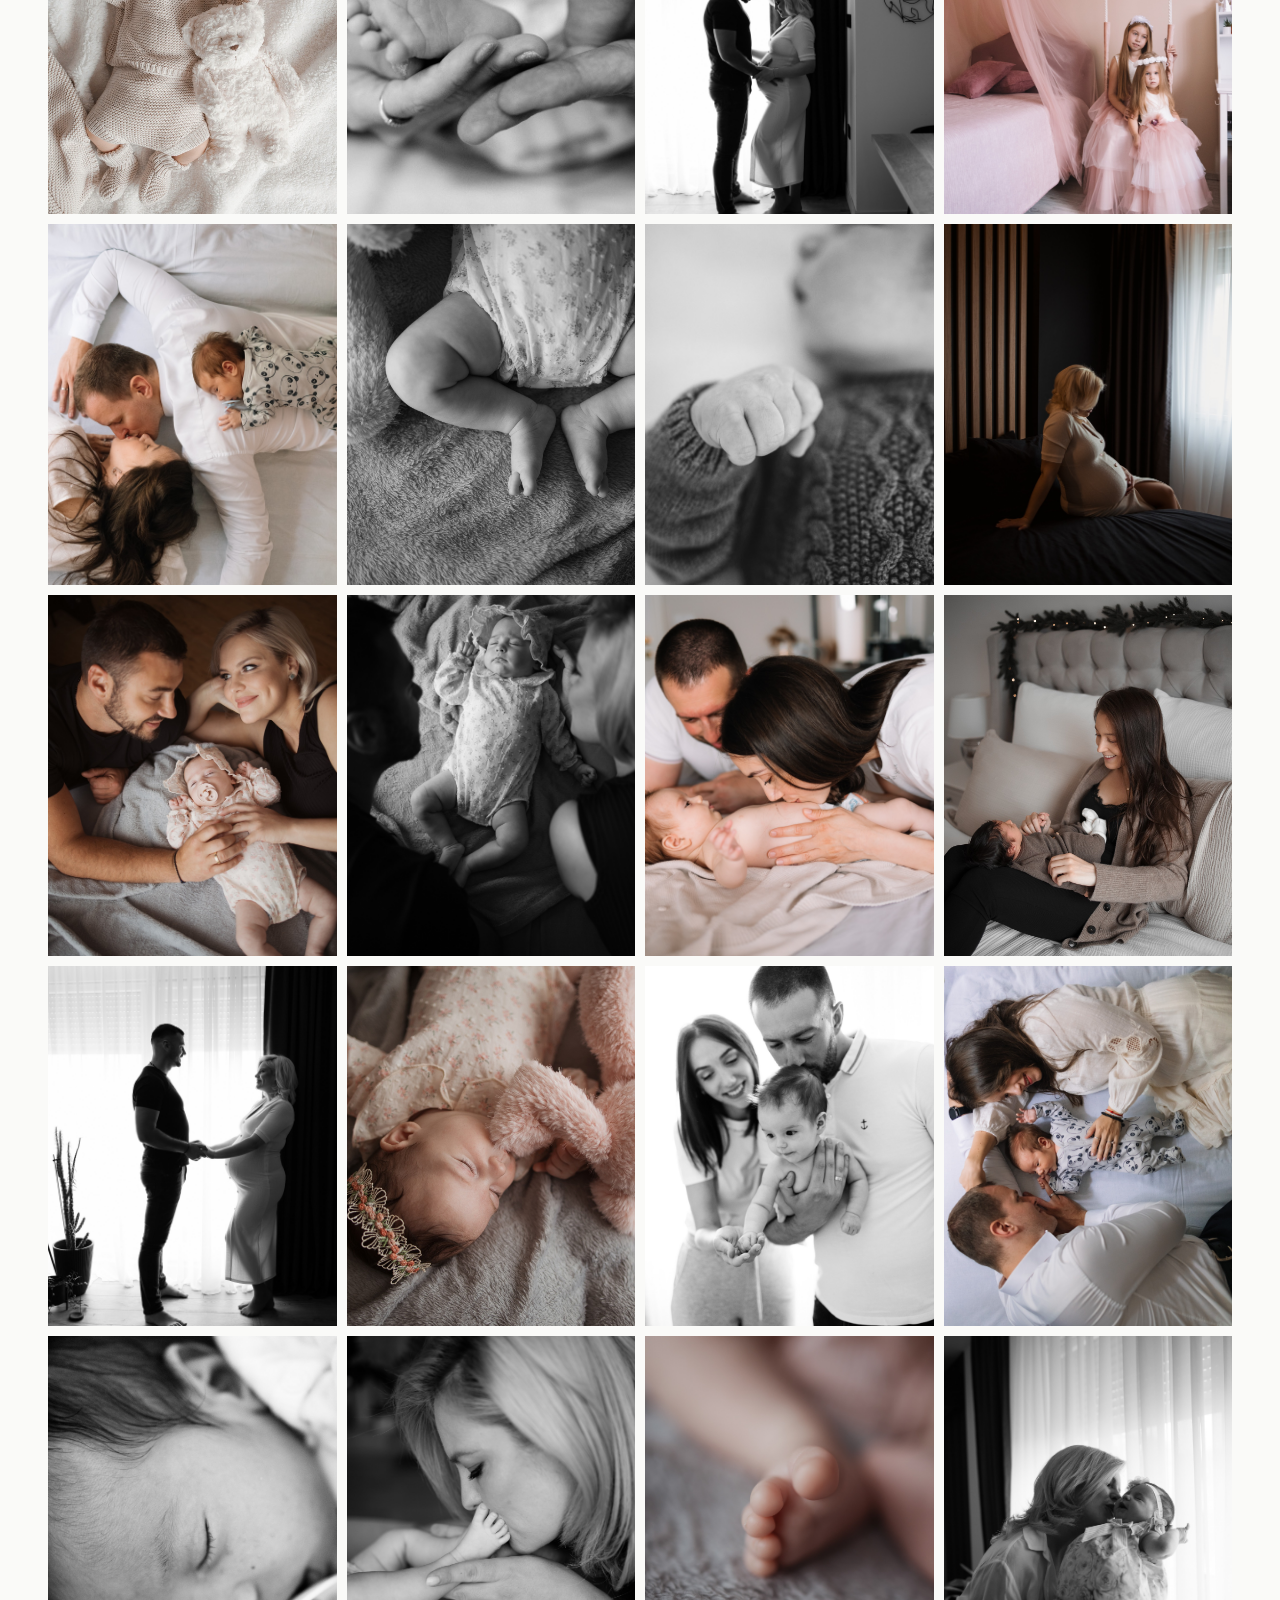
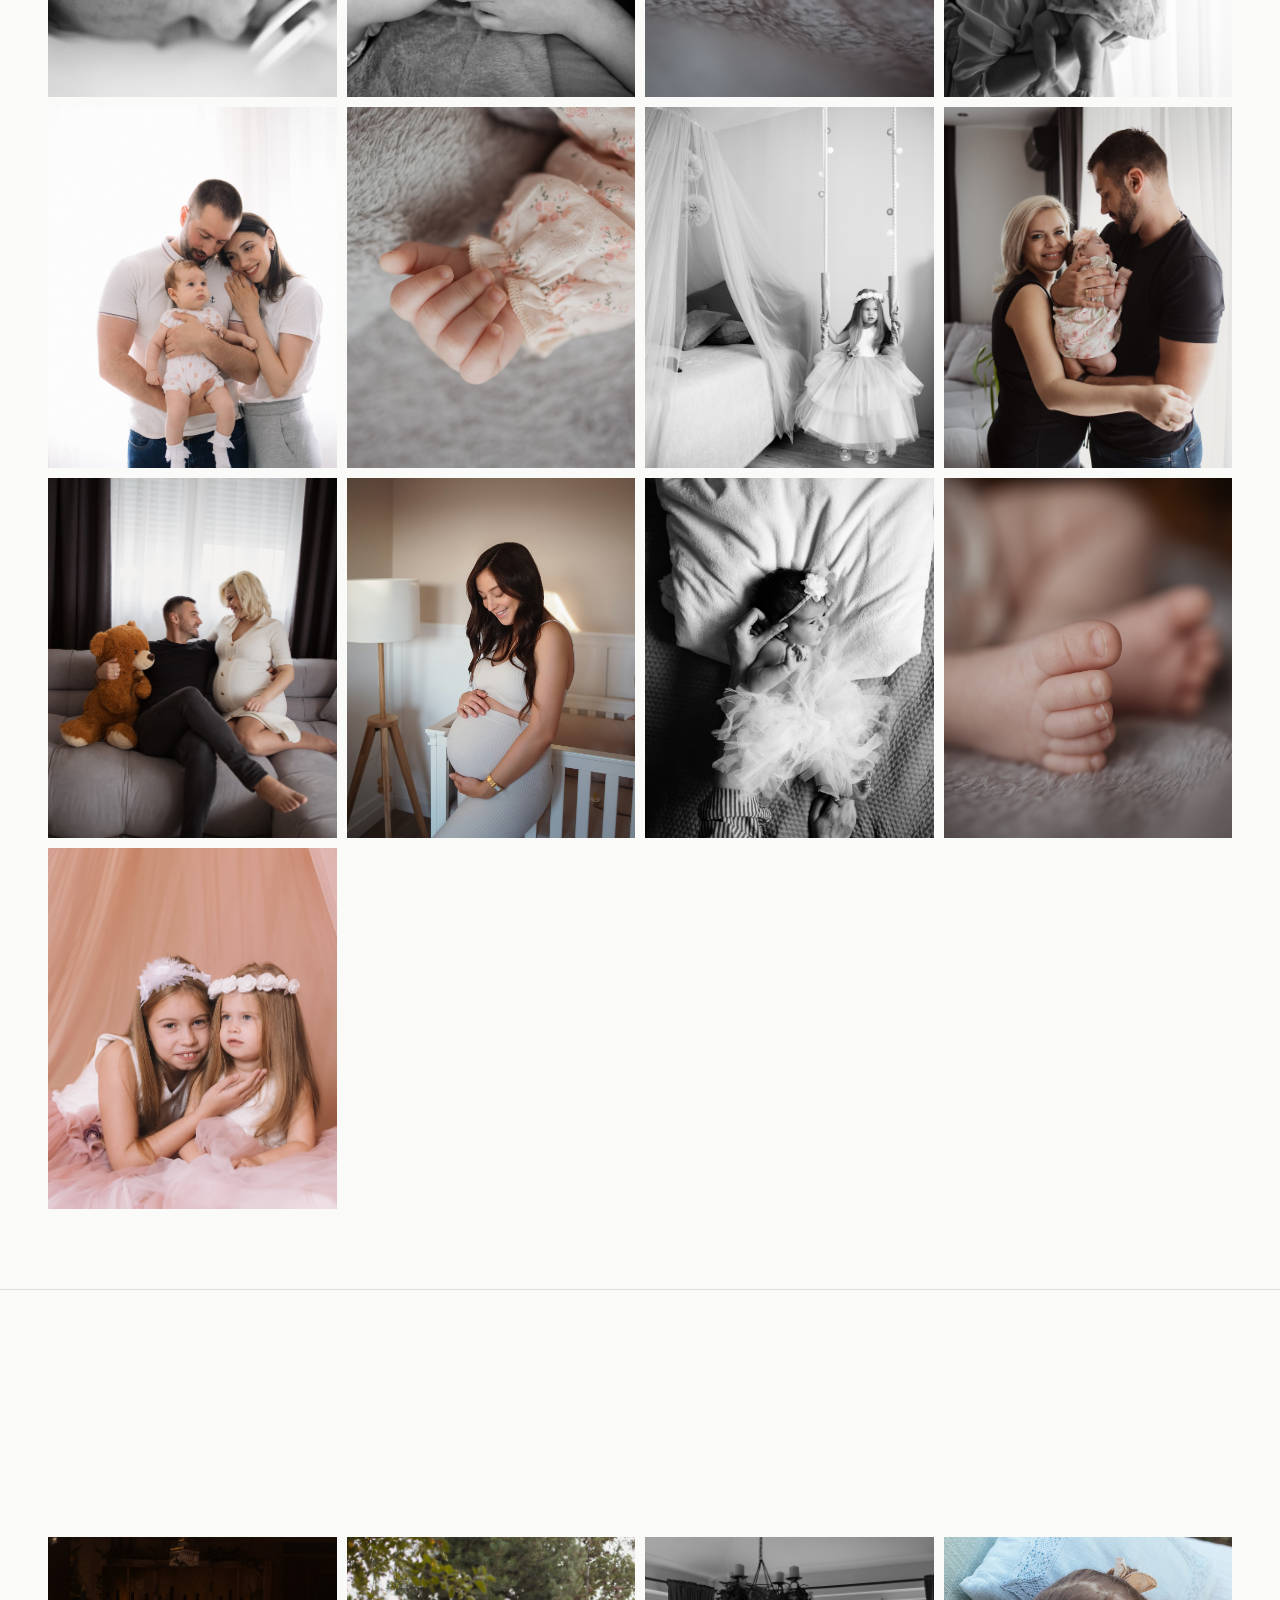
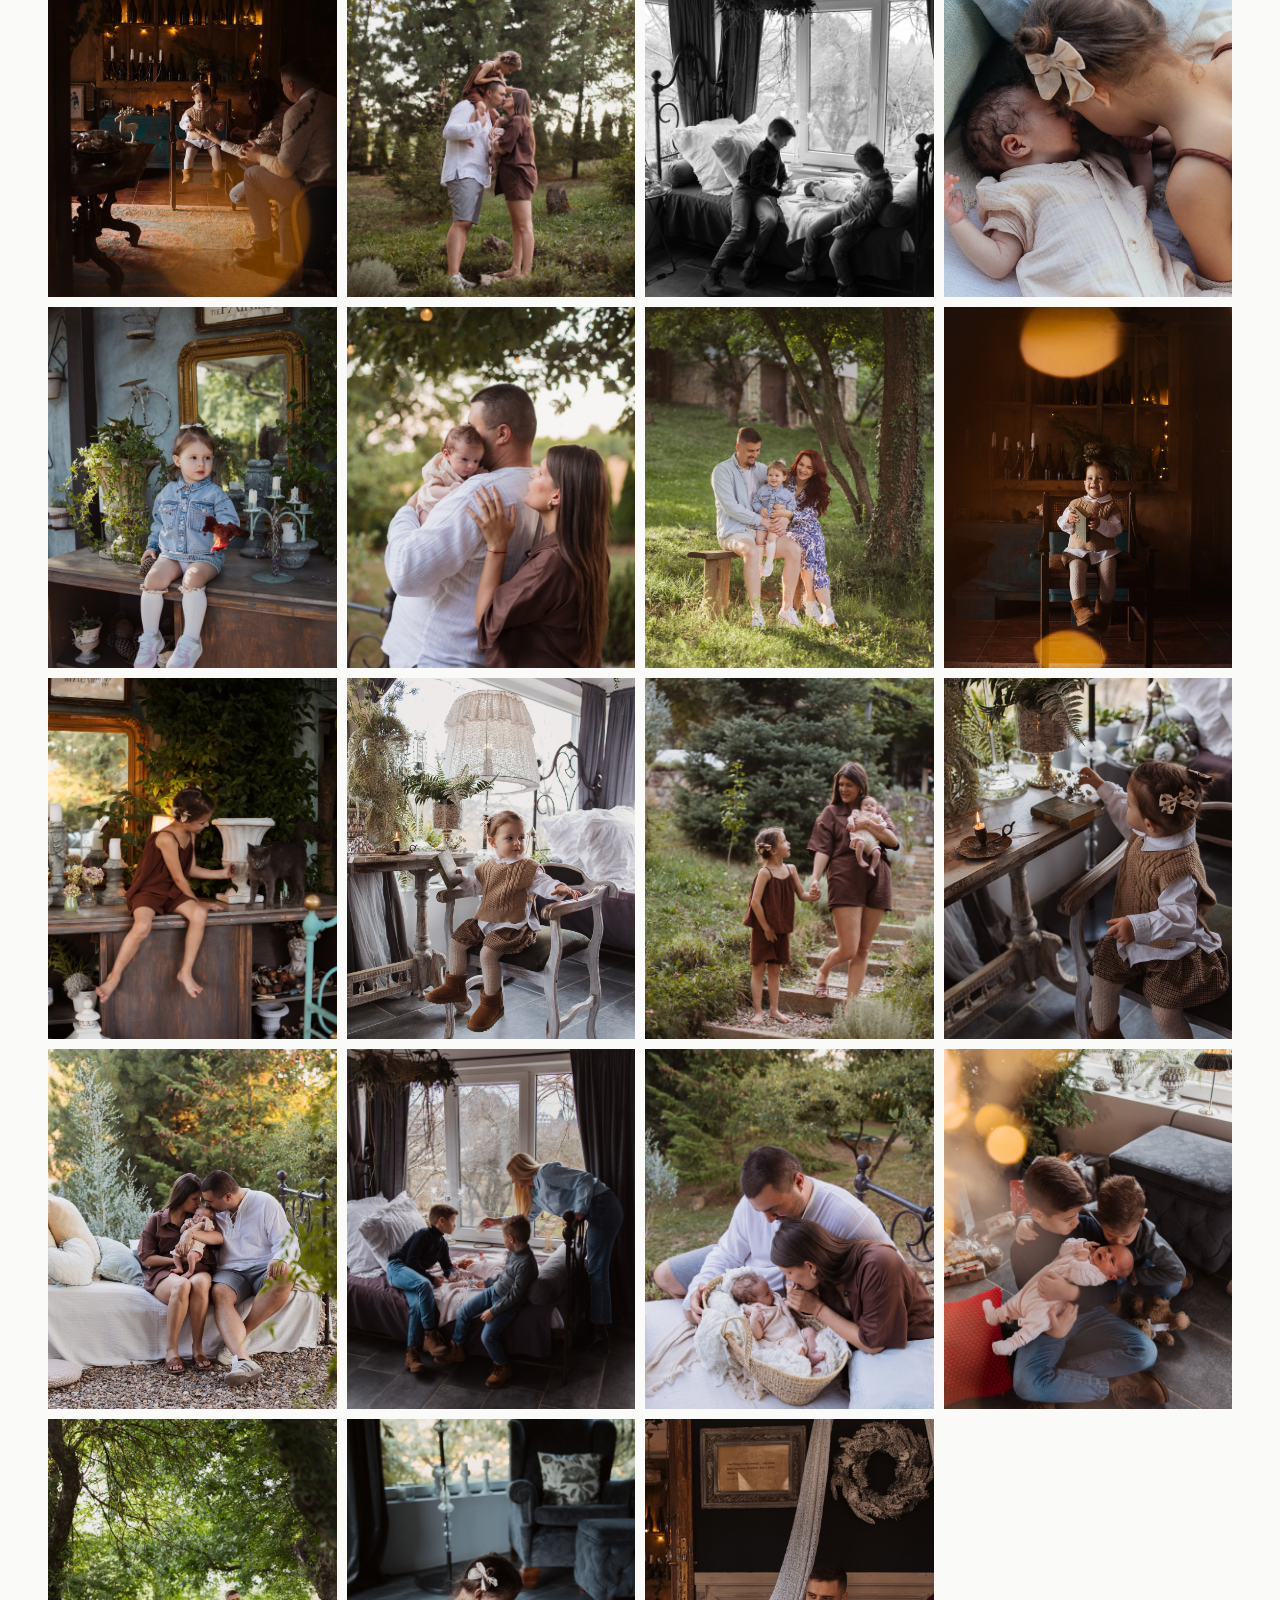
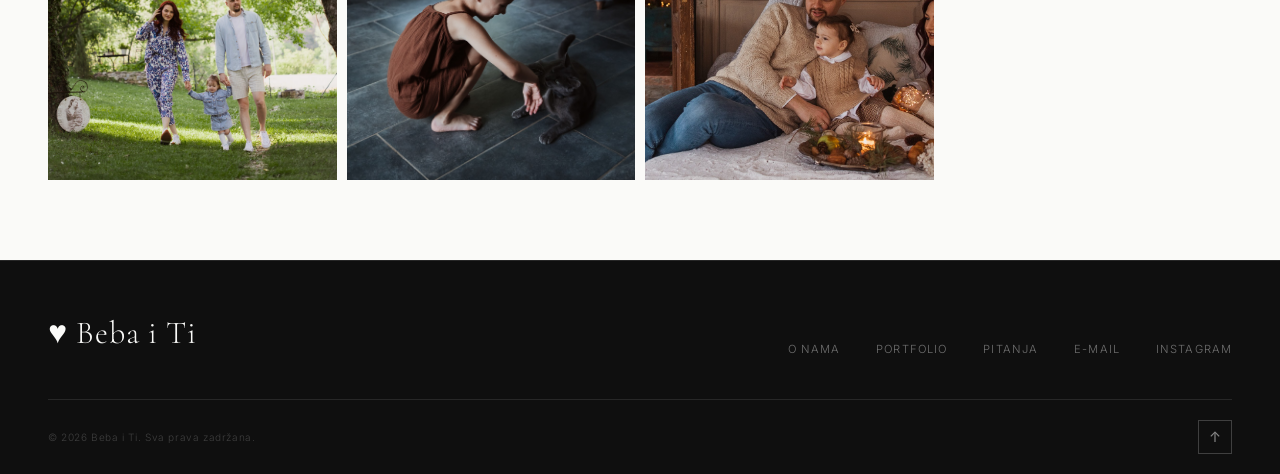
==== commit e58fe3cc: "Add hero landing image and redesign portfolio images layout" ====
--- a/portfolio.html
+++ b/portfolio.html
@@ -3,8 +3,6 @@
 <head>
 <meta charset="UTF-8">
 <meta name="viewport" content="width=device-width, initial-scale=1.0">
-
-<!-- ── PRIMARY SEO ── -->
 <title>Portfolio | Beba i Ti — Fotografije trudnica, beba i porodica</title>
 <meta name="description" content="Kompletna galerija fotografija trudnica, novorođenčadi i porodica. Studio, vaš dom i Začarani hrast u Vrdniku — pogledajte ceo portfolio fotografa Beba i Ti.">
 <meta name="keywords" content="portfolio fotograf, fotografije trudnica, fotografije beba, newborn galerija, porodične fotografije, Začarani hrast Vrdnik, fotograf Ruma">
@@ -12,8 +10,6 @@
 <meta name="robots" content="index, follow, max-image-preview:large">
 <link rel="canonical" href="https://www.bebaiti.rs/portfolio.html">
 <meta name="theme-color" content="#F7F6F2">
-
-<!-- ── OPEN GRAPH ── -->
 <meta property="og:type" content="website">
 <meta property="og:site_name" content="Beba i Ti">
 <meta property="og:title" content="Portfolio | Beba i Ti — Fotografije trudnica, beba i porodica">
@@ -23,22 +19,15 @@
 <meta property="og:image:height" content="630">
 <meta property="og:url" content="https://www.bebaiti.rs/portfolio.html">
 <meta property="og:locale" content="sr_RS">
-
-<!-- ── TWITTER CARD ── -->
 <meta name="twitter:card" content="summary_large_image">
 <meta name="twitter:title" content="Portfolio | Beba i Ti">
 <meta name="twitter:description" content="Galerija fotografija trudnica, novorođenčadi i porodica.">
 <meta name="twitter:image" content="https://www.bebaiti.rs/og-image.jpg">
-
-<!-- ── FAVICON ── -->
 <link rel="icon" type="image/svg+xml" href="favicon.svg">
-
-<!-- ── PRECONNECT / FONTS ── -->
+<link rel="icon" href="favicon/favicon.ico">
 <link rel="preconnect" href="https://fonts.googleapis.com">
 <link rel="preconnect" href="https://fonts.gstatic.com" crossorigin>
 <link rel="stylesheet" href="css/style.css">
-
-<!-- ── STRUCTURED DATA: Breadcrumb + ImageGallery ── -->
 <script type="application/ld+json">
 {
   "@context": "https://schema.org",
@@ -49,15 +38,6 @@
   ]
 }
 </script>
-<script type="application/ld+json">
-{
-  "@context": "https://schema.org",
-  "@type": "ImageGallery",
-  "name": "Portfolio — Beba i Ti",
-  "description": "Galerija fotografija trudnica, novorođenčadi i porodica u studiju, domu i na Začaranom hrastu u Vrdniku.",
-  "url": "https://www.bebaiti.rs/portfolio.html"
-}
-</script>
 </head>
 <body>
 
@@ -72,21 +52,28 @@
     </a>
 
     <nav class="main-nav" aria-label="Glavna navigacija">
-      <a href="index.html#o-meni">O Nama</a>
+      <a href="index.html#o-meni">O Nama </a>
       <div class="nav-dropdown">
         <a href="portfolio.html" class="active">Portfolio</a>
         <div class="dropdown-menu">
-          <a href="#studio">Studio</a>
-          <a href="#dom">U vašem domu</a>
-          <a href="#hrast">Začarani hrast</a>
+          <div class="dropdown-menu-inner">
+            <a href="#studio">Studio</a>
+            <a href="#dom">U vašem domu</a>
+            <a href="#hrast">Začarani hrast</a>
+          </div>
         </div>
       </div>
       <a href="index.html#pitanja">Pitanja</a>
       <a href="index.html#kontakt" class="nav-cta">Kontakt</a>
     </nav>
 
+    <!-- ── SVG hamburger — identičan kao na index.html ── -->
     <button class="menu-toggle" id="menuToggle" aria-label="Otvori meni" aria-expanded="false" aria-controls="mobileNav">
-      <span></span><span></span><span></span>
+      <svg width="24" height="24" viewBox="0 0 24 24" fill="none" stroke="currentColor" stroke-width="1.5" stroke-linecap="round">
+        <line x1="3" y1="6" x2="21" y2="6" class="menu-line menu-line-1"></line>
+        <line x1="3" y1="12" x2="21" y2="12" class="menu-line menu-line-2"></line>
+        <line x1="3" y1="18" x2="21" y2="18" class="menu-line menu-line-3"></line>
+      </svg>
     </button>
   </div>
 </header>
@@ -94,7 +81,7 @@
 <!-- ── MOBILE NAV ── -->
 <div class="mobile-nav" id="mobileNav">
   <nav aria-label="Mobilna navigacija">
-    <a href="index.html#o-meni">O meni</a>
+    <a href="index.html#o-meni">O Nama</a>
     <a href="#studio">Studio</a>
     <a href="#dom">U vašem domu</a>
     <a href="#hrast">Začarani hrast</a>
@@ -132,7 +119,6 @@
       <p>Jednostavne, čiste i bezvremenske fotografije. Svaka nosi trag jednog posebnog trenutka.</p>
     </div>
     <div class="gallery-grid" id="grid-studio">
-
       <figure><img src="Studio - Beba i Ti/imgi_1_fotografisanjetrudnicastudio18.jpg" alt="Trudnička fotografija u studiju" loading="lazy" width="800" height="1000"><span class="fig-num">001</span></figure>
       <figure><img src="Studio - Beba i Ti/imgi_2_fotografisanjetrudnicastudio14.jpg" alt="Trudnička fotografija u studiju" loading="lazy" width="800" height="1000"><span class="fig-num">002</span></figure>
       <figure><img src="Studio - Beba i Ti/imgi_3_fotografisanjetrudnicastudio1.jpg" alt="Trudnička fotografija u studiju" loading="lazy" width="800" height="1000"><span class="fig-num">003</span></figure>
@@ -163,7 +149,6 @@
       <figure><img src="Studio - Beba i Ti/imgi_28_fotografisanjetrudnicastudio13.jpg" alt="Trudnička fotografija u studiju" loading="lazy" width="800" height="1000"><span class="fig-num">028</span></figure>
       <figure><img src="Studio - Beba i Ti/imgi_29_fotografisanjetrudnicastudio10.jpg" alt="Trudnička fotografija u studiju" loading="lazy" width="800" height="1000"><span class="fig-num">029</span></figure>
       <figure><img src="Studio - Beba i Ti/imgi_30_fotografisanjetrudnicastudio16.jpg" alt="Trudnička fotografija u studiju" loading="lazy" width="800" height="1000"><span class="fig-num">030</span></figure>
-
     </div>
   </section>
 
@@ -174,7 +159,6 @@
       <p>Vaš dom je mesto gde se beba i porodica osećaju sigurno, opušteno i prirodno.</p>
     </div>
     <div class="gallery-grid" id="grid-dom">
-
       <figure><img src="U vašem domu - Beba i Ti/imgi_1_fotografisanjebeba4.jpg" alt="Fotografisanje bebe u domu" loading="lazy" width="800" height="1000"><span class="fig-num">001</span></figure>
       <figure><img src="U vašem domu - Beba i Ti/imgi_2_fotografisanjetrudnica.jpg" alt="Fotografisanje trudnice u domu" loading="lazy" width="800" height="1000"><span class="fig-num">002</span></figure>
       <figure><img src="U vašem domu - Beba i Ti/imgi_3_fotografisanjeporodice1.jpg" alt="Porodična fotografija" loading="lazy" width="800" height="1000"><span class="fig-num">003</span></figure>
@@ -212,7 +196,6 @@
       <figure><img src="U vašem domu - Beba i Ti/imgi_35_fotografisanjebeba-scaled.jpg" alt="Fotografisanje bebe" loading="lazy" width="800" height="1000"><span class="fig-num">035</span></figure>
       <figure><img src="U vašem domu - Beba i Ti/imgi_36_fotografisanjebeba17.jpg" alt="Fotografisanje bebe" loading="lazy" width="800" height="1000"><span class="fig-num">036</span></figure>
       <figure><img src="U vašem domu - Beba i Ti/imgi_37_fotografisanjedece1.jpg" alt="Fotografisanje dece" loading="lazy" width="800" height="1000"><span class="fig-num">037</span></figure>
-
     </div>
   </section>
 
@@ -223,7 +206,6 @@
       <p>Savršena lokacija u Vrdniku — za trudnice, parove i porodice u svako doba godine.</p>
     </div>
     <div class="gallery-grid" id="grid-hrast">
-
       <figure><img src="Začarani Hrast - Beba i Ti/imgi_1_zacaranihrast1.jpg" alt="Fotografisanje na Začaranom hrastu, Vrdnik" loading="lazy" width="800" height="1000"><span class="fig-num">001</span></figure>
       <figure><img src="Začarani Hrast - Beba i Ti/imgi_2_zacaranihrast17.jpg" alt="Fotografisanje na Začaranom hrastu, Vrdnik" loading="lazy" width="800" height="1000"><span class="fig-num">002</span></figure>
       <figure><img src="Začarani Hrast - Beba i Ti/imgi_3_zacaranihrast9.jpg" alt="Fotografisanje na Začaranom hrastu, Vrdnik" loading="lazy" width="800" height="1000"><span class="fig-num">003</span></figure>
@@ -243,7 +225,6 @@
       <figure><img src="Začarani Hrast - Beba i Ti/imgi_17_zacaranihrast16.jpg" alt="Fotografisanje na Začaranom hrastu, Vrdnik" loading="lazy" width="800" height="1000"><span class="fig-num">017</span></figure>
       <figure><img src="Začarani Hrast - Beba i Ti/imgi_18_zacaranihrast2.jpg" alt="Fotografisanje na Začaranom hrastu, Vrdnik" loading="lazy" width="800" height="1000"><span class="fig-num">018</span></figure>
       <figure><img src="Začarani Hrast - Beba i Ti/imgi_19_zacaranihrast15.jpg" alt="Fotografisanje na Začaranom hrastu, Vrdnik" loading="lazy" width="800" height="1000"><span class="fig-num">019</span></figure>
-
     </div>
   </section>
 
@@ -252,10 +233,9 @@
 <!-- ── FOOTER ── -->
 <footer class="site-footer">
   <div class="footer-inner">
-
     <div class="footer-top">
       <div class="footer-brand">
-        <a href="#hero" class="footer-logo">♥ Beba i Ti</a>
+        <a href="index.html" class="footer-logo">♥ Beba i Ti</a>
       </div>
       <nav class="footer-nav" aria-label="Footer navigacija">
         <a href="index.html#o-meni">O Nama</a>
@@ -265,14 +245,13 @@
         <a href="https://www.instagram.com/beba.i.ti/" target="_blank" rel="noopener">Instagram</a>
       </nav>
     </div>
-
     <div class="footer-bottom">
       <p class="footer-copy">© <span id="year"></span> Beba i Ti. Sva prava zadržana.</p>
       <button id="toTop" class="to-top" aria-label="Na vrh strane">↑</button>
     </div>
-
   </div>
 </footer>
+
 <!-- ── LIGHTBOX ── -->
 <div class="lightbox" id="lightbox" role="dialog" aria-label="Pregled fotografije" aria-modal="true">
   <button class="lightbox-close" id="lbClose" aria-label="Zatvori">✕</button>
--- a/css/style.css
+++ b/css/style.css
@@ -29,7 +29,7 @@
 button { font-family: inherit; background: none; border: none; cursor: pointer; color: inherit; padding: 0; }
 h1, h2, h3 { margin: 0; font-weight: 400; }
 
-/* ── SCROLLBAR (crna, sajt-wide) ── */
+/* ── SCROLLBAR ── */
 html { scrollbar-width: thin; scrollbar-color: var(--black) var(--off); }
 ::-webkit-scrollbar { width: 11px; height: 11px; }
 ::-webkit-scrollbar-track { background: var(--off); }
@@ -78,25 +78,14 @@
 .main-nav a.nav-cta::after { display: none; }
 .main-nav a.nav-cta:hover { background: currentColor; color: var(--black); }
 
-/*
-  ── NAV DROPDOWN (fixed) ──
-  Problem sa starom verzijom: meni je bio razmaknut od linka (top: calc(100% + 14px))
-  pa je taj razmak bio "mrtva zona" — kursor gubi hover pre nego što stigne do menija,
-  zato je meni delovao kao da se zatvara prebrzo / "ne moze da ga isprati".
-  Resenje:
-  1) meni se sada naslanja direktno na link (top: 100%, bez gap-a),
-     a vizuelni razmak se simulira sa transparentnim padding-top na samom meniju —
-     to produzuje hover hitbox umesto da ga prekida.
-  2) otvaranje je brzo (.18s), zatvaranje malo sporije (.45s, sa transition-delay)
-     tako da postoji "grace period" dok kursor prelazi u meni.
-*/
+/* ── NAV DROPDOWN ── */
 .nav-dropdown { position: relative; }
 .dropdown-menu {
   position: absolute;
   top: 100%;
   left: 50%;
   transform: translateX(-50%) translateY(4px);
-  padding-top: 16px; /* nevidljivi "mostic" koji produzuje hover oblast */
+  padding-top: 16px;
   width: max-content;
   min-width: 180px;
   opacity: 0;
@@ -133,17 +122,14 @@
 .menu-toggle svg { width: 24px; height: 24px; transition: transform .35s var(--ease); }
 .menu-toggle .menu-line { transition: stroke-dashoffset .35s var(--ease), transform .35s var(--ease), opacity .35s var(--ease); }
 
-/* Hamburger → X animacija */
 .menu-toggle[aria-expanded="true"] svg { transform: rotate(90deg); }
-.menu-toggle[aria-expanded="true"] .menu-line-1 { 
-  stroke-dasharray: 30; 
+.menu-toggle[aria-expanded="true"] .menu-line-1 {
+  stroke-dasharray: 30;
   stroke-dashoffset: 30;
   transform: translate(0, 6px) rotate(45deg);
 }
-.menu-toggle[aria-expanded="true"] .menu-line-2 { 
-  opacity: 0;
-}
-.menu-toggle[aria-expanded="true"] .menu-line-3 { 
+.menu-toggle[aria-expanded="true"] .menu-line-2 { opacity: 0; }
+.menu-toggle[aria-expanded="true"] .menu-line-3 {
   stroke-dasharray: 30;
   stroke-dashoffset: 30;
   transform: translate(0, -6px) rotate(-45deg);
@@ -168,36 +154,71 @@
 .mobile-nav-sub a { font-size: .74rem; letter-spacing: .08em; text-transform: uppercase; color: rgba(245,244,240,.4); transition: color .25s; }
 .mobile-nav-sub a:hover { color: rgba(245,244,240,.8); }
 
-/* ── HERO (minimalistički — crno-belo) ── */
+/* ═══════════════════════════════════════════
+   HERO — SPLIT LAYOUT (slika levo, tekst desno)
+   ═══════════════════════════════════════════ */
 .hero {
+  display: grid;
+  grid-template-columns: 55% 45%;
+  min-height: 100vh;
+  overflow: hidden;
+}
+
+/* Leva strana: fotografija */
+.hero-image-panel {
   position: relative;
-  min-height: 70vh;
-  display: flex; align-items: center; justify-content: center;
   overflow: hidden;
+}
+.hero-photo {
+  position: absolute;
+  inset: 0;
+  width: 100%;
+  height: 100%;
+  object-fit: cover;
+  object-position: center top;
+  /* Suptilan zoom-in na load */
+  transform: scale(1.04);
+  transition: transform 1.6s var(--ease);
+}
+.hero-photo.loaded,
+.hero-image-panel .hero-photo {
+  transform: scale(1);
+  animation: heroZoom 1.6s var(--ease) forwards;
+}
+@keyframes heroZoom {
+  from { transform: scale(1.04); }
+  to   { transform: scale(1); }
+}
+
+/* Desna strana: tekst */
+.hero-text-panel {
+  display: flex;
+  align-items: center;
+  justify-content: center;
+  padding: calc(var(--hh) + 60px) 64px 60px;
   background: var(--white);
-  border-bottom: 1px solid var(--line);
-}
-
-.hero-glow {
-  display: none;
-}
-
-.hero-grain {
-  display: none;
+  position: relative;
+}
+
+/* Tanka vertikalna linija između panela */
+.hero-text-panel::before {
+  content: '';
+  position: absolute;
+  left: 0; top: 20%; bottom: 20%;
+  width: 1px;
+  background: var(--line);
 }
 
 .hero-content {
-  position: relative; z-index: 2;
-  max-width: 680px;
-  padding: 40px 48px;
-  color: var(--black);
-  text-align: center;
+  max-width: 400px;
+  width: 100%;
 }
 
 .hero-eyebrow {
-  display: flex; align-items: center; justify-content: center; gap: 14px;
-  margin-bottom: 18px;
+  display: flex; align-items: center; gap: 14px;
+  margin-bottom: 28px;
   font-size: .68rem; letter-spacing: .16em; text-transform: uppercase;
+  color: var(--mid);
   opacity: 0; transform: translateY(12px);
   transition: opacity .8s var(--ease) .3s, transform .8s var(--ease) .3s;
 }
@@ -206,9 +227,10 @@
 
 .hero-title {
   font-family: var(--serif);
-  font-size: clamp(2.2rem, 5vw, 3.8rem);
-  font-weight: 300; line-height: 1.1;
-  margin-bottom: 12px;
+  font-size: clamp(2.6rem, 4vw, 4rem);
+  font-weight: 300; line-height: 1.08;
+  margin-bottom: 20px;
+  color: var(--black);
   opacity: 0; transform: translateY(18px);
   transition: opacity 1s var(--ease) .5s, transform 1s var(--ease) .5s;
 }
@@ -216,18 +238,18 @@
 .hero-title em { font-style: italic; display: block; }
 
 .hero-tagline {
-  font-size: .88rem;
+  font-size: .9rem;
   font-weight: 300;
-  line-height: 1.6;
+  line-height: 1.75;
   color: var(--mid);
-  margin: 0 0 24px;
+  margin: 0 0 36px;
   opacity: 0; transform: translateY(14px);
   transition: opacity .8s var(--ease) .65s, transform .8s var(--ease) .65s;
 }
 .hero-tagline.in { opacity: 1; transform: none; }
 
 .hero-actions {
-  display: flex; align-items: center; justify-content: center; gap: 16px; flex-wrap: wrap;
+  display: flex; align-items: center; flex-direction: row; gap: 20px; flex-wrap: wrap;
   opacity: 0; transform: translateY(14px);
   transition: opacity .8s var(--ease) .8s, transform .8s var(--ease) .8s;
 }
@@ -237,7 +259,7 @@
   display: inline-flex; align-items: center; gap: 10px;
   background: var(--black); color: var(--white);
   font-size: .72rem; font-weight: 500; letter-spacing: .1em; text-transform: uppercase;
-  padding: 12px 26px;
+  padding: 13px 28px;
   transition: background .3s, transform .2s;
 }
 .hero-cta:hover { background: var(--mid); transform: translateY(-1px); }
@@ -249,41 +271,7 @@
   color: var(--black); border-bottom: 1px solid var(--black); padding-bottom: 2px;
   transition: opacity .3s;
 }
-.hero-cta-secondary:hover { opacity: .6; }
-
-/* ── Scroll hint (chevron animacija) ── */
-.hero::after {
-  content: '';
-  position: absolute;
-  bottom: 24px;
-  left: 50%;
-  transform: translateX(-50%);
-  width: 32px;
-  height: 32px;
-  background: url('data:image/svg+xml;utf8,<svg xmlns="http://www.w3.org/2000/svg" viewBox="0 0 24 24" fill="none" stroke="black" stroke-width="1.5" stroke-linecap="round" stroke-linejoin="round"><polyline points="6 9 12 15 18 9"></polyline></svg>') no-repeat center;
-  background-size: 24px 24px;
-  opacity: .6;
-  z-index: 2;
-  animation: scrollChevron 2s ease-in-out infinite;
-}
-
-.hero::before {
-  display: none;
-}
-
-@keyframes scrollChevron {
-  0% { 
-    transform: translateX(-50%) translateY(0);
-    opacity: .6;
-  }
-  50% { 
-    opacity: .3;
-  }
-  100% { 
-    transform: translateX(-50%) translateY(12px);
-    opacity: 0;
-  }
-}
+.hero-cta-secondary:hover { opacity: .5; }
 
 /* ── REVEAL ── */
 .reveal { opacity: 0; transform: translateY(18px); transition: opacity .9s var(--ease), transform .9s var(--ease); }
@@ -301,7 +289,7 @@
 .divider { max-width: var(--max); margin: 0 auto; padding: 0 48px; }
 .divider::after { content: ''; display: block; height: 1px; background: var(--line); }
 
-/* ── PORTFOLIO PREVIEW / "ODABRANE FOTOGRAFIJE" ── */
+/* ── PORTFOLIO PREVIEW ── */
 .portfolio-preview { padding: 100px 0; overflow: hidden; }
 .portfolio-preview-head { max-width: var(--max); margin: 0 auto; padding: 0 48px; display: grid; grid-template-columns: auto 1fr auto; align-items: end; column-gap: 32px; margin-bottom: 56px; }
 .portfolio-preview-label { font-size: .64rem; letter-spacing: .16em; text-transform: uppercase; color: var(--mid); grid-row: 1; }
@@ -366,86 +354,74 @@
 .btn-outline { display: inline-flex; align-items: center; gap: 10px; font-size: .75rem; letter-spacing: .1em; text-transform: uppercase; border: 1px solid var(--black); padding: 12px 28px; transition: background .3s, color .3s; }
 .btn-outline:hover { background: var(--black); color: var(--white); }
 
-/* ── FAQ (minimalistički sa wow animacijom) ── */
+/* ── FAQ ── */
 .faq-section { max-width: 820px; margin: 0 auto; padding: 100px 48px; }
 .section-label { margin-bottom: 56px; }
 .section-label h2 { font-family: var(--serif); font-size: clamp(2rem, 4vw, 2.8rem); font-weight: 300; }
 .faq-list { border-top: 1px solid var(--line); }
 .faq-item { border-bottom: 1px solid var(--line); }
-.faq-btn { 
-  width: 100%; 
-  display: flex; 
-  align-items: center; 
-  gap: 20px; 
-  padding: 20px 0; 
-  text-align: left; 
+.faq-btn {
+  width: 100%;
+  display: flex;
+  align-items: center;
+  gap: 20px;
+  padding: 20px 0;
+  text-align: left;
   cursor: pointer;
   transition: opacity .3s;
 }
 .faq-btn:hover { opacity: .7; }
 .faq-n { font-size: .66rem; letter-spacing: .1em; color: var(--mid); flex-shrink: 0; width: 26px; }
 .faq-q { flex: 1; font-size: .95rem; font-weight: 400; }
-.faq-toggle { 
-  position: relative; 
-  width: 20px; 
-  height: 20px; 
+.faq-toggle {
+  position: relative;
+  width: 20px;
+  height: 20px;
   flex-shrink: 0;
   display: flex;
   align-items: center;
   justify-content: center;
 }
-.faq-toggle::before { 
-  content: '+'; 
-  font-size: 1.4rem; 
+.faq-toggle::before {
+  content: '+';
+  font-size: 1.4rem;
   line-height: 1;
   color: var(--black);
   font-weight: 300;
   transition: transform .35s var(--ease), opacity .35s var(--ease);
 }
-.faq-btn[aria-expanded="true"] .faq-toggle::before { 
+.faq-btn[aria-expanded="true"] .faq-toggle::before {
   transform: rotate(45deg) scale(1.1);
   opacity: .7;
 }
-
-.faq-body { 
-  max-height: 0; 
-  overflow: hidden; 
+.faq-body {
+  max-height: 0;
+  overflow: hidden;
   transition: max-height .5s var(--ease);
 }
-
-.faq-body p { 
-  padding: 0 0 20px 46px; 
-  margin: 0; 
-  color: var(--mid); 
-  font-size: .92rem; 
-  line-height: 1.85; 
+.faq-body p {
+  padding: 0 0 20px 46px;
+  margin: 0;
+  color: var(--mid);
+  font-size: .92rem;
+  line-height: 1.85;
   max-width: 560px;
-  /* Wow efekat - min animacija */
   animation: faqTextAppear .6s var(--ease) forwards;
 }
-
-/* Wow efekat - tekst se pojavljuje sa fade + slight slide */
 @keyframes faqTextAppear {
-  0% {
-    opacity: 0;
-    transform: translateY(-8px);
-  }
-  100% {
-    opacity: 1;
-    transform: translateY(0);
-  }
-}
-
-/* ── CONTACT (minimalistički crno-belo) ── */
+  0%   { opacity: 0; transform: translateY(-8px); }
+  100% { opacity: 1; transform: translateY(0); }
+}
+
+/* ── CONTACT ── */
 .contact-section {
   background: var(--black);
   color: var(--white);
 }
-
 .contact-head {
   max-width: var(--max);
   margin: 0 auto;
-  padding: 100px 48px 100px;
+  padding: 100px 48px;
   display: grid;
   grid-template-columns: 1fr 1fr;
   gap: 80px;
@@ -466,25 +442,15 @@
   line-height: 1.08;
 }
 .contact-head-left h2 em { font-style: italic; }
-.contact-head-right {
-  padding-bottom: 6px;
-}
+.contact-head-right { padding-bottom: 6px; }
 .contact-head-right p {
   color: rgba(255,255,255,.55);
   font-size: .95rem;
   line-height: 1.85;
   margin: 0 0 32px;
 }
-.contact-channels {
-  display: flex;
-  flex-direction: column;
-  gap: 14px;
-}
-.contact-channel {
-  display: flex;
-  align-items: baseline;
-  gap: 16px;
-}
+.contact-channels { display: flex; flex-direction: column; gap: 14px; }
+.contact-channel { display: flex; align-items: baseline; gap: 16px; }
 .contact-channel-label {
   font-size: .62rem;
   letter-spacing: .14em;
@@ -503,16 +469,9 @@
 }
 .contact-channel a:hover { border-color: rgba(255,255,255,.6); }
 
-/* ── FOOTER (minimalistički) ── */
-.site-footer {
-  background: var(--black);
-  border-top: 1px solid rgba(255,255,255,.1);
-}
-.footer-inner {
-  max-width: var(--max);
-  margin: 0 auto;
-  padding: 0 48px;
-}
+/* ── FOOTER ── */
+.site-footer { background: var(--black); border-top: 1px solid rgba(255,255,255,.1); }
+.footer-inner { max-width: var(--max); margin: 0 auto; padding: 0 48px; }
 .footer-top {
   display: flex;
   align-items: flex-end;
@@ -522,7 +481,6 @@
   gap: 40px;
   flex-wrap: wrap;
 }
-.footer-brand {}
 .footer-logo {
   font-family: var(--serif);
   font-size: 2rem;
@@ -533,18 +491,7 @@
   margin-bottom: 10px;
   line-height: 1;
 }
-.footer-tagline {
-  font-size: .66rem;
-  letter-spacing: .14em;
-  text-transform: uppercase;
-  color: rgba(255,255,255,.25);
-}
-.footer-nav {
-  display: flex;
-  gap: 36px;
-  flex-wrap: wrap;
-  align-items: center;
-}
+.footer-nav { display: flex; gap: 36px; flex-wrap: wrap; align-items: center; }
 .footer-nav a {
   font-size: .7rem;
   letter-spacing: .1em;
@@ -553,25 +500,13 @@
   transition: color .25s;
 }
 .footer-nav a:hover { color: var(--white); }
-.footer-bottom {
-  display: flex;
-  align-items: center;
-  justify-content: space-between;
-  padding: 20px 0;
-}
-.footer-copy {
-  font-size: .63rem;
-  color: rgba(255,255,255,.2);
-  margin: 0;
-  letter-spacing: .06em;
-}
+.footer-bottom { display: flex; align-items: center; justify-content: space-between; padding: 20px 0; }
+.footer-copy { font-size: .63rem; color: rgba(255,255,255,.2); margin: 0; letter-spacing: .06em; }
 .to-top {
   width: 34px; height: 34px;
   border: 1px solid rgba(255,255,255,.2);
   color: rgba(255,255,255,.5);
-  display: flex;
-  align-items: center;
-  justify-content: center;
+  display: flex; align-items: center; justify-content: center;
   font-size: .9rem;
   transition: border-color .3s, color .3s, transform .3s;
 }
@@ -593,9 +528,17 @@
 .lb-thumb { width: 44px; height: 44px; object-fit: cover; opacity: .35; cursor: pointer; transition: opacity .25s; flex-shrink: 0; }
 .lb-thumb.active, .lb-thumb:hover { opacity: 1; }
 
-/* ── PORTFOLIO PAGE ── */
+/* ═══════════════════════════════════════════
+   PORTFOLIO PAGE
+   ═══════════════════════════════════════════ */
 .portfolio-page { padding-top: var(--hh); }
-.portfolio-page-head { max-width: var(--max); margin: 0 auto; padding: 80px 48px 60px; display: grid; grid-template-columns: 1fr 1fr; gap: 60px; align-items: end; border-bottom: 1px solid var(--line); }
+.portfolio-page-head {
+  max-width: var(--max); margin: 0 auto;
+  padding: 80px 48px 60px;
+  display: grid; grid-template-columns: 1fr 1fr;
+  gap: 60px; align-items: end;
+  border-bottom: 1px solid var(--line);
+}
 .portfolio-page-head-left .label { display: block; font-size: .66rem; letter-spacing: .14em; text-transform: uppercase; color: var(--mid); margin-bottom: 16px; }
 .portfolio-page-head-left h1 { font-family: var(--serif); font-size: clamp(2.6rem, 5vw, 4rem); font-weight: 300; line-height: 1.1; }
 .portfolio-page-head-left h1 em { font-style: italic; }
@@ -610,20 +553,47 @@
 .gallery-section-head h2 { font-family: var(--serif); font-size: clamp(1.8rem, 3vw, 2.4rem); font-weight: 300; margin-bottom: 10px; }
 .gallery-section-head p { color: var(--mid); font-size: .92rem; max-width: 460px; line-height: 1.75; margin: 0; }
 
-.gallery-grid { display: grid; grid-template-columns: repeat(4, 1fr); gap: 10px; }
-.gallery-grid figure { margin: 0; position: relative; aspect-ratio: 4/5; overflow: hidden; background: var(--off); cursor: zoom-in; }
-.gallery-grid figure:nth-child(7n+3) { aspect-ratio: 3/4; }
-.gallery-grid figure:nth-child(9n+5) { grid-row: span 2; aspect-ratio: auto; }
+/* ─── UNIFORMNI GRID — sve slike iste veličine, fiksni aspect-ratio 4/5 ─── */
+.gallery-grid {
+  display: grid;
+  grid-template-columns: repeat(4, 1fr);
+  gap: 10px;
+}
+.gallery-grid figure {
+  margin: 0;
+  position: relative;
+  aspect-ratio: 4 / 5;    /* SVE slike isti odnos — bez izuzetaka */
+  overflow: hidden;
+  background: var(--off);
+  cursor: zoom-in;
+  /* Poništavamo sve nth-child iznimke koje su bile pre */
+  grid-row: auto;
+  grid-column: auto;
+}
+/* Eksplicitno poništiti sve stare nth-child span overrides */
+.gallery-grid figure:nth-child(n) {
+  grid-row: auto;
+  grid-column: auto;
+  aspect-ratio: 4 / 5;
+}
 .gallery-grid img { width: 100%; height: 100%; object-fit: cover; transition: transform .8s var(--ease); }
 .gallery-grid figure:hover img { transform: scale(1.04); }
 .fig-num { position: absolute; bottom: 8px; left: 8px; font-size: .58rem; letter-spacing: .1em; color: #F5F4F0; background: rgba(0,0,0,.45); padding: 3px 7px; opacity: 0; transition: opacity .25s; }
 .gallery-grid figure:hover .fig-num { opacity: 1; }
 
-/* ── RESPONSIVE ── */
+/* ════════════════════════════════════════════
+   RESPONSIVE — senior-level mobile-first polish
+   Breakpoints: 1024 · 860 · 600 · 400
+   ════════════════════════════════════════════ */
+
+/* ── Tablet landscape ── */
 @media (max-width: 1024px) {
   .gallery-grid { grid-template-columns: repeat(3, 1fr); }
 
-  .showcase-grid { grid-template-columns: repeat(4, 1fr); grid-template-rows: repeat(3, minmax(0, 200px)); }
+  .showcase-grid {
+    grid-template-columns: repeat(4, 1fr);
+    grid-template-rows: repeat(3, minmax(0, 200px));
+  }
   .showcase-feature { grid-column: 1 / 3; grid-row: 1 / 3; }
   .showcase-tile:nth-of-type(2) { grid-column: 3 / 5; grid-row: 1 / 2; }
   .showcase-tile:nth-of-type(3) { grid-column: 3 / 4; grid-row: 2 / 3; }
@@ -631,50 +601,212 @@
   .showcase-tile:nth-of-type(5) { grid-column: 1 / 5; grid-row: 3 / 4; }
 }
 
+/* ── Tablet portrait / large phone ── */
 @media (max-width: 860px) {
-  :root { --hh: 58px; }
-  .header-inner { padding: 0 22px; }
+  :root {
+    --hh: 56px;
+    --px: 20px; /* consistent horizontal padding token */
+  }
+
+  /* Header */
+  .header-inner { padding: 0 var(--px); }
   .main-nav { display: none; }
   .menu-toggle { display: flex; }
 
-  .hero-content { padding: 60px 22px; max-width: 100%; }
-
-  .about { grid-template-columns: 1fr; gap: 32px; padding: 80px 22px; }
-  .divider { padding: 0 22px; }
-
-  .portfolio-preview-head { padding: 0 22px; grid-template-columns: 1fr auto; column-gap: 16px; }
-  .portfolio-preview-head h2 { grid-column: 1 / 2; }
-  .see-all { grid-column: 2; }
-  .showcase-grid { padding: 0 22px; grid-template-columns: repeat(2, 1fr); grid-template-rows: none; gap: 8px; }
-  .showcase-feature { grid-column: 1 / 3; grid-row: auto; aspect-ratio: 4/3; }
+  /* ── Hero: slika gore, tekst ispod ── */
+  .hero {
+    grid-template-columns: 1fr;
+    grid-template-rows: 62vw auto;
+    min-height: auto;
+  }
+  .hero-image-panel {
+    position: relative;
+    height: 100%;
+  }
+  .hero-photo {
+    position: absolute; inset: 0;
+    width: 100%; height: 100%;
+    object-fit: cover;
+    object-position: center 20%;
+  }
+  .hero-text-panel {
+    padding: 44px var(--px) 52px;
+    justify-content: flex-start;
+  }
+  .hero-text-panel::before { display: none; }
+  .hero-content { max-width: 100%; }
+  .hero-title { font-size: clamp(2.2rem, 6vw, 2.8rem); }
+  /* Dugmad uvek u redu — nikad stack na tablet */
+  .hero-actions {
+    flex-direction: row;
+    flex-wrap: wrap;
+    gap: 14px;
+  }
+
+  /* About */
+  .about {
+    grid-template-columns: 1fr;
+    gap: 28px;
+    padding: 72px var(--px);
+  }
+  .about-quote { font-size: clamp(1.8rem, 5vw, 2.4rem); }
+
+  /* Divider */
+  .divider { padding: 0 var(--px); }
+
+  /* Portfolio preview */
+  .portfolio-preview { padding: 72px 0; }
+  .portfolio-preview-head {
+    padding: 0 var(--px);
+    grid-template-columns: 1fr auto;
+    column-gap: 12px;
+    margin-bottom: 36px;
+  }
+  .portfolio-preview-label { display: none; } /* premalo prostora na tablet */
+  .portfolio-preview-head h2 { grid-column: 1 / 2; grid-row: 1; margin-top: 0; }
+  .see-all { grid-column: 2; grid-row: 1; align-self: end; }
+
+  .showcase-grid {
+    padding: 0 var(--px);
+    grid-template-columns: repeat(2, 1fr);
+    grid-template-rows: none;
+    gap: 8px;
+  }
+  .showcase-feature {
+    grid-column: 1 / 3; grid-row: auto;
+    aspect-ratio: 16/9;
+  }
   .showcase-tile:nth-of-type(2),
   .showcase-tile:nth-of-type(3),
   .showcase-tile:nth-of-type(4),
-  .showcase-tile:nth-of-type(5) { grid-column: span 1; grid-row: auto; aspect-ratio: 3/4; }
+  .showcase-tile:nth-of-type(5) {
+    grid-column: span 1; grid-row: auto;
+    aspect-ratio: 4/5;
+  }
+  /* Na touchu caption uvek vidljiv */
   .showcase-caption { opacity: 1; transform: none; }
-  .showcase-tile::after { opacity: .55; }
-
-  .portfolio-preview-cta { padding: 0 22px; }
-  .faq-section { padding: 80px 22px; }
-  .faq-body p { padding-left: 0; }
-  .contact-head { grid-template-columns: 1fr; gap: 36px; padding: 72px 22px; }
-  .footer-inner { padding: 0 22px; }
-  .footer-top { flex-direction: column; align-items: flex-start; padding: 40px 0 28px; gap: 24px; }
-  .footer-nav { gap: 20px; }
-  .footer-bottom { flex-direction: column; align-items: flex-start; gap: 10px; }
-  .portfolio-page-head { grid-template-columns: 1fr; gap: 28px; padding: 48px 22px 36px; }
-  .gallery-section { padding: 56px 22px; }
-  .gallery-grid { grid-template-columns: repeat(2, 1fr); gap: 6px; }
-  .gallery-grid figure:nth-child(9n+5) { grid-row: span 1; aspect-ratio: 4/5; }
-}
-
-@media (max-width: 480px) {
-  .hero-title { font-size: 2.8rem; }
-  .hero-actions { flex-direction: column; align-items: center; }
-  .showcase-grid { grid-template-columns: 1fr; }
+  .showcase-tile::after { opacity: .5; }
+
+  .portfolio-preview-cta { padding: 0 var(--px); margin-top: 36px; }
+
+  /* FAQ */
+  .faq-section { padding: 72px var(--px); }
+  .faq-q { font-size: .88rem; }
+  .faq-body p { padding-left: 0; font-size: .88rem; }
+
+  /* Contact */
+  .contact-head {
+    grid-template-columns: 1fr;
+    gap: 32px;
+    padding: 64px var(--px);
+  }
+
+  /* Footer */
+  .footer-inner { padding: 0 var(--px); }
+  .footer-top {
+    flex-direction: column;
+    align-items: flex-start;
+    padding: 40px 0 28px;
+    gap: 28px;
+  }
+  .footer-nav { gap: 16px 28px; flex-wrap: wrap; }
+  .footer-bottom {
+    flex-direction: row;
+    justify-content: space-between;
+    align-items: center;
+    padding: 18px 0;
+  }
+
+  /* Portfolio page */
+  .portfolio-page-head {
+    grid-template-columns: 1fr;
+    gap: 24px;
+    padding: 44px var(--px) 32px;
+  }
+  .gallery-section { padding: 52px var(--px); }
+  .gallery-grid {
+    grid-template-columns: repeat(2, 1fr);
+    gap: 6px;
+  }
+  /* Fig-num uvek vidljiv na touch */
+  .fig-num { opacity: 1; }
+}
+
+/* ── Mobile ── */
+@media (max-width: 600px) {
+  :root { --px: 16px; }
+
+  /* Hero: viša slika na manjem ekranu */
+  .hero { grid-template-rows: 75vw auto; }
+  .hero-title { font-size: clamp(2rem, 8vw, 2.4rem); }
+  .hero-tagline { font-size: .84rem; margin-bottom: 28px; }
+  .hero-text-panel { padding: 36px var(--px) 48px; }
+
+  /* Hero dugmad — uvek u redu, nikad column */
+  .hero-actions {
+    flex-direction: row;
+    align-items: center;
+    flex-wrap: wrap;
+    gap: 12px;
+  }
+  .hero-cta {
+    padding: 13px 20px;
+    font-size: .7rem;
+    white-space: nowrap;
+  }
+  .hero-cta-secondary {
+    font-size: .7rem;
+    white-space: nowrap;
+  }
+
+  /* About */
+  .about { padding: 56px var(--px); gap: 20px; }
+
+  /* Showcase: 1 kolona na malom ekranu */
+  .showcase-grid {
+    grid-template-columns: 1fr;
+    gap: 6px;
+  }
   .showcase-feature { grid-column: 1; aspect-ratio: 4/5; }
   .showcase-tile:nth-of-type(2),
   .showcase-tile:nth-of-type(3),
   .showcase-tile:nth-of-type(4),
   .showcase-tile:nth-of-type(5) { grid-column: 1; aspect-ratio: 4/5; }
+
+  /* FAQ */
+  .faq-section { padding: 56px var(--px); }
+  .section-label { margin-bottom: 36px; }
+  .faq-btn { padding: 16px 0; gap: 12px; }
+  .faq-n { width: 20px; }
+
+  /* Contact */
+  .contact-head { padding: 56px var(--px); }
+  .contact-head-left h2 { font-size: clamp(2rem, 7vw, 2.8rem); }
+
+  /* Footer */
+  .footer-logo { font-size: 1.6rem; }
+  .footer-nav { gap: 12px 20px; }
+  .footer-bottom { flex-direction: column; align-items: flex-start; gap: 10px; }
+
+  /* Portfolio page */
+  .portfolio-page-head { padding: 36px var(--px) 28px; }
+  .gallery-section { padding: 40px var(--px); }
+  .gallery-grid { grid-template-columns: repeat(2, 1fr); gap: 4px; }
+
+  /* Lightbox dugmad veća na touchu */
+  .lightbox-prev, .lightbox-next {
+    width: 52px; height: 52px;
+    font-size: 2rem;
+  }
+  .lb-thumbs { gap: 4px; }
+  .lb-thumb { width: 40px; height: 40px; }
+}
+
+/* ── Mali mobiteli ── */
+@media (max-width: 400px) {
+  .hero { grid-template-rows: 85vw auto; }
+  .hero-title { font-size: 1.9rem; }
+  .gallery-grid { grid-template-columns: 1fr 1fr; gap: 3px; }
+  .portfolio-section-nav { gap: 6px; }
+  .section-pill { font-size: .64rem; padding: 6px 12px; }
 }
